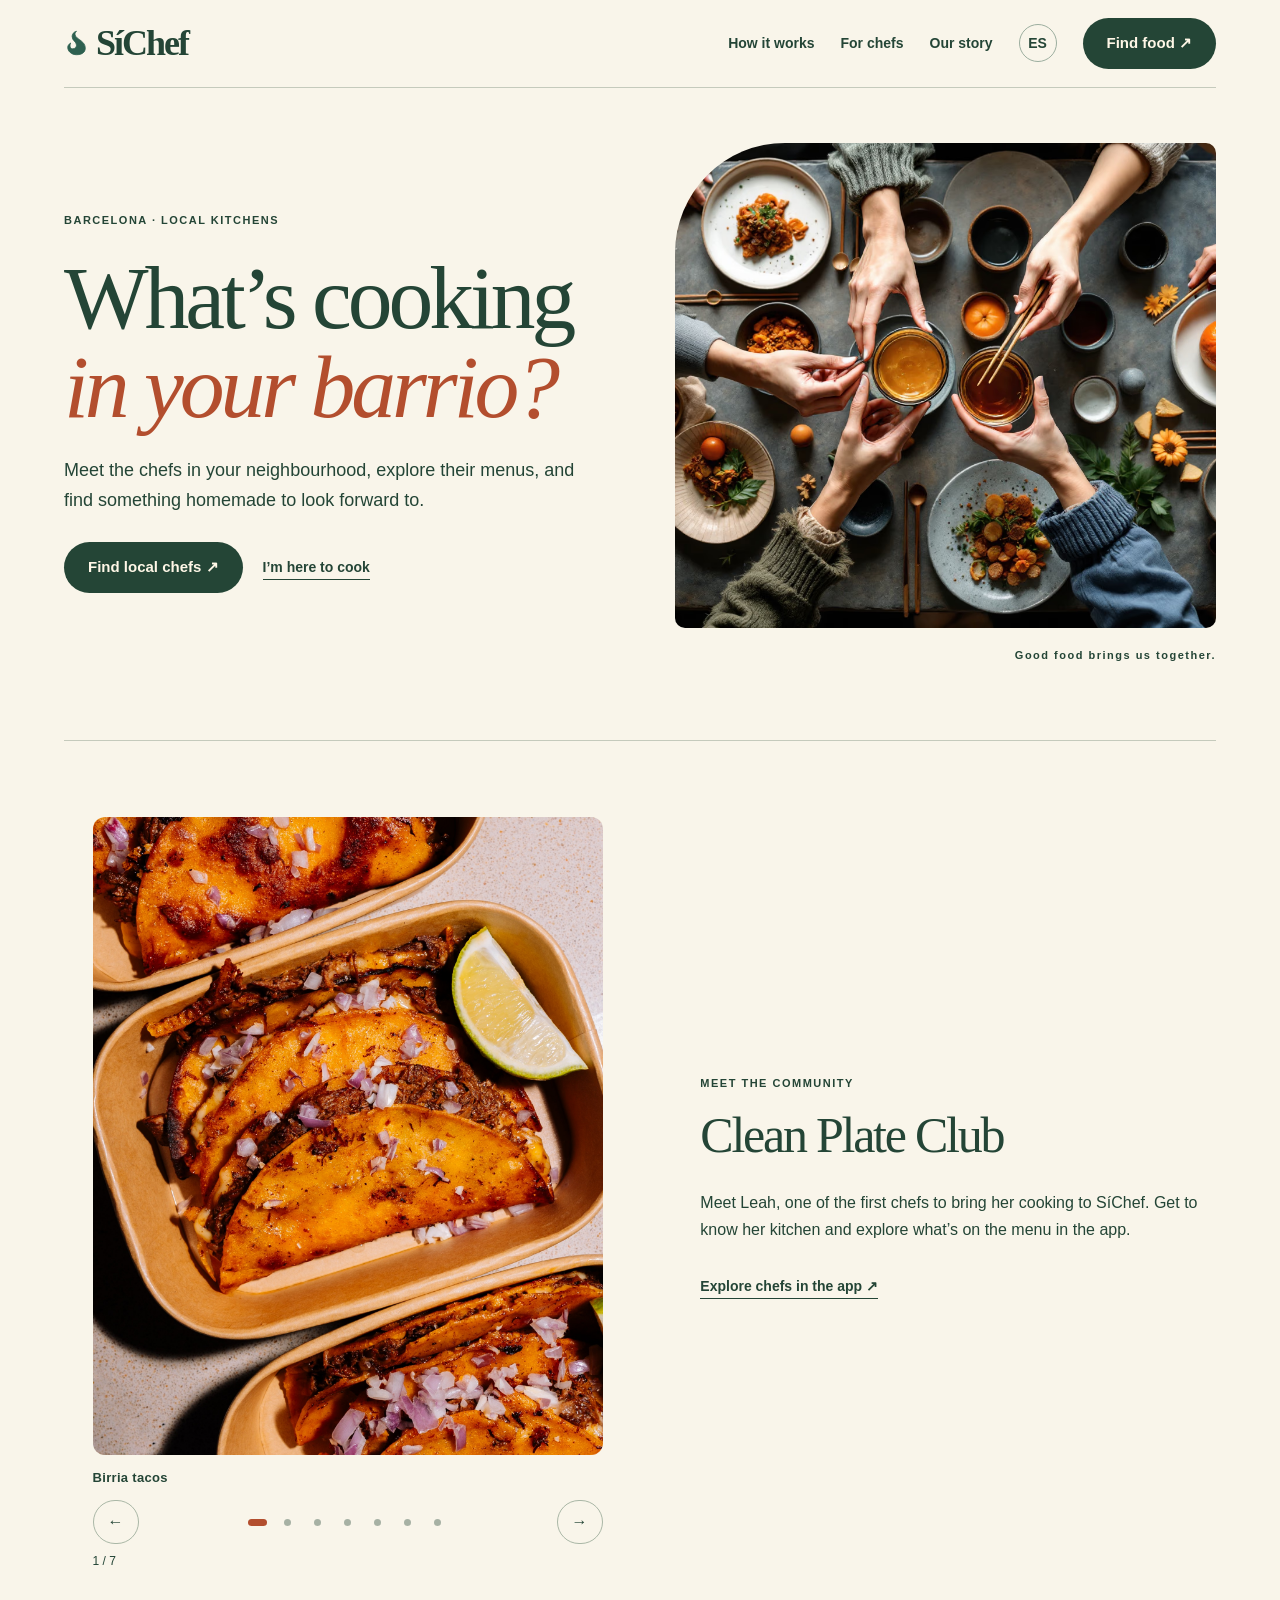
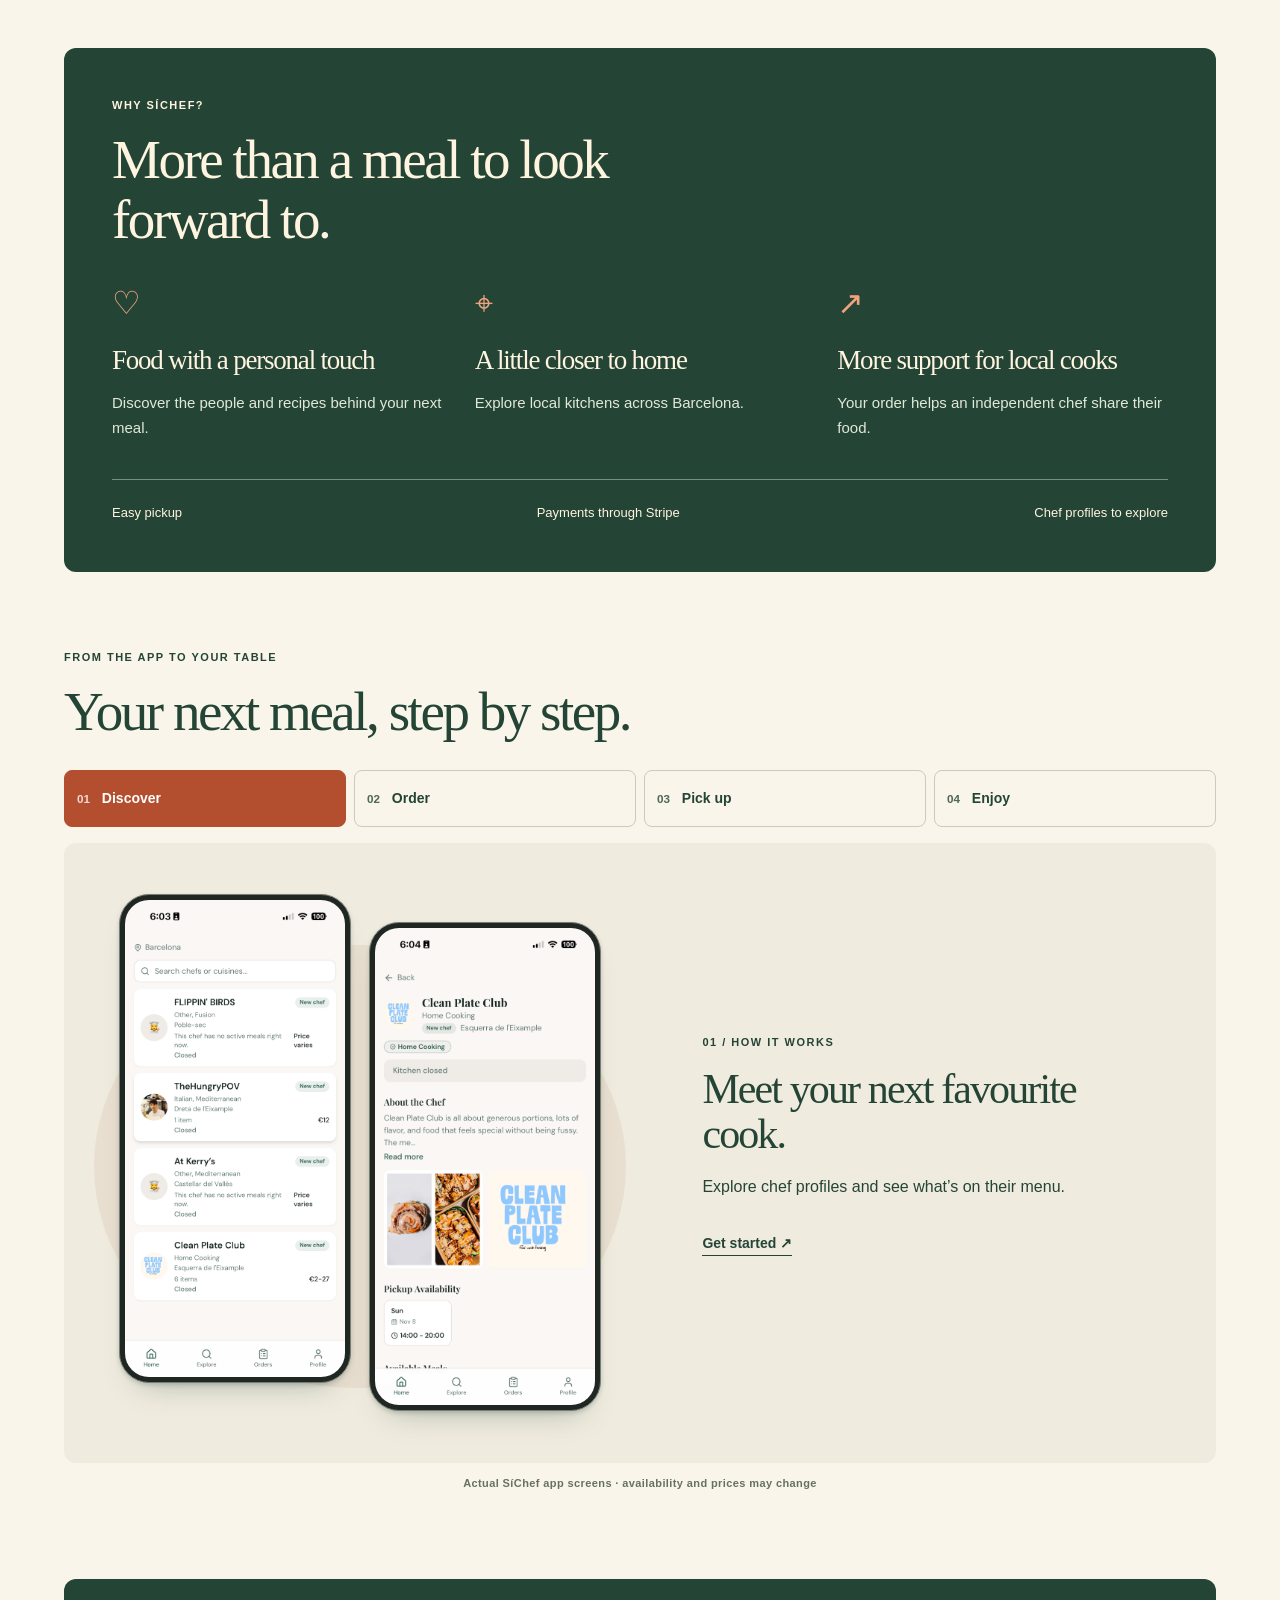
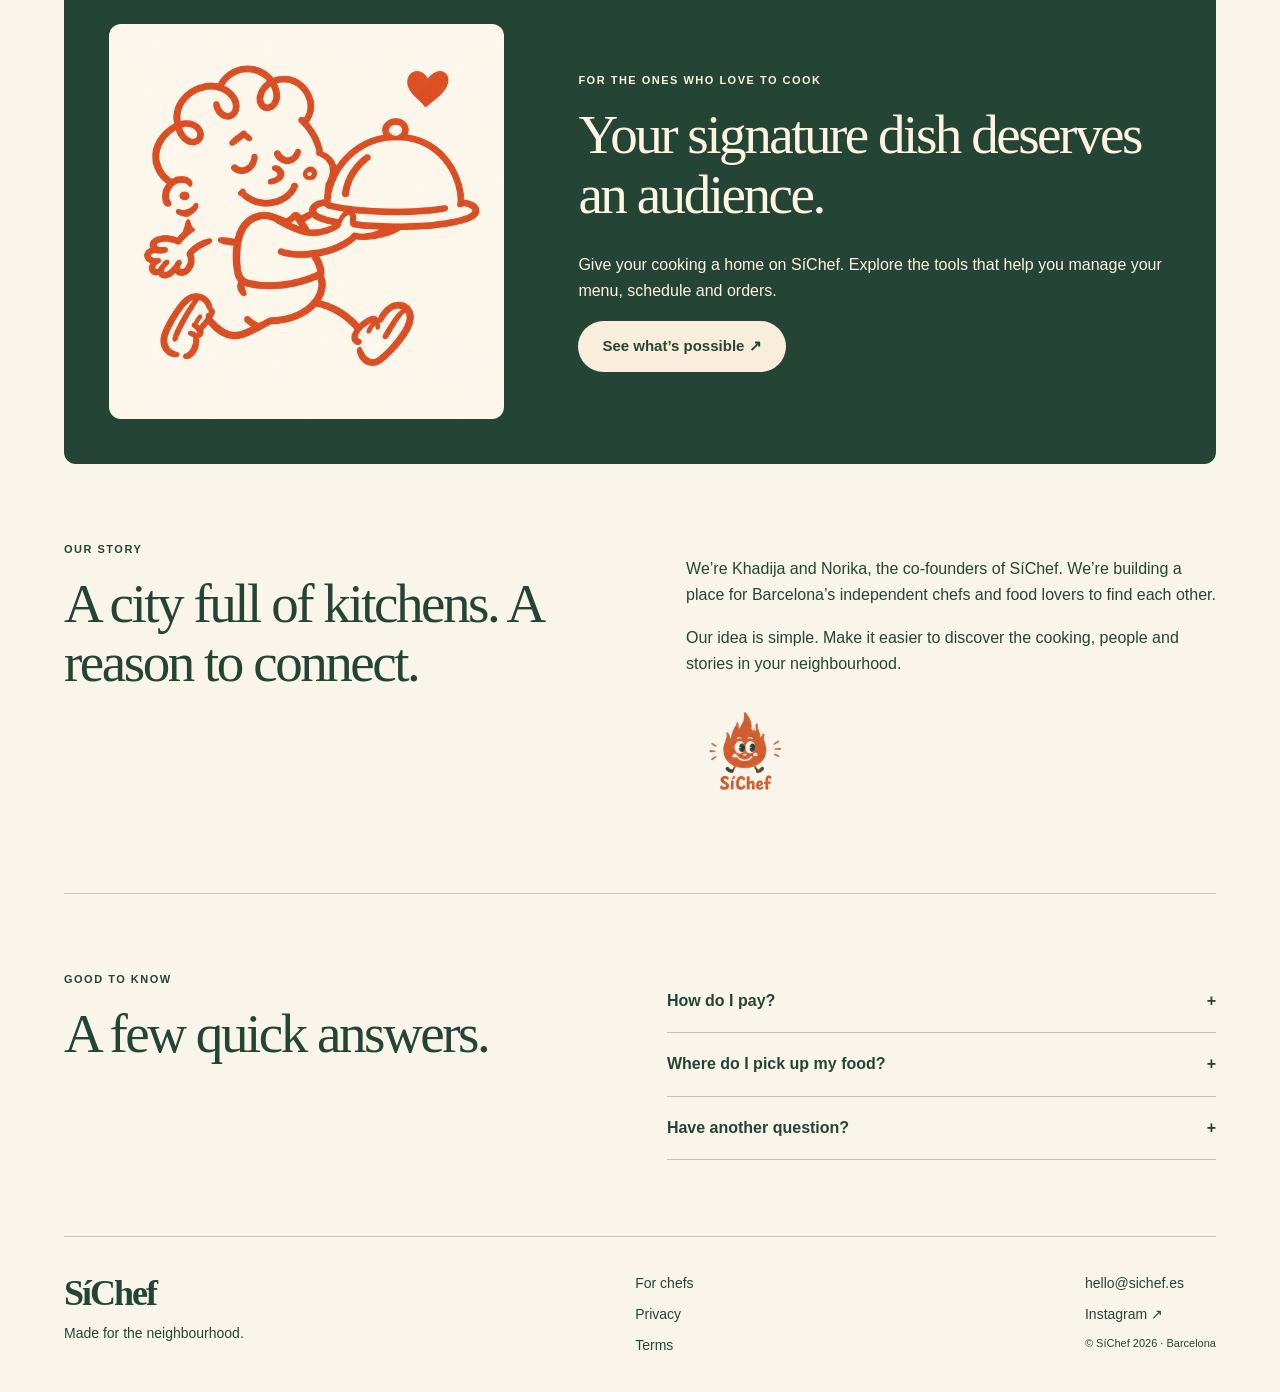
==== index.html @ e096e5c9 "Put meal selection before pickup selection in customer order flow" ====
<!doctype html><html lang="en"><head><meta charset="utf-8"><meta name="viewport" content="width=device-width,initial-scale=1"><meta name="theme-color" content="#f9f5ea"><title>SíChef · Local kitchens in Barcelona</title><meta name="description" content="Meet local chefs and discover homemade food in Barcelona with SíChef."><link rel="icon" href="/flame.svg"><link rel="stylesheet" href="/style.css"><script src="/app.js" defer></script></head><body><a data-es="Ir al contenido" class="skip" href="#main">Skip to content</a><header><a class="brand" href="/"><img src="/flame.svg" alt="">SíChef</a><button class="menu-toggle" aria-expanded="false" aria-controls="nav">☰ <span data-es="Menú">Menu</span></button><nav id="nav"><a data-es="Cómo funciona" href="/#how" class="">How it works</a><a data-es="Para chefs" href="/for-chefs/" class="">For chefs</a><a data-es="Nuestra historia" href="/#about" class="">Our story</a><button id="lang" aria-label="Change language">ES</button><a data-es="Encontrar comida ↗" href="https://s-chef-customer-flow.vercel.app/" class="pill">Find food ↗</a></nav></header><main id="main"><section class="hero"><div><div data-es="BARCELONA · COCINA LOCAL" class="kicker">BARCELONA · LOCAL KITCHENS</div><h1><span data-es="¿Qué se cocina" >What’s cooking</span><em data-es="en tu barrio?" >in your barrio?</em></h1><p data-es="Conoce a los chefs de tu barrio, explora sus menús y descubre tu próxima comida casera." >Meet the chefs in your neighbourhood, explore their menus, and find something homemade to look forward to.</p><a data-es="Descubrir chefs ↗" href="https://s-chef-customer-flow.vercel.app/" class="pill">Find local chefs ↗</a><a data-es="Quiero cocinar" href="/for-chefs/" class="text-link">I’m here to cook</a></div><figure><img src="/dining.avif" alt="Dishes shared around a table"><figcaption><span data-es="La buena comida nos une." >Good food brings us together.</span></figcaption></figure></section><section class="spotlight"><div class="cpc-carousel" role="region" aria-roledescription="carousel" aria-label="Clean Plate Club"><div class="cpc-slides"><figure class="cpc-slide" role="group" aria-roledescription="slide" aria-label="1 / 7" ><img src="/assets/clean-plate-club/birria-1.jpg" loading="lazy" alt="Clean Plate Club — Birria tacos" width="1638" height="2048"><figcaption data-es="Tacos de birria">Birria tacos</figcaption></figure><figure class="cpc-slide" role="group" aria-roledescription="slide" aria-label="2 / 7" hidden><img src="/assets/clean-plate-club/noodles.jpg" loading="lazy" alt="Clean Plate Club — Noodles" width="1638" height="2048"><figcaption data-es="Fideos">Noodles</figcaption></figure><figure class="cpc-slide" role="group" aria-roledescription="slide" aria-label="3 / 7" hidden><img src="/assets/clean-plate-club/ragu-1.jpg" loading="lazy" alt="Clean Plate Club — Ragù pasta" width="1638" height="2048"><figcaption data-es="Pasta al ragú">Ragù pasta</figcaption></figure><figure class="cpc-slide" role="group" aria-roledescription="slide" aria-label="4 / 7" hidden><img src="/assets/clean-plate-club/brownie-1.jpg" loading="lazy" alt="Clean Plate Club — Brownies" width="1638" height="2048"><figcaption data-es="Brownies">Brownies</figcaption></figure><figure class="cpc-slide" role="group" aria-roledescription="slide" aria-label="5 / 7" hidden><img src="/assets/clean-plate-club/cake.jpg" loading="lazy" alt="Clean Plate Club — Berry cake" width="1638" height="2048"><figcaption data-es="Tarta de frutos rojos">Berry cake</figcaption></figure><figure class="cpc-slide" role="group" aria-roledescription="slide" aria-label="6 / 7" hidden><img src="/assets/clean-plate-club/cookie-1.jpg" loading="lazy" alt="Clean Plate Club — Chocolate cookies" width="1638" height="2048"><figcaption data-es="Galletas de chocolate">Chocolate cookies</figcaption></figure><figure class="cpc-slide" role="group" aria-roledescription="slide" aria-label="7 / 7" hidden><img src="/assets/clean-plate-club/lemoncake.jpg" loading="lazy" alt="Clean Plate Club — Lemon cake" width="1638" height="2048"><figcaption data-es="Bizcocho de limón">Lemon cake</figcaption></figure></div><div class="cpc-controls"><button type="button" class="cpc-prev" aria-label="Previous photo / Foto anterior">←</button><div class="cpc-dots"><button type="button" class="cpc-dot" data-slide="0" aria-label="Photo / Foto 1" aria-current="true"><span></span></button><button type="button" class="cpc-dot" data-slide="1" aria-label="Photo / Foto 2" aria-current="false"><span></span></button><button type="button" class="cpc-dot" data-slide="2" aria-label="Photo / Foto 3" aria-current="false"><span></span></button><button type="button" class="cpc-dot" data-slide="3" aria-label="Photo / Foto 4" aria-current="false"><span></span></button><button type="button" class="cpc-dot" data-slide="4" aria-label="Photo / Foto 5" aria-current="false"><span></span></button><button type="button" class="cpc-dot" data-slide="5" aria-label="Photo / Foto 6" aria-current="false"><span></span></button><button type="button" class="cpc-dot" data-slide="6" aria-label="Photo / Foto 7" aria-current="false"><span></span></button></div><button type="button" class="cpc-next" aria-label="Next photo / Foto siguiente">→</button></div><div class="cpc-bottom"><span class="cpc-counter" aria-live="off">1 / 7</span></div></div><div><div data-es="CONOCE LA COMUNIDAD" class="kicker">MEET THE COMMUNITY</div><h2>Clean Plate Club</h2><p data-es="Conoce a Leah, una de las primeras chefs en compartir su cocina en SíChef. Descubre su propuesta y consulta los menús en la app." >Meet Leah, one of the first chefs to bring her cooking to SíChef. Get to know her kitchen and explore what’s on the menu in the app.</p><a data-es="Explorar chefs en la app ↗" href="https://s-chef-customer-flow.vercel.app/" class="text-link">Explore chefs in the app ↗</a></div></section><section class="benefits"><div data-es="¿POR QUÉ SÍCHEF?" class="kicker">WHY SÍCHEF?</div><h2 data-es="Mucho que disfrutar en cada comida." >More than a meal to look forward to.</h2><div class="benefit-grid"><article><span class="icon" aria-hidden="true">♡</span><h3 data-es="Comida con un toque personal" >Food with a personal touch</h3><p data-es="Descubre las personas y las recetas detrás de tu próxima comida." >Discover the people and recipes behind your next meal.</p></article><article><span class="icon" aria-hidden="true">⌖</span><h3 data-es="Más cerca de casa" >A little closer to home</h3><p data-es="Explora las cocinas locales de Barcelona." >Explore local kitchens across Barcelona.</p></article><article><span class="icon" aria-hidden="true">↗</span><h3 data-es="Más apoyo a los chefs locales" >More support for local cooks</h3><p data-es="Tu pedido ayuda a un chef independiente a compartir su cocina." >Your order helps an independent chef share their food.</p></article></div><div class="benefit-strip"><span data-es="Recogida sencilla" >Easy pickup</span><span data-es="Pagos a través de Stripe" >Payments through Stripe</span><span data-es="Perfiles de chefs para explorar" >Chef profiles to explore</span></div></section><section id="how"><div data-es="DE LA APP A TU MESA" class="kicker">FROM THE APP TO YOUR TABLE</div><h2 data-es="Tu próxima comida, paso a paso." >Your next meal, step by step.</h2><div class="showcase"><div class="tabs" role="tablist" aria-label="Product walkthrough"><button data-es="01 Descubre" role="tab" id="tab-0" aria-selected="true" aria-controls="panel-0" tabindex="0"><small>01</small> Discover</button><button data-es="02 Pide" role="tab" id="tab-1" aria-selected="false" aria-controls="panel-1" tabindex="-1"><small>02</small> Order</button><button data-es="03 Recoge" role="tab" id="tab-2" aria-selected="false" aria-controls="panel-2" tabindex="-1"><small>03</small> Pick up</button><button data-es="04 Disfruta" role="tab" id="tab-3" aria-selected="false" aria-controls="panel-3" tabindex="-1"><small>04</small> Enjoy</button></div><div class="demo-panel" role="tabpanel" id="panel-0" aria-labelledby="tab-0" ><div class="screen app-mockup phone-pair"><div class="phone-frame"><img loading="lazy" src="/assets/app/discovery.png" alt="SíChef app showing local chefs in Barcelona"></div><div class="phone-frame"><img loading="lazy" src="/assets/app/chef-profile.png" alt="Clean Plate Club profile and pickup availability"></div></div><div><div data-es="01 / CÓMO FUNCIONA" class="kicker">01 / HOW IT WORKS</div><h3 data-es="Conoce a tu próximo chef favorito." >Meet your next favourite cook.</h3><p data-es="Explora los perfiles de los chefs y descubre sus menús." >Explore chef profiles and see what’s on their menu.</p><a data-es="Empezar ↗" href="https://s-chef-customer-flow.vercel.app/" class="text-link">Get started ↗</a></div></div><div class="demo-panel" role="tabpanel" id="panel-1" aria-labelledby="tab-1" hidden><div class="screen app-mockup phone-pair"><div class="phone-frame"><img loading="lazy" src="/assets/app/customer-meal.jpg" alt="Customer viewing a meal before adding it to the cart"></div><div class="phone-frame"><img loading="lazy" src="/assets/app/customer-pickup.jpg" alt="Customer choosing a pickup date and time while ordering"></div></div><div><div data-es="02 / CÓMO FUNCIONA" class="kicker">02 / HOW IT WORKS</div><h3 data-es="Algo rico te espera." >Something good is on the menu.</h3><p data-es="Elige un plato, selecciona un horario disponible y paga en la app." >Choose a dish, select an available pickup time and pay in the app.</p><a data-es="Empezar ↗" href="https://s-chef-customer-flow.vercel.app/" class="text-link">Get started ↗</a></div></div><div class="demo-panel" role="tabpanel" id="panel-2" aria-labelledby="tab-2" hidden><div class="screen app-mockup phone-pair"><div class="phone-frame"><img loading="lazy" src="/assets/app/active-orders.png" alt="Customer active orders with pickup details and order status"></div><div class="phone-frame"><img loading="lazy" src="/assets/app/order-flow.png" alt="Customer order status timeline and pickup progress"></div></div><div><div data-es="03 / CÓMO FUNCIONA" class="kicker">03 / HOW IT WORKS</div><h3 data-es="Tu barrio, tu punto de recogida." >Your neighbourhood, your pickup.</h3><p data-es="Consulta los detalles del pedido y recoge la comida directamente del chef." >Follow the details in your order and collect directly from your chef.</p><a data-es="Empezar ↗" href="https://s-chef-customer-flow.vercel.app/" class="text-link">Get started ↗</a></div></div><div class="demo-panel" role="tabpanel" id="panel-3" aria-labelledby="tab-3" hidden><div class="screen"><img loading="lazy" src="/assets/clean-plate-club/birria-1.jpg" alt="Freshly prepared birria tacos from Clean Plate Club"></div><div><div data-es="04 / CÓMO FUNCIONA" class="kicker">04 / HOW IT WORKS</div><h3 data-es="Haz sitio en la mesa." >Make room at the table.</h3><p data-es="Lleva tu comida a casa y disfruta de platos preparados con cariño." >Bring your meal home, settle in and enjoy food made with care.</p><a data-es="Empezar ↗" href="https://s-chef-customer-flow.vercel.app/" class="text-link">Get started ↗</a></div></div><p data-es="Capturas reales de la app SíChef · disponibilidad y precios sujetos a cambios" class="caption">Actual SíChef app screens · availability and prices may change</p></div></section><section class="chef-invite"><img loading="lazy" src="/assets/chef-art.png" alt="SíChef illustrated chef carrying a dish"><div><div data-es="PARA QUIENES AMAN COCINAR" class="kicker">FOR THE ONES WHO LOVE TO COOK</div><h2 data-es="Tu plato estrella merece su público." >Your signature dish deserves an audience.</h2><p data-es="Dale un lugar a tu cocina en SíChef. Descubre las herramientas para gestionar tu menú, tus horarios y tus pedidos." >Give your cooking a home on SíChef. Explore the tools that help you manage your menu, schedule and orders.</p><a data-es="Descubrir las herramientas ↗" href="/for-chefs/" class="pill light">See what’s possible ↗</a></div></section><section id="about" class="about"><div><div data-es="NUESTRA HISTORIA" class="kicker">OUR STORY</div><h2 data-es="Una ciudad llena de cocinas. Un motivo para conectar." >A city full of kitchens. A reason to connect.</h2></div><div><p data-es="Somos Khadija y Norika, cofundadoras de SíChef. Estamos creando un espacio para conectar a los chefs independientes de Barcelona con quienes disfrutan de la buena comida." >We’re Khadija and Norika, the co-founders of SíChef. We’re building a place for Barcelona’s independent chefs and food lovers to find each other.</p><p data-es="Nuestra idea es sencilla. Facilitar el descubrimiento de las cocinas, las personas y las historias de tu barrio." >Our idea is simple. Make it easier to discover the cooking, people and stories in your neighbourhood.</p><img class="mascot" loading="lazy" src="/assets/mascot.png" alt="SíChef smiling flame mascot"></div></section><section class="faq"><div><div data-es="PARA SABER MÁS" class="kicker">GOOD TO KNOW</div><h2 data-es="Algunas respuestas rápidas." >A few quick answers.</h2></div><div><details><summary data-es="¿Cómo pago?" >How do I pay?</summary><p data-es="Los pagos se procesan a través de Stripe en la app de pedidos." >Payments are handled through Stripe in the ordering app.</p></details><details><summary data-es="¿Dónde recojo mi comida?" >Where do I pick up my food?</summary><p data-es="Consulta el lugar y los horarios de recogida en la app antes de hacer tu pedido." >Check the pickup location and available times in the ordering app before placing your order.</p></details><details><summary data-es="¿Tienes otra pregunta?" >Have another question?</summary><p data-es="Escríbenos a hello@sichef.es. Estaremos encantadas de ayudarte." >Say hello at hello@sichef.es. We’re happy to help.</p></details></div></section></main><footer><div><a class="brand" href="/">SíChef</a><p data-es="Hecho para el barrio." >Made for the neighbourhood.</p></div><div><a data-es="Para chefs" href="/for-chefs/" class="">For chefs</a><a data-es="Privacidad" href="/privacy/" class="">Privacy</a><a data-es="Condiciones" href="/terms/" class="">Terms</a></div><div><a href="mailto:hello@sichef.es">hello@sichef.es</a><a href="https://www.instagram.com/sichef.bcn/">Instagram ↗</a><small>© SíChef 2026 · Barcelona</small></div></footer></body></html>
---- style.css ----
*{box-sizing:border-box}html{scroll-behavior:smooth;scroll-padding-top:110px}body{margin:0;background:#f9f5ea;color:#244536;font:16px/1.65 Arial,sans-serif}a{color:inherit;text-decoration:none}button{font:inherit;color:inherit;cursor:pointer}a:hover{text-decoration:underline;text-underline-offset:5px}header,main,footer{width:min(1280px,90%);margin:auto}header{display:flex;align-items:center;justify-content:space-between;padding:18px 0;border-bottom:1px solid #c5cabc;gap:18px}.brand{font:bold 36px Georgia;letter-spacing:-2px;display:flex;gap:7px;align-items:center}.brand img{width:25px;height:34px}nav{display:flex;gap:26px;align-items:center;font-size:14px;font-weight:600}nav .active{color:#b34e2e}#lang{background:transparent;border:1px solid #9cae9f;border-radius:50%;height:38px;width:38px}.pill{display:inline-flex;justify-content:center;align-items:center;background:#244536;color:#fff7e7;padding:13px 24px;border-radius:40px;font-size:15px;font-weight:600;transition:transform .2s,background .2s}.pill:hover{background:#396047;transform:translateY(-2px);text-decoration:none}.text-link{display:inline-block;border-bottom:1px solid currentColor;font-weight:600;font-size:14px;margin:16px 0;transition:color .18s ease,border-color .18s ease}.text-link:hover{color:#a84d2b;text-decoration:none}.text-link:focus-visible{text-decoration:none;outline:2px solid #a84d2b;outline-offset:5px;border-radius:2px}.hero .text-link{margin-left:20px}section{padding:76px 0}h1,h2,h3{font-family:Georgia,serif;font-weight:400;line-height:1.08;letter-spacing:-.045em}h1{font-size:clamp(62px,7vw,102px);line-height:1;margin:24px 0}h1 em{display:block;color:#b34e2e}h2{font-size:clamp(36px,4.3vw,58px);margin:16px 0 28px;max-width:850px}h3{font-size:30px;margin:16px 0}p{max-width:600px}.kicker,figcaption,.caption,.photo-label{font-size:11px;letter-spacing:1.5px;font-weight:600}.kicker{text-transform:uppercase}.hero{display:grid;grid-template-columns:1fr 1fr;gap:6%;align-items:center;padding:55px 0 76px}.hero p{font-size:18px;margin-bottom:25px}.hero figure{margin:0}.hero figure img{width:100%;height:485px;object-fit:cover;border-radius:110px 10px 10px 10px}figcaption{text-align:right;margin-top:10px}.spotlight{display:grid;grid-template-columns:1.1fr 1fr;gap:6%;align-items:center;border-top:1px solid #c5cabc}.spotlight-image{position:relative}.spotlight-image img{width:100%;height:330px;object-fit:cover;border-radius:8px}.photo-label{position:absolute;bottom:20px;left:14px;background:#f9f5ea;padding:4px 10px;letter-spacing:.3px;border-radius:4px}.spotlight h2{font-size:50px}.benefits{background:#244536;color:#fff4df;padding:48px;border-radius:12px}.benefits h2{max-width:650px}.benefit-grid{display:grid;grid-template-columns:repeat(3,1fr);gap:32px}.benefit-grid h3{font-size:27px}.benefit-grid p{font-size:15px;color:#e2e8d8}.icon{font-size:32px;color:#f1a37f}.benefit-strip{border-top:1px solid #78907d;display:flex;justify-content:space-between;gap:20px;padding-top:22px;margin-top:24px;font-size:13px}.tabs{display:grid;grid-template-columns:repeat(4,1fr);gap:8px}.tabs button{padding:16px 12px;border:1px solid #c9cbbc;background:transparent;border-radius:8px;text-align:left;font-size:14px;font-weight:600;transition:background .2s}.tabs button[aria-selected=true]{background:#b34e2e;color:white;border-color:#b34e2e}.tabs small{opacity:.8;margin-right:8px}.demo-panel{display:grid;grid-template-columns:1.1fr 1fr;gap:7%;align-items:center;background:#f0ebdf;padding:30px;margin-top:16px;border-radius:12px;animation:appear .25s ease}.demo-panel[hidden]{display:none}.demo-panel h3{font-size:42px;max-width:420px}.screen{height:430px;display:flex;justify-content:center;align-items:center}.screen img{width:100%;height:100%;object-fit:contain;border-radius:8px}.caption{color:#667261;font-size:11px;letter-spacing:.4px;text-align:center;max-width:none}.chef-invite{display:grid;grid-template-columns:.8fr 1.2fr;align-items:center;gap:7%;padding:45px;background:#244536;color:#fff4df;border-radius:12px}.chef-invite img{width:100%;border-radius:12px}.light{background:#f9eedc;color:#244536}.light:hover{background:#eadbc4}.about{display:grid;grid-template-columns:1fr 1fr;gap:8%;border-bottom:1px solid #c5cabc}.mascot{width:120px;height:115px;object-fit:contain;border-radius:20px}.faq{display:grid;grid-template-columns:1fr 1.1fr;gap:9%}details{border-bottom:1px solid #bcc5b7;padding:18px 0}summary{cursor:pointer;font-weight:600;list-style:none;padding-right:24px;position:relative}summary::after{content:'+';position:absolute;right:0}details[open] summary::after{content:'−'}details p{font-size:15px;margin-bottom:8px}footer{border-top:1px solid #c5cabc;padding:35px 0;display:flex;justify-content:space-between;gap:25px}footer>div{display:flex;flex-direction:column;gap:8px;font-size:14px}footer p{margin:0}footer small{font-size:11px}.hero-art{width:100%;max-height:480px;object-fit:contain;border-radius:18px}.onboarding{border-top:1px solid #c5cabc}.onboarding ol{display:grid;grid-template-columns:repeat(3,1fr);gap:40px;padding-left:24px}.onboarding li{padding-left:8px}.onboarding h3{font-size:27px}.final-cta{text-align:center;padding:40px 0 70px}.final-cta h2{margin:0 auto 30px}.menu-toggle{display:none}.skip{position:absolute;top:-100px;left:20px;background:white;padding:12px;z-index:10}.skip:focus{top:0}:focus-visible{outline:3px solid #dc783f;outline-offset:4px}@keyframes appear{from{opacity:0;transform:translateY(5px)}to{opacity:1;transform:none}}@media(max-width:800px){header{flex-wrap:wrap}.menu-toggle{display:block;background:transparent;border:1px solid #aab7a6;border-radius:8px;padding:7px 12px}nav{display:none;width:100%;flex-wrap:wrap;padding:15px 0}nav.open{display:flex}.hero,.spotlight,.chef-invite,.about,.faq{grid-template-columns:1fr;gap:28px}section{padding:46px 0}.hero{padding:35px 0 45px}h1{font-size:clamp(57px,11vw,80px)}.hero figure img{height:330px;border-top-left-radius:70px}.benefits{padding:28px}.benefit-grid{grid-template-columns:1fr;gap:12px}.benefit-grid article{border-top:1px solid #78907d;padding-top:18px}.benefit-grid .icon{float:left;margin-right:16px}.benefit-grid p{margin-bottom:10px}.benefit-strip{flex-wrap:wrap;justify-content:flex-start}.demo-panel{grid-template-columns:1fr;gap:18px;padding:20px}.screen{height:330px}.demo-panel h3{font-size:34px}.tabs{grid-template-columns:repeat(2,1fr)}.tabs button{min-height:62px}.chef-invite{padding:25px}.chef-invite img{max-width:240px;justify-self:center}.hero-art{max-height:330px}.onboarding ol{grid-template-columns:1fr;gap:8px}footer{flex-wrap:wrap}.spotlight h2{font-size:42px}.about{gap:8px}}@media(prefers-reduced-motion:reduce){html{scroll-behavior:auto}*,*::before,*::after{animation:none!important;transition:none!important}}

.cpc-carousel{min-width:0;max-width:510px;width:100%;margin:auto}
.cpc-slide{margin:0}
.cpc-slide[hidden]{display:none}
.cpc-slide img{display:block;width:100%;height:auto;aspect-ratio:4/5;object-fit:contain;background:#ede8df;border-radius:12px}
.cpc-slide figcaption{text-align:left;margin:12px 0 0;font-size:13px;letter-spacing:.3px}
.cpc-controls{display:flex;align-items:center;justify-content:space-between;gap:8px;margin-top:12px}
.cpc-controls>button{background:transparent;border:1px solid #aab7a6;border-radius:30px;min-height:44px;padding:6px 14px}
.cpc-controls>button:hover{background:#e9e5d8}
.cpc-dots{display:flex;justify-content:center}
.cpc-dot{width:30px;height:44px;border:0;background:transparent;padding:0;display:grid;place-items:center}
.cpc-dot span{width:7px;height:7px;border-radius:50%;background:#a7b1a4}
.cpc-dot[aria-current=true] span{background:#b34e2e;width:19px;border-radius:8px}
.cpc-bottom{display:flex;align-items:center;justify-content:space-between;margin-top:8px;font-size:12px}
@media(max-width:400px){.cpc-dot{width:25px}.cpc-controls>button{padding:6px 12px}}

/* Original app screenshots in lightweight device frames. */
.screen.app-mockup{height:auto;min-height:560px;gap:18px;padding:24px 12px;isolation:isolate;position:relative}
.app-mockup::before{content:"";position:absolute;inset:13% 0 8%;border-radius:50%;background:#e9dfd0;z-index:-1}
.phone-frame{width:248px;max-width:78%;flex:0 1 248px;padding:6px;background:#202622;border:1px solid #777e76;border-radius:34px;box-shadow:0 18px 32px -20px #24453666,0 2px 4px #24453633;overflow:hidden;line-height:0}
.screen .phone-frame img{display:block;width:100%;height:auto;object-fit:contain;border-radius:28px}
.phone-pair .phone-frame{width:46%;max-width:232px;flex:0 1 232px;border-radius:30px;padding:5px}
.phone-pair .phone-frame img{border-radius:24px}
.phone-pair .phone-frame:first-child{transform:translateY(-14px)}
.phone-pair .phone-frame:last-child{transform:translateY(14px)}
@media(max-width:800px){.screen.app-mockup{min-height:470px;padding:24px 0}.phone-frame{width:224px;flex-basis:224px}.phone-pair{gap:12px}.phone-pair .phone-frame{max-width:210px}}
@media(max-width:430px){.screen.app-mockup{min-height:390px}.phone-pair{gap:8px}.phone-pair .phone-frame{border-radius:23px;padding:4px}.phone-pair .phone-frame img{border-radius:18px}}

/* Illustrative chef-to-customer conversation and clearly labeled sample performance */
.chef-connect-demo{flex-wrap:wrap;align-items:center;justify-content:center}
.message-demo{position:relative}
.message-demo .demo-chat{position:absolute;top:43%;left:9%;right:9%;display:flex;flex-direction:column;gap:9px;line-height:1.35;font-family:system-ui,sans-serif;font-size:10px}
.demo-chat>div{max-width:85%;padding:9px 10px;border-radius:12px;box-shadow:0 1px 3px #00000018}
.chat-in{align-self:flex-start;background:#eeece8;color:#1b3029}
.chat-out{align-self:flex-end;background:#2c604d;color:#fff}
.demo-revenue{width:190px;max-width:90%;background:#fffdf8;color:#18372c;padding:22px 16px;border:1px solid #ddd7cc;border-radius:19px;box-shadow:0 15px 28px #24453618;display:flex;flex-direction:column;gap:8px;text-align:center}
.demo-revenue span{font-size:9px;letter-spacing:1.3px;font-weight:800;color:#6b8175}
.demo-revenue strong{font-size:37px;letter-spacing:-1px;font-family:Georgia,serif}
.demo-revenue small{font-size:11px;color:#617669;line-height:1.4}
@media(max-width:540px){.chef-connect-demo .demo-revenue{width:85%;padding:12px}.demo-revenue strong{font-size:28px}}
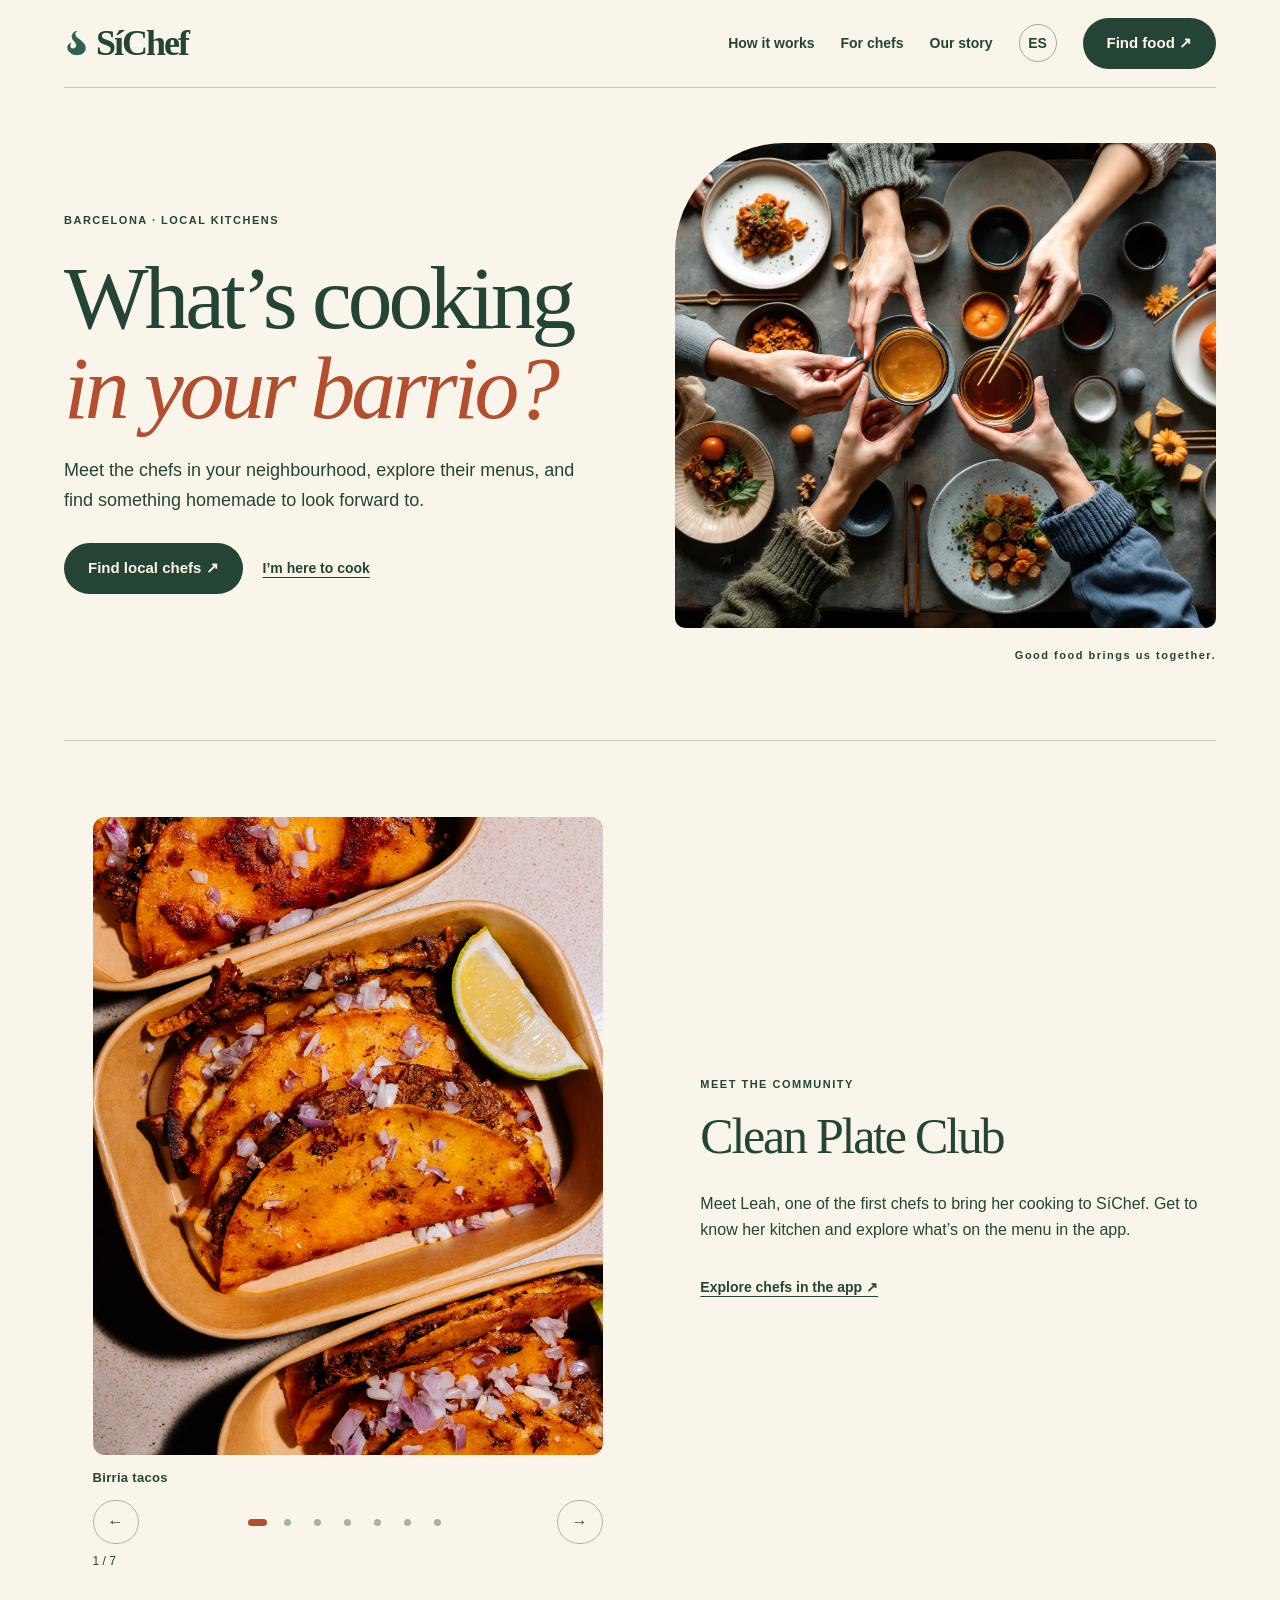
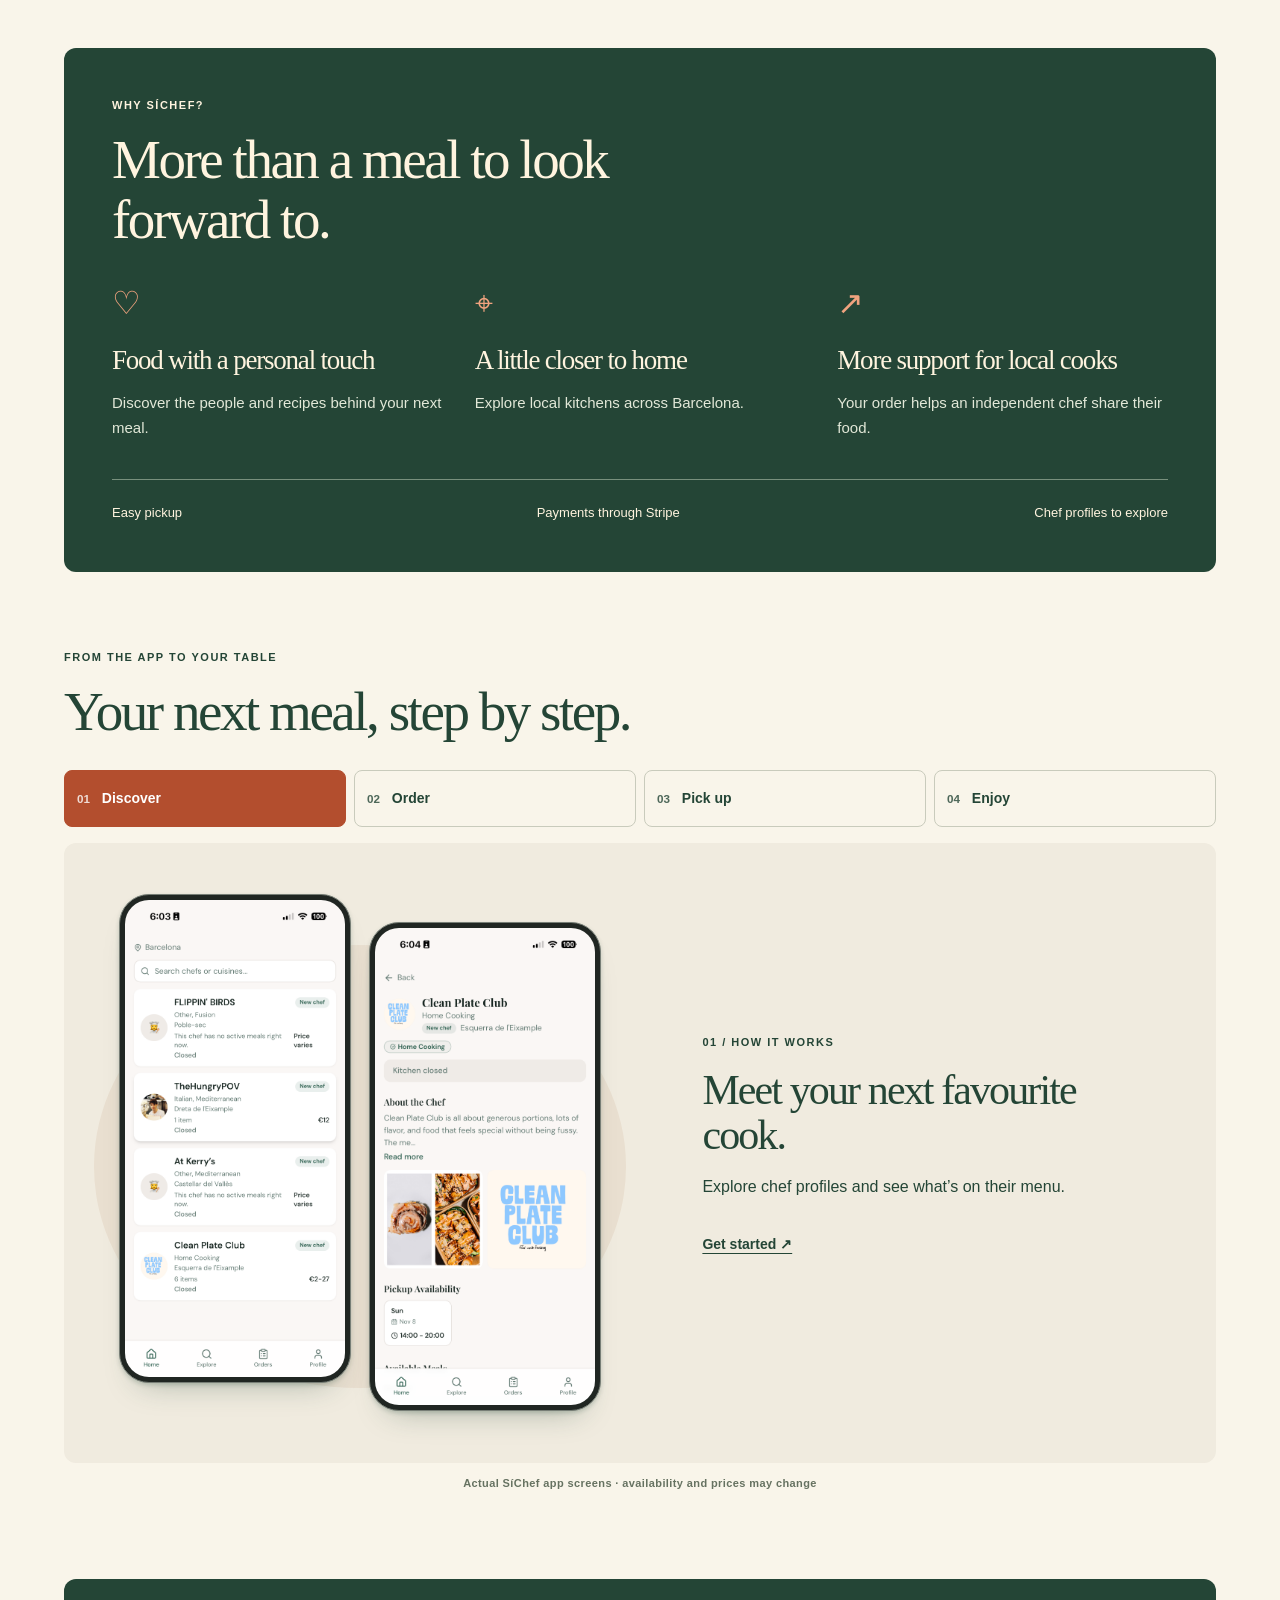
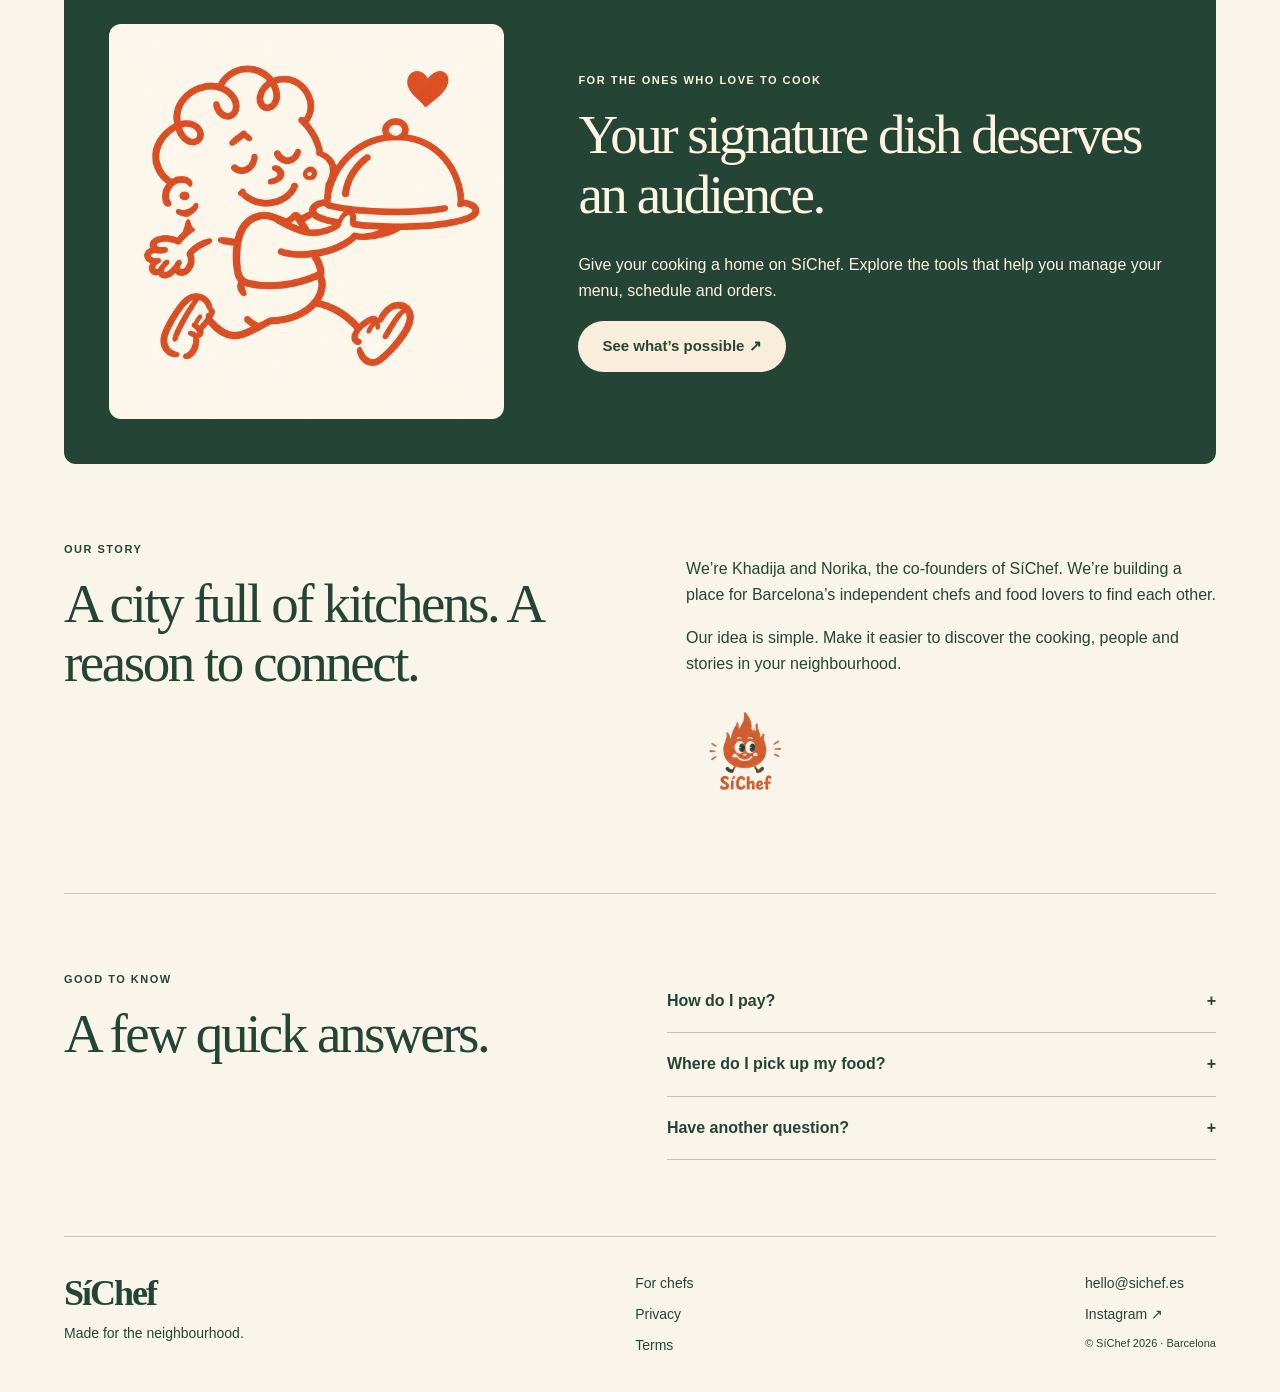
==== commit 9a333b43: "Bust stylesheet cache for corrected single-underline link styling" ====
--- a/index.html
+++ b/index.html
@@ -1 +1 @@
-<!doctype html><html lang="en"><head><meta charset="utf-8"><meta name="viewport" content="width=device-width,initial-scale=1"><meta name="theme-color" content="#f9f5ea"><title>SíChef · Local kitchens in Barcelona</title><meta name="description" content="Meet local chefs and discover homemade food in Barcelona with SíChef."><link rel="icon" href="/flame.svg"><link rel="stylesheet" href="/style.css"><script src="/app.js" defer></script></head><body><a data-es="Ir al contenido" class="skip" href="#main">Skip to content</a><header><a class="brand" href="/"><img src="/flame.svg" alt="">SíChef</a><button class="menu-toggle" aria-expanded="false" aria-controls="nav">☰ <span data-es="Menú">Menu</span></button><nav id="nav"><a data-es="Cómo funciona" href="/#how" class="">How it works</a><a data-es="Para chefs" href="/for-chefs/" class="">For chefs</a><a data-es="Nuestra historia" href="/#about" class="">Our story</a><button id="lang" aria-label="Change language">ES</button><a data-es="Encontrar comida ↗" href="https://s-chef-customer-flow.vercel.app/" class="pill">Find food ↗</a></nav></header><main id="main"><section class="hero"><div><div data-es="BARCELONA · COCINA LOCAL" class="kicker">BARCELONA · LOCAL KITCHENS</div><h1><span data-es="¿Qué se cocina" >What’s cooking</span><em data-es="en tu barrio?" >in your barrio?</em></h1><p data-es="Conoce a los chefs de tu barrio, explora sus menús y descubre tu próxima comida casera." >Meet the chefs in your neighbourhood, explore their menus, and find something homemade to look forward to.</p><a data-es="Descubrir chefs ↗" href="https://s-chef-customer-flow.vercel.app/" class="pill">Find local chefs ↗</a><a data-es="Quiero cocinar" href="/for-chefs/" class="text-link">I’m here to cook</a></div><figure><img src="/dining.avif" alt="Dishes shared around a table"><figcaption><span data-es="La buena comida nos une." >Good food brings us together.</span></figcaption></figure></section><section class="spotlight"><div class="cpc-carousel" role="region" aria-roledescription="carousel" aria-label="Clean Plate Club"><div class="cpc-slides"><figure class="cpc-slide" role="group" aria-roledescription="slide" aria-label="1 / 7" ><img src="/assets/clean-plate-club/birria-1.jpg" loading="lazy" alt="Clean Plate Club — Birria tacos" width="1638" height="2048"><figcaption data-es="Tacos de birria">Birria tacos</figcaption></figure><figure class="cpc-slide" role="group" aria-roledescription="slide" aria-label="2 / 7" hidden><img src="/assets/clean-plate-club/noodles.jpg" loading="lazy" alt="Clean Plate Club — Noodles" width="1638" height="2048"><figcaption data-es="Fideos">Noodles</figcaption></figure><figure class="cpc-slide" role="group" aria-roledescription="slide" aria-label="3 / 7" hidden><img src="/assets/clean-plate-club/ragu-1.jpg" loading="lazy" alt="Clean Plate Club — Ragù pasta" width="1638" height="2048"><figcaption data-es="Pasta al ragú">Ragù pasta</figcaption></figure><figure class="cpc-slide" role="group" aria-roledescription="slide" aria-label="4 / 7" hidden><img src="/assets/clean-plate-club/brownie-1.jpg" loading="lazy" alt="Clean Plate Club — Brownies" width="1638" height="2048"><figcaption data-es="Brownies">Brownies</figcaption></figure><figure class="cpc-slide" role="group" aria-roledescription="slide" aria-label="5 / 7" hidden><img src="/assets/clean-plate-club/cake.jpg" loading="lazy" alt="Clean Plate Club — Berry cake" width="1638" height="2048"><figcaption data-es="Tarta de frutos rojos">Berry cake</figcaption></figure><figure class="cpc-slide" role="group" aria-roledescription="slide" aria-label="6 / 7" hidden><img src="/assets/clean-plate-club/cookie-1.jpg" loading="lazy" alt="Clean Plate Club — Chocolate cookies" width="1638" height="2048"><figcaption data-es="Galletas de chocolate">Chocolate cookies</figcaption></figure><figure class="cpc-slide" role="group" aria-roledescription="slide" aria-label="7 / 7" hidden><img src="/assets/clean-plate-club/lemoncake.jpg" loading="lazy" alt="Clean Plate Club — Lemon cake" width="1638" height="2048"><figcaption data-es="Bizcocho de limón">Lemon cake</figcaption></figure></div><div class="cpc-controls"><button type="button" class="cpc-prev" aria-label="Previous photo / Foto anterior">←</button><div class="cpc-dots"><button type="button" class="cpc-dot" data-slide="0" aria-label="Photo / Foto 1" aria-current="true"><span></span></button><button type="button" class="cpc-dot" data-slide="1" aria-label="Photo / Foto 2" aria-current="false"><span></span></button><button type="button" class="cpc-dot" data-slide="2" aria-label="Photo / Foto 3" aria-current="false"><span></span></button><button type="button" class="cpc-dot" data-slide="3" aria-label="Photo / Foto 4" aria-current="false"><span></span></button><button type="button" class="cpc-dot" data-slide="4" aria-label="Photo / Foto 5" aria-current="false"><span></span></button><button type="button" class="cpc-dot" data-slide="5" aria-label="Photo / Foto 6" aria-current="false"><span></span></button><button type="button" class="cpc-dot" data-slide="6" aria-label="Photo / Foto 7" aria-current="false"><span></span></button></div><button type="button" class="cpc-next" aria-label="Next photo / Foto siguiente">→</button></div><div class="cpc-bottom"><span class="cpc-counter" aria-live="off">1 / 7</span></div></div><div><div data-es="CONOCE LA COMUNIDAD" class="kicker">MEET THE COMMUNITY</div><h2>Clean Plate Club</h2><p data-es="Conoce a Leah, una de las primeras chefs en compartir su cocina en SíChef. Descubre su propuesta y consulta los menús en la app." >Meet Leah, one of the first chefs to bring her cooking to SíChef. Get to know her kitchen and explore what’s on the menu in the app.</p><a data-es="Explorar chefs en la app ↗" href="https://s-chef-customer-flow.vercel.app/" class="text-link">Explore chefs in the app ↗</a></div></section><section class="benefits"><div data-es="¿POR QUÉ SÍCHEF?" class="kicker">WHY SÍCHEF?</div><h2 data-es="Mucho que disfrutar en cada comida." >More than a meal to look forward to.</h2><div class="benefit-grid"><article><span class="icon" aria-hidden="true">♡</span><h3 data-es="Comida con un toque personal" >Food with a personal touch</h3><p data-es="Descubre las personas y las recetas detrás de tu próxima comida." >Discover the people and recipes behind your next meal.</p></article><article><span class="icon" aria-hidden="true">⌖</span><h3 data-es="Más cerca de casa" >A little closer to home</h3><p data-es="Explora las cocinas locales de Barcelona." >Explore local kitchens across Barcelona.</p></article><article><span class="icon" aria-hidden="true">↗</span><h3 data-es="Más apoyo a los chefs locales" >More support for local cooks</h3><p data-es="Tu pedido ayuda a un chef independiente a compartir su cocina." >Your order helps an independent chef share their food.</p></article></div><div class="benefit-strip"><span data-es="Recogida sencilla" >Easy pickup</span><span data-es="Pagos a través de Stripe" >Payments through Stripe</span><span data-es="Perfiles de chefs para explorar" >Chef profiles to explore</span></div></section><section id="how"><div data-es="DE LA APP A TU MESA" class="kicker">FROM THE APP TO YOUR TABLE</div><h2 data-es="Tu próxima comida, paso a paso." >Your next meal, step by step.</h2><div class="showcase"><div class="tabs" role="tablist" aria-label="Product walkthrough"><button data-es="01 Descubre" role="tab" id="tab-0" aria-selected="true" aria-controls="panel-0" tabindex="0"><small>01</small> Discover</button><button data-es="02 Pide" role="tab" id="tab-1" aria-selected="false" aria-controls="panel-1" tabindex="-1"><small>02</small> Order</button><button data-es="03 Recoge" role="tab" id="tab-2" aria-selected="false" aria-controls="panel-2" tabindex="-1"><small>03</small> Pick up</button><button data-es="04 Disfruta" role="tab" id="tab-3" aria-selected="false" aria-controls="panel-3" tabindex="-1"><small>04</small> Enjoy</button></div><div class="demo-panel" role="tabpanel" id="panel-0" aria-labelledby="tab-0" ><div class="screen app-mockup phone-pair"><div class="phone-frame"><img loading="lazy" src="/assets/app/discovery.png" alt="SíChef app showing local chefs in Barcelona"></div><div class="phone-frame"><img loading="lazy" src="/assets/app/chef-profile.png" alt="Clean Plate Club profile and pickup availability"></div></div><div><div data-es="01 / CÓMO FUNCIONA" class="kicker">01 / HOW IT WORKS</div><h3 data-es="Conoce a tu próximo chef favorito." >Meet your next favourite cook.</h3><p data-es="Explora los perfiles de los chefs y descubre sus menús." >Explore chef profiles and see what’s on their menu.</p><a data-es="Empezar ↗" href="https://s-chef-customer-flow.vercel.app/" class="text-link">Get started ↗</a></div></div><div class="demo-panel" role="tabpanel" id="panel-1" aria-labelledby="tab-1" hidden><div class="screen app-mockup phone-pair"><div class="phone-frame"><img loading="lazy" src="/assets/app/customer-meal.jpg" alt="Customer viewing a meal before adding it to the cart"></div><div class="phone-frame"><img loading="lazy" src="/assets/app/customer-pickup.jpg" alt="Customer choosing a pickup date and time while ordering"></div></div><div><div data-es="02 / CÓMO FUNCIONA" class="kicker">02 / HOW IT WORKS</div><h3 data-es="Algo rico te espera." >Something good is on the menu.</h3><p data-es="Elige un plato, selecciona un horario disponible y paga en la app." >Choose a dish, select an available pickup time and pay in the app.</p><a data-es="Empezar ↗" href="https://s-chef-customer-flow.vercel.app/" class="text-link">Get started ↗</a></div></div><div class="demo-panel" role="tabpanel" id="panel-2" aria-labelledby="tab-2" hidden><div class="screen app-mockup phone-pair"><div class="phone-frame"><img loading="lazy" src="/assets/app/active-orders.png" alt="Customer active orders with pickup details and order status"></div><div class="phone-frame"><img loading="lazy" src="/assets/app/order-flow.png" alt="Customer order status timeline and pickup progress"></div></div><div><div data-es="03 / CÓMO FUNCIONA" class="kicker">03 / HOW IT WORKS</div><h3 data-es="Tu barrio, tu punto de recogida." >Your neighbourhood, your pickup.</h3><p data-es="Consulta los detalles del pedido y recoge la comida directamente del chef." >Follow the details in your order and collect directly from your chef.</p><a data-es="Empezar ↗" href="https://s-chef-customer-flow.vercel.app/" class="text-link">Get started ↗</a></div></div><div class="demo-panel" role="tabpanel" id="panel-3" aria-labelledby="tab-3" hidden><div class="screen"><img loading="lazy" src="/assets/clean-plate-club/birria-1.jpg" alt="Freshly prepared birria tacos from Clean Plate Club"></div><div><div data-es="04 / CÓMO FUNCIONA" class="kicker">04 / HOW IT WORKS</div><h3 data-es="Haz sitio en la mesa." >Make room at the table.</h3><p data-es="Lleva tu comida a casa y disfruta de platos preparados con cariño." >Bring your meal home, settle in and enjoy food made with care.</p><a data-es="Empezar ↗" href="https://s-chef-customer-flow.vercel.app/" class="text-link">Get started ↗</a></div></div><p data-es="Capturas reales de la app SíChef · disponibilidad y precios sujetos a cambios" class="caption">Actual SíChef app screens · availability and prices may change</p></div></section><section class="chef-invite"><img loading="lazy" src="/assets/chef-art.png" alt="SíChef illustrated chef carrying a dish"><div><div data-es="PARA QUIENES AMAN COCINAR" class="kicker">FOR THE ONES WHO LOVE TO COOK</div><h2 data-es="Tu plato estrella merece su público." >Your signature dish deserves an audience.</h2><p data-es="Dale un lugar a tu cocina en SíChef. Descubre las herramientas para gestionar tu menú, tus horarios y tus pedidos." >Give your cooking a home on SíChef. Explore the tools that help you manage your menu, schedule and orders.</p><a data-es="Descubrir las herramientas ↗" href="/for-chefs/" class="pill light">See what’s possible ↗</a></div></section><section id="about" class="about"><div><div data-es="NUESTRA HISTORIA" class="kicker">OUR STORY</div><h2 data-es="Una ciudad llena de cocinas. Un motivo para conectar." >A city full of kitchens. A reason to connect.</h2></div><div><p data-es="Somos Khadija y Norika, cofundadoras de SíChef. Estamos creando un espacio para conectar a los chefs independientes de Barcelona con quienes disfrutan de la buena comida." >We’re Khadija and Norika, the co-founders of SíChef. We’re building a place for Barcelona’s independent chefs and food lovers to find each other.</p><p data-es="Nuestra idea es sencilla. Facilitar el descubrimiento de las cocinas, las personas y las historias de tu barrio." >Our idea is simple. Make it easier to discover the cooking, people and stories in your neighbourhood.</p><img class="mascot" loading="lazy" src="/assets/mascot.png" alt="SíChef smiling flame mascot"></div></section><section class="faq"><div><div data-es="PARA SABER MÁS" class="kicker">GOOD TO KNOW</div><h2 data-es="Algunas respuestas rápidas." >A few quick answers.</h2></div><div><details><summary data-es="¿Cómo pago?" >How do I pay?</summary><p data-es="Los pagos se procesan a través de Stripe en la app de pedidos." >Payments are handled through Stripe in the ordering app.</p></details><details><summary data-es="¿Dónde recojo mi comida?" >Where do I pick up my food?</summary><p data-es="Consulta el lugar y los horarios de recogida en la app antes de hacer tu pedido." >Check the pickup location and available times in the ordering app before placing your order.</p></details><details><summary data-es="¿Tienes otra pregunta?" >Have another question?</summary><p data-es="Escríbenos a hello@sichef.es. Estaremos encantadas de ayudarte." >Say hello at hello@sichef.es. We’re happy to help.</p></details></div></section></main><footer><div><a class="brand" href="/">SíChef</a><p data-es="Hecho para el barrio." >Made for the neighbourhood.</p></div><div><a data-es="Para chefs" href="/for-chefs/" class="">For chefs</a><a data-es="Privacidad" href="/privacy/" class="">Privacy</a><a data-es="Condiciones" href="/terms/" class="">Terms</a></div><div><a href="mailto:hello@sichef.es">hello@sichef.es</a><a href="https://www.instagram.com/sichef.bcn/">Instagram ↗</a><small>© SíChef 2026 · Barcelona</small></div></footer></body></html>+<!doctype html><html lang="en"><head><meta charset="utf-8"><meta name="viewport" content="width=device-width,initial-scale=1"><meta name="theme-color" content="#f9f5ea"><title>SíChef · Local kitchens in Barcelona</title><meta name="description" content="Meet local chefs and discover homemade food in Barcelona with SíChef."><link rel="icon" href="/flame.svg"><link rel="stylesheet" href="/style.css?v=20261104-underline-fix"><script src="/app.js" defer></script></head><body><a data-es="Ir al contenido" class="skip" href="#main">Skip to content</a><header><a class="brand" href="/"><img src="/flame.svg" alt="">SíChef</a><button class="menu-toggle" aria-expanded="false" aria-controls="nav">☰ <span data-es="Menú">Menu</span></button><nav id="nav"><a data-es="Cómo funciona" href="/#how" class="">How it works</a><a data-es="Para chefs" href="/for-chefs/" class="">For chefs</a><a data-es="Nuestra historia" href="/#about" class="">Our story</a><button id="lang" aria-label="Change language">ES</button><a data-es="Encontrar comida ↗" href="https://s-chef-customer-flow.vercel.app/" class="pill">Find food ↗</a></nav></header><main id="main"><section class="hero"><div><div data-es="BARCELONA · COCINA LOCAL" class="kicker">BARCELONA · LOCAL KITCHENS</div><h1><span data-es="¿Qué se cocina" >What’s cooking</span><em data-es="en tu barrio?" >in your barrio?</em></h1><p data-es="Conoce a los chefs de tu barrio, explora sus menús y descubre tu próxima comida casera." >Meet the chefs in your neighbourhood, explore their menus, and find something homemade to look forward to.</p><a data-es="Descubrir chefs ↗" href="https://s-chef-customer-flow.vercel.app/" class="pill">Find local chefs ↗</a><a data-es="Quiero cocinar" href="/for-chefs/" class="text-link">I’m here to cook</a></div><figure><img src="/dining.avif" alt="Dishes shared around a table"><figcaption><span data-es="La buena comida nos une." >Good food brings us together.</span></figcaption></figure></section><section class="spotlight"><div class="cpc-carousel" role="region" aria-roledescription="carousel" aria-label="Clean Plate Club"><div class="cpc-slides"><figure class="cpc-slide" role="group" aria-roledescription="slide" aria-label="1 / 7" ><img src="/assets/clean-plate-club/birria-1.jpg" loading="lazy" alt="Clean Plate Club — Birria tacos" width="1638" height="2048"><figcaption data-es="Tacos de birria">Birria tacos</figcaption></figure><figure class="cpc-slide" role="group" aria-roledescription="slide" aria-label="2 / 7" hidden><img src="/assets/clean-plate-club/noodles.jpg" loading="lazy" alt="Clean Plate Club — Noodles" width="1638" height="2048"><figcaption data-es="Fideos">Noodles</figcaption></figure><figure class="cpc-slide" role="group" aria-roledescription="slide" aria-label="3 / 7" hidden><img src="/assets/clean-plate-club/ragu-1.jpg" loading="lazy" alt="Clean Plate Club — Ragù pasta" width="1638" height="2048"><figcaption data-es="Pasta al ragú">Ragù pasta</figcaption></figure><figure class="cpc-slide" role="group" aria-roledescription="slide" aria-label="4 / 7" hidden><img src="/assets/clean-plate-club/brownie-1.jpg" loading="lazy" alt="Clean Plate Club — Brownies" width="1638" height="2048"><figcaption data-es="Brownies">Brownies</figcaption></figure><figure class="cpc-slide" role="group" aria-roledescription="slide" aria-label="5 / 7" hidden><img src="/assets/clean-plate-club/cake.jpg" loading="lazy" alt="Clean Plate Club — Berry cake" width="1638" height="2048"><figcaption data-es="Tarta de frutos rojos">Berry cake</figcaption></figure><figure class="cpc-slide" role="group" aria-roledescription="slide" aria-label="6 / 7" hidden><img src="/assets/clean-plate-club/cookie-1.jpg" loading="lazy" alt="Clean Plate Club — Chocolate cookies" width="1638" height="2048"><figcaption data-es="Galletas de chocolate">Chocolate cookies</figcaption></figure><figure class="cpc-slide" role="group" aria-roledescription="slide" aria-label="7 / 7" hidden><img src="/assets/clean-plate-club/lemoncake.jpg" loading="lazy" alt="Clean Plate Club — Lemon cake" width="1638" height="2048"><figcaption data-es="Bizcocho de limón">Lemon cake</figcaption></figure></div><div class="cpc-controls"><button type="button" class="cpc-prev" aria-label="Previous photo / Foto anterior">←</button><div class="cpc-dots"><button type="button" class="cpc-dot" data-slide="0" aria-label="Photo / Foto 1" aria-current="true"><span></span></button><button type="button" class="cpc-dot" data-slide="1" aria-label="Photo / Foto 2" aria-current="false"><span></span></button><button type="button" class="cpc-dot" data-slide="2" aria-label="Photo / Foto 3" aria-current="false"><span></span></button><button type="button" class="cpc-dot" data-slide="3" aria-label="Photo / Foto 4" aria-current="false"><span></span></button><button type="button" class="cpc-dot" data-slide="4" aria-label="Photo / Foto 5" aria-current="false"><span></span></button><button type="button" class="cpc-dot" data-slide="5" aria-label="Photo / Foto 6" aria-current="false"><span></span></button><button type="button" class="cpc-dot" data-slide="6" aria-label="Photo / Foto 7" aria-current="false"><span></span></button></div><button type="button" class="cpc-next" aria-label="Next photo / Foto siguiente">→</button></div><div class="cpc-bottom"><span class="cpc-counter" aria-live="off">1 / 7</span></div></div><div><div data-es="CONOCE LA COMUNIDAD" class="kicker">MEET THE COMMUNITY</div><h2>Clean Plate Club</h2><p data-es="Conoce a Leah, una de las primeras chefs en compartir su cocina en SíChef. Descubre su propuesta y consulta los menús en la app." >Meet Leah, one of the first chefs to bring her cooking to SíChef. Get to know her kitchen and explore what’s on the menu in the app.</p><a data-es="Explorar chefs en la app ↗" href="https://s-chef-customer-flow.vercel.app/" class="text-link">Explore chefs in the app ↗</a></div></section><section class="benefits"><div data-es="¿POR QUÉ SÍCHEF?" class="kicker">WHY SÍCHEF?</div><h2 data-es="Mucho que disfrutar en cada comida." >More than a meal to look forward to.</h2><div class="benefit-grid"><article><span class="icon" aria-hidden="true">♡</span><h3 data-es="Comida con un toque personal" >Food with a personal touch</h3><p data-es="Descubre las personas y las recetas detrás de tu próxima comida." >Discover the people and recipes behind your next meal.</p></article><article><span class="icon" aria-hidden="true">⌖</span><h3 data-es="Más cerca de casa" >A little closer to home</h3><p data-es="Explora las cocinas locales de Barcelona." >Explore local kitchens across Barcelona.</p></article><article><span class="icon" aria-hidden="true">↗</span><h3 data-es="Más apoyo a los chefs locales" >More support for local cooks</h3><p data-es="Tu pedido ayuda a un chef independiente a compartir su cocina." >Your order helps an independent chef share their food.</p></article></div><div class="benefit-strip"><span data-es="Recogida sencilla" >Easy pickup</span><span data-es="Pagos a través de Stripe" >Payments through Stripe</span><span data-es="Perfiles de chefs para explorar" >Chef profiles to explore</span></div></section><section id="how"><div data-es="DE LA APP A TU MESA" class="kicker">FROM THE APP TO YOUR TABLE</div><h2 data-es="Tu próxima comida, paso a paso." >Your next meal, step by step.</h2><div class="showcase"><div class="tabs" role="tablist" aria-label="Product walkthrough"><button data-es="01 Descubre" role="tab" id="tab-0" aria-selected="true" aria-controls="panel-0" tabindex="0"><small>01</small> Discover</button><button data-es="02 Pide" role="tab" id="tab-1" aria-selected="false" aria-controls="panel-1" tabindex="-1"><small>02</small> Order</button><button data-es="03 Recoge" role="tab" id="tab-2" aria-selected="false" aria-controls="panel-2" tabindex="-1"><small>03</small> Pick up</button><button data-es="04 Disfruta" role="tab" id="tab-3" aria-selected="false" aria-controls="panel-3" tabindex="-1"><small>04</small> Enjoy</button></div><div class="demo-panel" role="tabpanel" id="panel-0" aria-labelledby="tab-0" ><div class="screen app-mockup phone-pair"><div class="phone-frame"><img loading="lazy" src="/assets/app/discovery.png" alt="SíChef app showing local chefs in Barcelona"></div><div class="phone-frame"><img loading="lazy" src="/assets/app/chef-profile.png" alt="Clean Plate Club profile and pickup availability"></div></div><div><div data-es="01 / CÓMO FUNCIONA" class="kicker">01 / HOW IT WORKS</div><h3 data-es="Conoce a tu próximo chef favorito." >Meet your next favourite cook.</h3><p data-es="Explora los perfiles de los chefs y descubre sus menús." >Explore chef profiles and see what’s on their menu.</p><a data-es="Empezar ↗" href="https://s-chef-customer-flow.vercel.app/" class="text-link">Get started ↗</a></div></div><div class="demo-panel" role="tabpanel" id="panel-1" aria-labelledby="tab-1" hidden><div class="screen app-mockup phone-pair"><div class="phone-frame"><img loading="lazy" src="/assets/app/customer-meal.jpg" alt="Customer viewing a meal before adding it to the cart"></div><div class="phone-frame"><img loading="lazy" src="/assets/app/customer-pickup.jpg" alt="Customer choosing a pickup date and time while ordering"></div></div><div><div data-es="02 / CÓMO FUNCIONA" class="kicker">02 / HOW IT WORKS</div><h3 data-es="Algo rico te espera." >Something good is on the menu.</h3><p data-es="Elige un plato, selecciona un horario disponible y paga en la app." >Choose a dish, select an available pickup time and pay in the app.</p><a data-es="Empezar ↗" href="https://s-chef-customer-flow.vercel.app/" class="text-link">Get started ↗</a></div></div><div class="demo-panel" role="tabpanel" id="panel-2" aria-labelledby="tab-2" hidden><div class="screen app-mockup phone-pair"><div class="phone-frame"><img loading="lazy" src="/assets/app/active-orders.png" alt="Customer active orders with pickup details and order status"></div><div class="phone-frame"><img loading="lazy" src="/assets/app/order-flow.png" alt="Customer order status timeline and pickup progress"></div></div><div><div data-es="03 / CÓMO FUNCIONA" class="kicker">03 / HOW IT WORKS</div><h3 data-es="Tu barrio, tu punto de recogida." >Your neighbourhood, your pickup.</h3><p data-es="Consulta los detalles del pedido y recoge la comida directamente del chef." >Follow the details in your order and collect directly from your chef.</p><a data-es="Empezar ↗" href="https://s-chef-customer-flow.vercel.app/" class="text-link">Get started ↗</a></div></div><div class="demo-panel" role="tabpanel" id="panel-3" aria-labelledby="tab-3" hidden><div class="screen"><img loading="lazy" src="/assets/clean-plate-club/birria-1.jpg" alt="Freshly prepared birria tacos from Clean Plate Club"></div><div><div data-es="04 / CÓMO FUNCIONA" class="kicker">04 / HOW IT WORKS</div><h3 data-es="Haz sitio en la mesa." >Make room at the table.</h3><p data-es="Lleva tu comida a casa y disfruta de platos preparados con cariño." >Bring your meal home, settle in and enjoy food made with care.</p><a data-es="Empezar ↗" href="https://s-chef-customer-flow.vercel.app/" class="text-link">Get started ↗</a></div></div><p data-es="Capturas reales de la app SíChef · disponibilidad y precios sujetos a cambios" class="caption">Actual SíChef app screens · availability and prices may change</p></div></section><section class="chef-invite"><img loading="lazy" src="/assets/chef-art.png" alt="SíChef illustrated chef carrying a dish"><div><div data-es="PARA QUIENES AMAN COCINAR" class="kicker">FOR THE ONES WHO LOVE TO COOK</div><h2 data-es="Tu plato estrella merece su público." >Your signature dish deserves an audience.</h2><p data-es="Dale un lugar a tu cocina en SíChef. Descubre las herramientas para gestionar tu menú, tus horarios y tus pedidos." >Give your cooking a home on SíChef. Explore the tools that help you manage your menu, schedule and orders.</p><a data-es="Descubrir las herramientas ↗" href="/for-chefs/" class="pill light">See what’s possible ↗</a></div></section><section id="about" class="about"><div><div data-es="NUESTRA HISTORIA" class="kicker">OUR STORY</div><h2 data-es="Una ciudad llena de cocinas. Un motivo para conectar." >A city full of kitchens. A reason to connect.</h2></div><div><p data-es="Somos Khadija y Norika, cofundadoras de SíChef. Estamos creando un espacio para conectar a los chefs independientes de Barcelona con quienes disfrutan de la buena comida." >We’re Khadija and Norika, the co-founders of SíChef. We’re building a place for Barcelona’s independent chefs and food lovers to find each other.</p><p data-es="Nuestra idea es sencilla. Facilitar el descubrimiento de las cocinas, las personas y las historias de tu barrio." >Our idea is simple. Make it easier to discover the cooking, people and stories in your neighbourhood.</p><img class="mascot" loading="lazy" src="/assets/mascot.png" alt="SíChef smiling flame mascot"></div></section><section class="faq"><div><div data-es="PARA SABER MÁS" class="kicker">GOOD TO KNOW</div><h2 data-es="Algunas respuestas rápidas." >A few quick answers.</h2></div><div><details><summary data-es="¿Cómo pago?" >How do I pay?</summary><p data-es="Los pagos se procesan a través de Stripe en la app de pedidos." >Payments are handled through Stripe in the ordering app.</p></details><details><summary data-es="¿Dónde recojo mi comida?" >Where do I pick up my food?</summary><p data-es="Consulta el lugar y los horarios de recogida en la app antes de hacer tu pedido." >Check the pickup location and available times in the ordering app before placing your order.</p></details><details><summary data-es="¿Tienes otra pregunta?" >Have another question?</summary><p data-es="Escríbenos a hello@sichef.es. Estaremos encantadas de ayudarte." >Say hello at hello@sichef.es. We’re happy to help.</p></details></div></section></main><footer><div><a class="brand" href="/">SíChef</a><p data-es="Hecho para el barrio." >Made for the neighbourhood.</p></div><div><a data-es="Para chefs" href="/for-chefs/" class="">For chefs</a><a data-es="Privacidad" href="/privacy/" class="">Privacy</a><a data-es="Condiciones" href="/terms/" class="">Terms</a></div><div><a href="mailto:hello@sichef.es">hello@sichef.es</a><a href="https://www.instagram.com/sichef.bcn/">Instagram ↗</a><small>© SíChef 2026 · Barcelona</small></div></footer></body></html>
--- a/style.css
+++ b/style.css
@@ -1,4 +1,4 @@
-*{box-sizing:border-box}html{scroll-behavior:smooth;scroll-padding-top:110px}body{margin:0;background:#f9f5ea;color:#244536;font:16px/1.65 Arial,sans-serif}a{color:inherit;text-decoration:none}button{font:inherit;color:inherit;cursor:pointer}a:hover{text-decoration:underline;text-underline-offset:5px}header,main,footer{width:min(1280px,90%);margin:auto}header{display:flex;align-items:center;justify-content:space-between;padding:18px 0;border-bottom:1px solid #c5cabc;gap:18px}.brand{font:bold 36px Georgia;letter-spacing:-2px;display:flex;gap:7px;align-items:center}.brand img{width:25px;height:34px}nav{display:flex;gap:26px;align-items:center;font-size:14px;font-weight:600}nav .active{color:#b34e2e}#lang{background:transparent;border:1px solid #9cae9f;border-radius:50%;height:38px;width:38px}.pill{display:inline-flex;justify-content:center;align-items:center;background:#244536;color:#fff7e7;padding:13px 24px;border-radius:40px;font-size:15px;font-weight:600;transition:transform .2s,background .2s}.pill:hover{background:#396047;transform:translateY(-2px);text-decoration:none}.text-link{display:inline-block;border-bottom:1px solid currentColor;font-weight:600;font-size:14px;margin:16px 0;transition:color .18s ease,border-color .18s ease}.text-link:hover{color:#a84d2b;text-decoration:none}.text-link:focus-visible{text-decoration:none;outline:2px solid #a84d2b;outline-offset:5px;border-radius:2px}.hero .text-link{margin-left:20px}section{padding:76px 0}h1,h2,h3{font-family:Georgia,serif;font-weight:400;line-height:1.08;letter-spacing:-.045em}h1{font-size:clamp(62px,7vw,102px);line-height:1;margin:24px 0}h1 em{display:block;color:#b34e2e}h2{font-size:clamp(36px,4.3vw,58px);margin:16px 0 28px;max-width:850px}h3{font-size:30px;margin:16px 0}p{max-width:600px}.kicker,figcaption,.caption,.photo-label{font-size:11px;letter-spacing:1.5px;font-weight:600}.kicker{text-transform:uppercase}.hero{display:grid;grid-template-columns:1fr 1fr;gap:6%;align-items:center;padding:55px 0 76px}.hero p{font-size:18px;margin-bottom:25px}.hero figure{margin:0}.hero figure img{width:100%;height:485px;object-fit:cover;border-radius:110px 10px 10px 10px}figcaption{text-align:right;margin-top:10px}.spotlight{display:grid;grid-template-columns:1.1fr 1fr;gap:6%;align-items:center;border-top:1px solid #c5cabc}.spotlight-image{position:relative}.spotlight-image img{width:100%;height:330px;object-fit:cover;border-radius:8px}.photo-label{position:absolute;bottom:20px;left:14px;background:#f9f5ea;padding:4px 10px;letter-spacing:.3px;border-radius:4px}.spotlight h2{font-size:50px}.benefits{background:#244536;color:#fff4df;padding:48px;border-radius:12px}.benefits h2{max-width:650px}.benefit-grid{display:grid;grid-template-columns:repeat(3,1fr);gap:32px}.benefit-grid h3{font-size:27px}.benefit-grid p{font-size:15px;color:#e2e8d8}.icon{font-size:32px;color:#f1a37f}.benefit-strip{border-top:1px solid #78907d;display:flex;justify-content:space-between;gap:20px;padding-top:22px;margin-top:24px;font-size:13px}.tabs{display:grid;grid-template-columns:repeat(4,1fr);gap:8px}.tabs button{padding:16px 12px;border:1px solid #c9cbbc;background:transparent;border-radius:8px;text-align:left;font-size:14px;font-weight:600;transition:background .2s}.tabs button[aria-selected=true]{background:#b34e2e;color:white;border-color:#b34e2e}.tabs small{opacity:.8;margin-right:8px}.demo-panel{display:grid;grid-template-columns:1.1fr 1fr;gap:7%;align-items:center;background:#f0ebdf;padding:30px;margin-top:16px;border-radius:12px;animation:appear .25s ease}.demo-panel[hidden]{display:none}.demo-panel h3{font-size:42px;max-width:420px}.screen{height:430px;display:flex;justify-content:center;align-items:center}.screen img{width:100%;height:100%;object-fit:contain;border-radius:8px}.caption{color:#667261;font-size:11px;letter-spacing:.4px;text-align:center;max-width:none}.chef-invite{display:grid;grid-template-columns:.8fr 1.2fr;align-items:center;gap:7%;padding:45px;background:#244536;color:#fff4df;border-radius:12px}.chef-invite img{width:100%;border-radius:12px}.light{background:#f9eedc;color:#244536}.light:hover{background:#eadbc4}.about{display:grid;grid-template-columns:1fr 1fr;gap:8%;border-bottom:1px solid #c5cabc}.mascot{width:120px;height:115px;object-fit:contain;border-radius:20px}.faq{display:grid;grid-template-columns:1fr 1.1fr;gap:9%}details{border-bottom:1px solid #bcc5b7;padding:18px 0}summary{cursor:pointer;font-weight:600;list-style:none;padding-right:24px;position:relative}summary::after{content:'+';position:absolute;right:0}details[open] summary::after{content:'−'}details p{font-size:15px;margin-bottom:8px}footer{border-top:1px solid #c5cabc;padding:35px 0;display:flex;justify-content:space-between;gap:25px}footer>div{display:flex;flex-direction:column;gap:8px;font-size:14px}footer p{margin:0}footer small{font-size:11px}.hero-art{width:100%;max-height:480px;object-fit:contain;border-radius:18px}.onboarding{border-top:1px solid #c5cabc}.onboarding ol{display:grid;grid-template-columns:repeat(3,1fr);gap:40px;padding-left:24px}.onboarding li{padding-left:8px}.onboarding h3{font-size:27px}.final-cta{text-align:center;padding:40px 0 70px}.final-cta h2{margin:0 auto 30px}.menu-toggle{display:none}.skip{position:absolute;top:-100px;left:20px;background:white;padding:12px;z-index:10}.skip:focus{top:0}:focus-visible{outline:3px solid #dc783f;outline-offset:4px}@keyframes appear{from{opacity:0;transform:translateY(5px)}to{opacity:1;transform:none}}@media(max-width:800px){header{flex-wrap:wrap}.menu-toggle{display:block;background:transparent;border:1px solid #aab7a6;border-radius:8px;padding:7px 12px}nav{display:none;width:100%;flex-wrap:wrap;padding:15px 0}nav.open{display:flex}.hero,.spotlight,.chef-invite,.about,.faq{grid-template-columns:1fr;gap:28px}section{padding:46px 0}.hero{padding:35px 0 45px}h1{font-size:clamp(57px,11vw,80px)}.hero figure img{height:330px;border-top-left-radius:70px}.benefits{padding:28px}.benefit-grid{grid-template-columns:1fr;gap:12px}.benefit-grid article{border-top:1px solid #78907d;padding-top:18px}.benefit-grid .icon{float:left;margin-right:16px}.benefit-grid p{margin-bottom:10px}.benefit-strip{flex-wrap:wrap;justify-content:flex-start}.demo-panel{grid-template-columns:1fr;gap:18px;padding:20px}.screen{height:330px}.demo-panel h3{font-size:34px}.tabs{grid-template-columns:repeat(2,1fr)}.tabs button{min-height:62px}.chef-invite{padding:25px}.chef-invite img{max-width:240px;justify-self:center}.hero-art{max-height:330px}.onboarding ol{grid-template-columns:1fr;gap:8px}footer{flex-wrap:wrap}.spotlight h2{font-size:42px}.about{gap:8px}}@media(prefers-reduced-motion:reduce){html{scroll-behavior:auto}*,*::before,*::after{animation:none!important;transition:none!important}}
+*{box-sizing:border-box}html{scroll-behavior:smooth;scroll-padding-top:110px}body{margin:0;background:#f9f5ea;color:#244536;font:16px/1.65 Arial,sans-serif}a{color:inherit;text-decoration:none}button{font:inherit;color:inherit;cursor:pointer}a:hover{text-decoration:underline;text-underline-offset:5px}header,main,footer{width:min(1280px,90%);margin:auto}header{display:flex;align-items:center;justify-content:space-between;padding:18px 0;border-bottom:1px solid #c5cabc;gap:18px}.brand{font:bold 36px Georgia;letter-spacing:-2px;display:flex;gap:7px;align-items:center}.brand img{width:25px;height:34px}nav{display:flex;gap:26px;align-items:center;font-size:14px;font-weight:600}nav .active{color:#b34e2e}#lang{background:transparent;border:1px solid #9cae9f;border-radius:50%;height:38px;width:38px}.pill{display:inline-flex;justify-content:center;align-items:center;background:#244536;color:#fff7e7;padding:13px 24px;border-radius:40px;font-size:15px;font-weight:600;transition:transform .2s,background .2s}.pill:hover{background:#396047;transform:translateY(-2px);text-decoration:none}.text-link{display:inline-block;border:0;font-weight:600;font-size:14px;margin:16px 0;text-decoration-line:underline;text-decoration-thickness:1px;text-underline-offset:4px;transition:color .18s ease}.text-link:hover{color:#a84d2b;text-decoration-line:underline;text-decoration-thickness:1px;text-underline-offset:4px}.text-link:focus-visible{outline:2px solid #a84d2b;outline-offset:5px;border-radius:2px}.hero .text-link{margin-left:20px}section{padding:76px 0}h1,h2,h3{font-family:Georgia,serif;font-weight:400;line-height:1.08;letter-spacing:-.045em}h1{font-size:clamp(62px,7vw,102px);line-height:1;margin:24px 0}h1 em{display:block;color:#b34e2e}h2{font-size:clamp(36px,4.3vw,58px);margin:16px 0 28px;max-width:850px}h3{font-size:30px;margin:16px 0}p{max-width:600px}.kicker,figcaption,.caption,.photo-label{font-size:11px;letter-spacing:1.5px;font-weight:600}.kicker{text-transform:uppercase}.hero{display:grid;grid-template-columns:1fr 1fr;gap:6%;align-items:center;padding:55px 0 76px}.hero p{font-size:18px;margin-bottom:25px}.hero figure{margin:0}.hero figure img{width:100%;height:485px;object-fit:cover;border-radius:110px 10px 10px 10px}figcaption{text-align:right;margin-top:10px}.spotlight{display:grid;grid-template-columns:1.1fr 1fr;gap:6%;align-items:center;border-top:1px solid #c5cabc}.spotlight-image{position:relative}.spotlight-image img{width:100%;height:330px;object-fit:cover;border-radius:8px}.photo-label{position:absolute;bottom:20px;left:14px;background:#f9f5ea;padding:4px 10px;letter-spacing:.3px;border-radius:4px}.spotlight h2{font-size:50px}.benefits{background:#244536;color:#fff4df;padding:48px;border-radius:12px}.benefits h2{max-width:650px}.benefit-grid{display:grid;grid-template-columns:repeat(3,1fr);gap:32px}.benefit-grid h3{font-size:27px}.benefit-grid p{font-size:15px;color:#e2e8d8}.icon{font-size:32px;color:#f1a37f}.benefit-strip{border-top:1px solid #78907d;display:flex;justify-content:space-between;gap:20px;padding-top:22px;margin-top:24px;font-size:13px}.tabs{display:grid;grid-template-columns:repeat(4,1fr);gap:8px}.tabs button{padding:16px 12px;border:1px solid #c9cbbc;background:transparent;border-radius:8px;text-align:left;font-size:14px;font-weight:600;transition:background .2s}.tabs button[aria-selected=true]{background:#b34e2e;color:white;border-color:#b34e2e}.tabs small{opacity:.8;margin-right:8px}.demo-panel{display:grid;grid-template-columns:1.1fr 1fr;gap:7%;align-items:center;background:#f0ebdf;padding:30px;margin-top:16px;border-radius:12px;animation:appear .25s ease}.demo-panel[hidden]{display:none}.demo-panel h3{font-size:42px;max-width:420px}.screen{height:430px;display:flex;justify-content:center;align-items:center}.screen img{width:100%;height:100%;object-fit:contain;border-radius:8px}.caption{color:#667261;font-size:11px;letter-spacing:.4px;text-align:center;max-width:none}.chef-invite{display:grid;grid-template-columns:.8fr 1.2fr;align-items:center;gap:7%;padding:45px;background:#244536;color:#fff4df;border-radius:12px}.chef-invite img{width:100%;border-radius:12px}.light{background:#f9eedc;color:#244536}.light:hover{background:#eadbc4}.about{display:grid;grid-template-columns:1fr 1fr;gap:8%;border-bottom:1px solid #c5cabc}.mascot{width:120px;height:115px;object-fit:contain;border-radius:20px}.faq{display:grid;grid-template-columns:1fr 1.1fr;gap:9%}details{border-bottom:1px solid #bcc5b7;padding:18px 0}summary{cursor:pointer;font-weight:600;list-style:none;padding-right:24px;position:relative}summary::after{content:'+';position:absolute;right:0}details[open] summary::after{content:'−'}details p{font-size:15px;margin-bottom:8px}footer{border-top:1px solid #c5cabc;padding:35px 0;display:flex;justify-content:space-between;gap:25px}footer>div{display:flex;flex-direction:column;gap:8px;font-size:14px}footer p{margin:0}footer small{font-size:11px}.hero-art{width:100%;max-height:480px;object-fit:contain;border-radius:18px}.onboarding{border-top:1px solid #c5cabc}.onboarding ol{display:grid;grid-template-columns:repeat(3,1fr);gap:40px;padding-left:24px}.onboarding li{padding-left:8px}.onboarding h3{font-size:27px}.final-cta{text-align:center;padding:40px 0 70px}.final-cta h2{margin:0 auto 30px}.menu-toggle{display:none}.skip{position:absolute;top:-100px;left:20px;background:white;padding:12px;z-index:10}.skip:focus{top:0}:focus-visible{outline:3px solid #dc783f;outline-offset:4px}@keyframes appear{from{opacity:0;transform:translateY(5px)}to{opacity:1;transform:none}}@media(max-width:800px){header{flex-wrap:wrap}.menu-toggle{display:block;background:transparent;border:1px solid #aab7a6;border-radius:8px;padding:7px 12px}nav{display:none;width:100%;flex-wrap:wrap;padding:15px 0}nav.open{display:flex}.hero,.spotlight,.chef-invite,.about,.faq{grid-template-columns:1fr;gap:28px}section{padding:46px 0}.hero{padding:35px 0 45px}h1{font-size:clamp(57px,11vw,80px)}.hero figure img{height:330px;border-top-left-radius:70px}.benefits{padding:28px}.benefit-grid{grid-template-columns:1fr;gap:12px}.benefit-grid article{border-top:1px solid #78907d;padding-top:18px}.benefit-grid .icon{float:left;margin-right:16px}.benefit-grid p{margin-bottom:10px}.benefit-strip{flex-wrap:wrap;justify-content:flex-start}.demo-panel{grid-template-columns:1fr;gap:18px;padding:20px}.screen{height:330px}.demo-panel h3{font-size:34px}.tabs{grid-template-columns:repeat(2,1fr)}.tabs button{min-height:62px}.chef-invite{padding:25px}.chef-invite img{max-width:240px;justify-self:center}.hero-art{max-height:330px}.onboarding ol{grid-template-columns:1fr;gap:8px}footer{flex-wrap:wrap}.spotlight h2{font-size:42px}.about{gap:8px}}@media(prefers-reduced-motion:reduce){html{scroll-behavior:auto}*,*::before,*::after{animation:none!important;transition:none!important}}
 
 .cpc-carousel{min-width:0;max-width:510px;width:100%;margin:auto}
 .cpc-slide{margin:0}
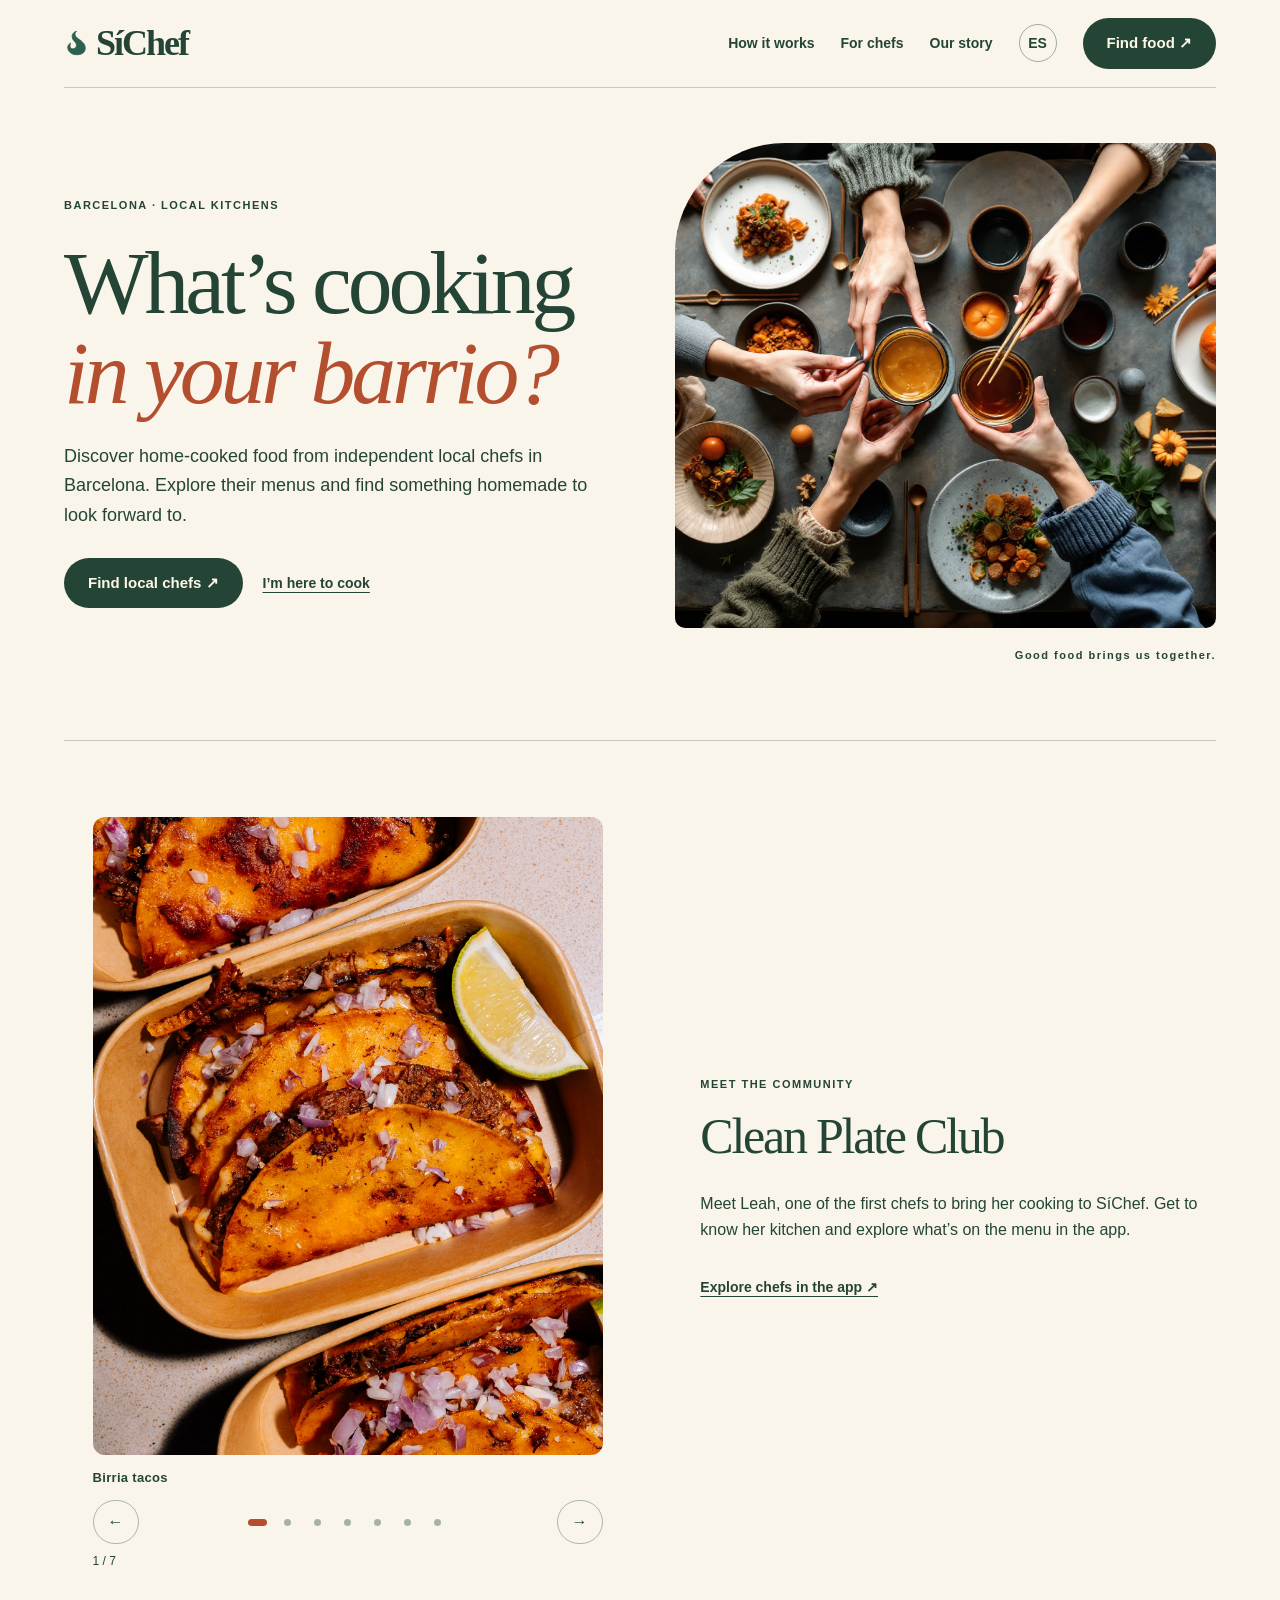
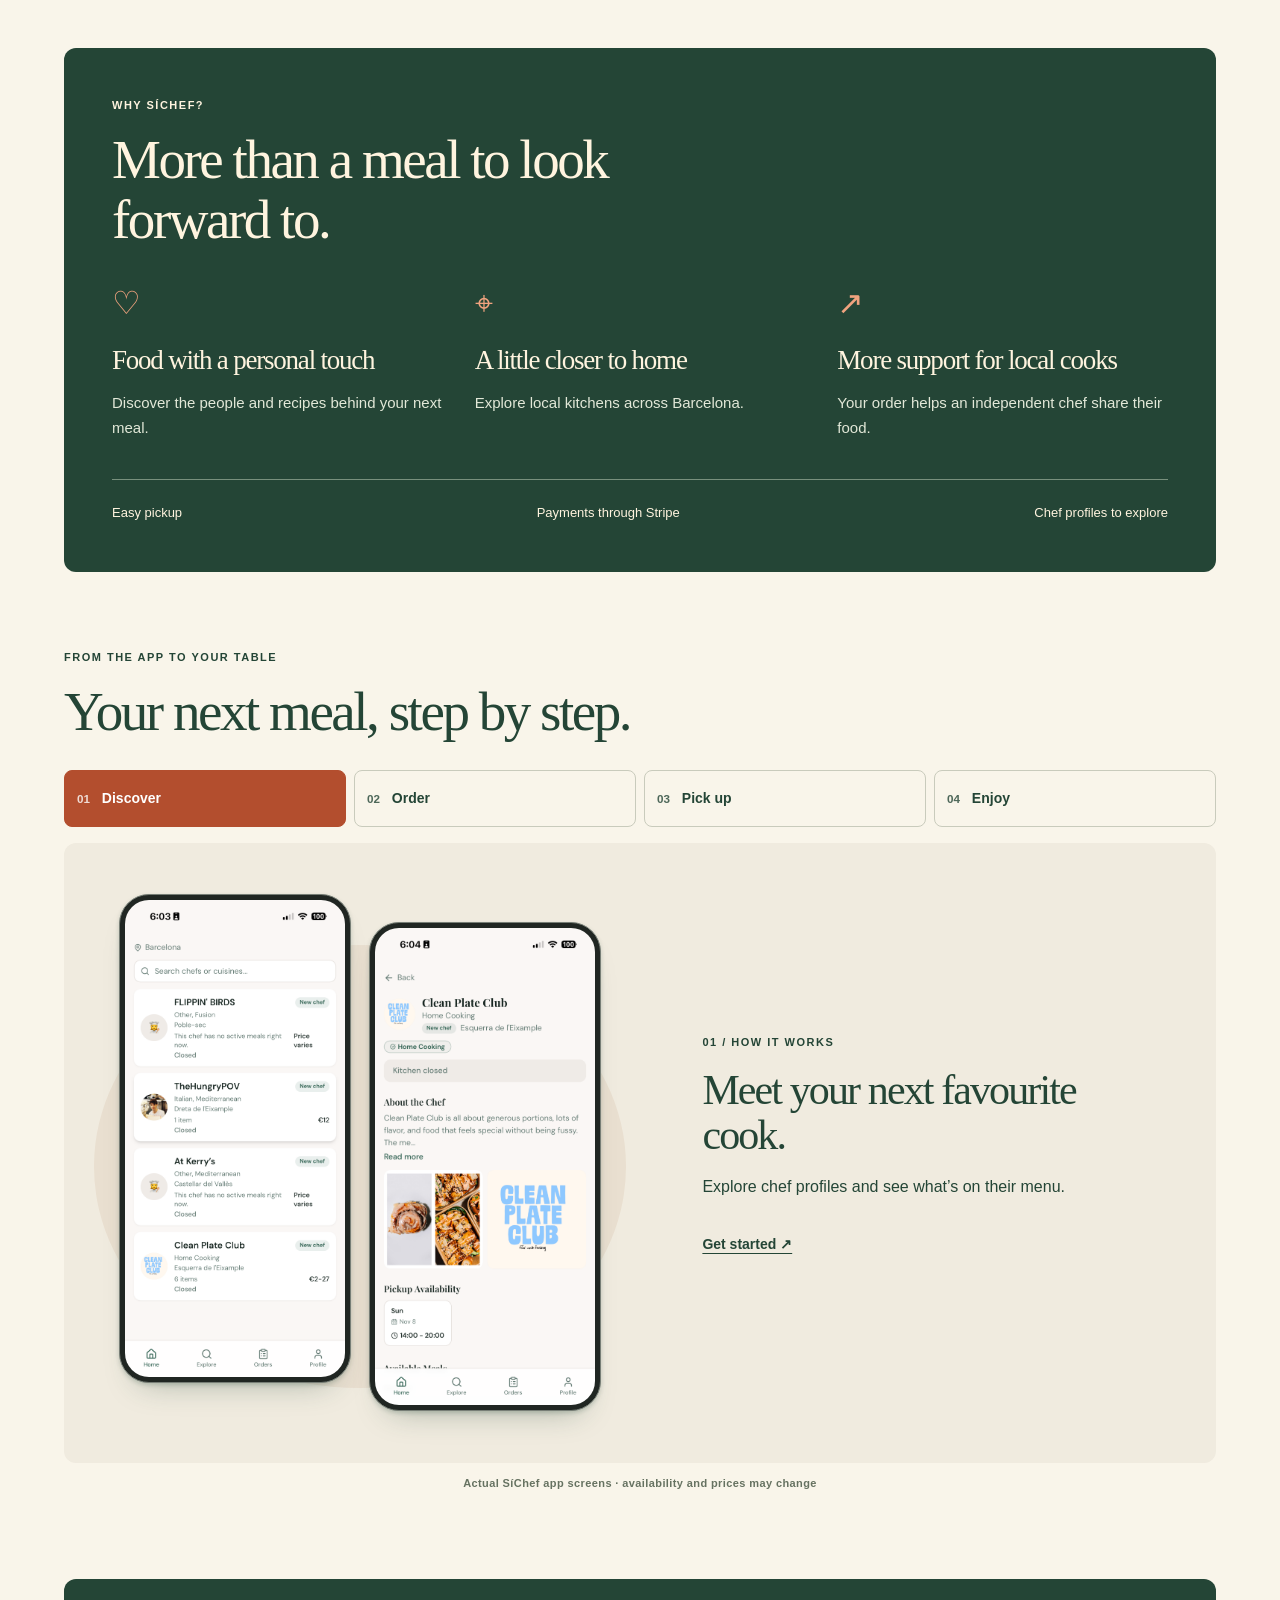
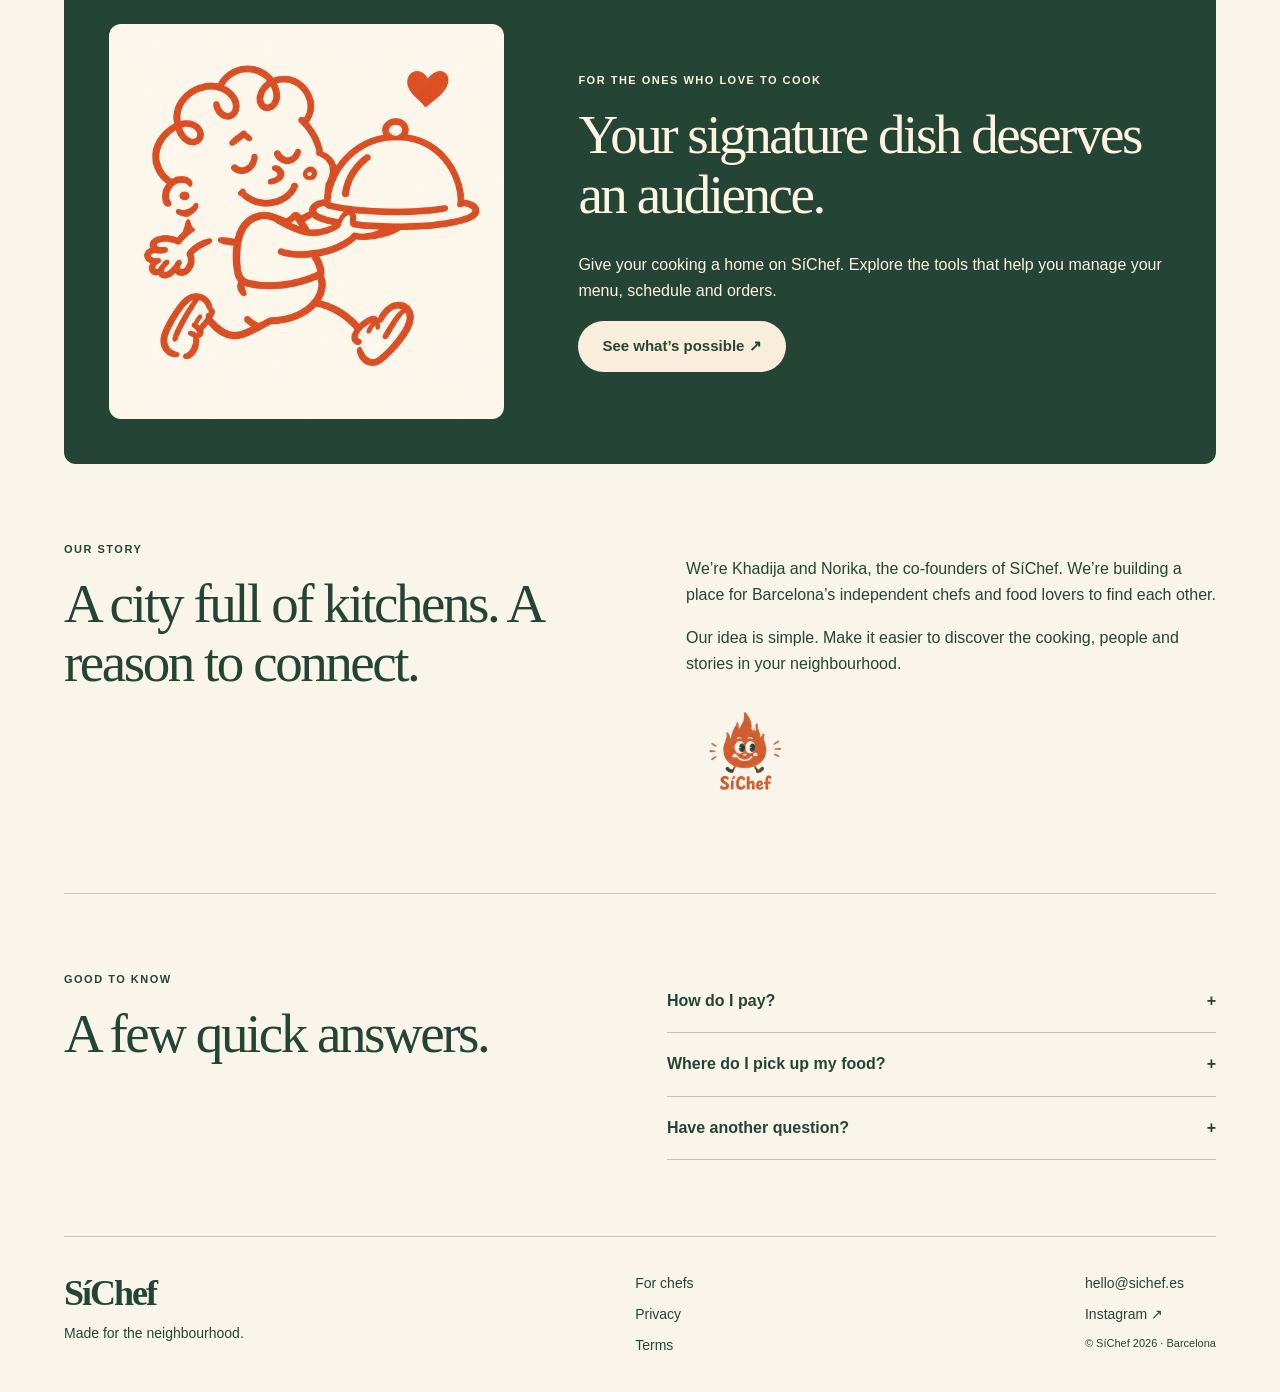
==== commit 4e1a3e58: "SEO: canonical, social metadata and structured data for homepage" ====
--- a/index.html
+++ b/index.html
@@ -1 +1 @@
-<!doctype html><html lang="en"><head><meta charset="utf-8"><meta name="viewport" content="width=device-width,initial-scale=1"><meta name="theme-color" content="#f9f5ea"><title>SíChef · Local kitchens in Barcelona</title><meta name="description" content="Meet local chefs and discover homemade food in Barcelona with SíChef."><link rel="icon" href="/flame.svg"><link rel="stylesheet" href="/style.css?v=20261104-underline-fix"><script src="/app.js" defer></script></head><body><a data-es="Ir al contenido" class="skip" href="#main">Skip to content</a><header><a class="brand" href="/"><img src="/flame.svg" alt="">SíChef</a><button class="menu-toggle" aria-expanded="false" aria-controls="nav">☰ <span data-es="Menú">Menu</span></button><nav id="nav"><a data-es="Cómo funciona" href="/#how" class="">How it works</a><a data-es="Para chefs" href="/for-chefs/" class="">For chefs</a><a data-es="Nuestra historia" href="/#about" class="">Our story</a><button id="lang" aria-label="Change language">ES</button><a data-es="Encontrar comida ↗" href="https://s-chef-customer-flow.vercel.app/" class="pill">Find food ↗</a></nav></header><main id="main"><section class="hero"><div><div data-es="BARCELONA · COCINA LOCAL" class="kicker">BARCELONA · LOCAL KITCHENS</div><h1><span data-es="¿Qué se cocina" >What’s cooking</span><em data-es="en tu barrio?" >in your barrio?</em></h1><p data-es="Conoce a los chefs de tu barrio, explora sus menús y descubre tu próxima comida casera." >Meet the chefs in your neighbourhood, explore their menus, and find something homemade to look forward to.</p><a data-es="Descubrir chefs ↗" href="https://s-chef-customer-flow.vercel.app/" class="pill">Find local chefs ↗</a><a data-es="Quiero cocinar" href="/for-chefs/" class="text-link">I’m here to cook</a></div><figure><img src="/dining.avif" alt="Dishes shared around a table"><figcaption><span data-es="La buena comida nos une." >Good food brings us together.</span></figcaption></figure></section><section class="spotlight"><div class="cpc-carousel" role="region" aria-roledescription="carousel" aria-label="Clean Plate Club"><div class="cpc-slides"><figure class="cpc-slide" role="group" aria-roledescription="slide" aria-label="1 / 7" ><img src="/assets/clean-plate-club/birria-1.jpg" loading="lazy" alt="Clean Plate Club — Birria tacos" width="1638" height="2048"><figcaption data-es="Tacos de birria">Birria tacos</figcaption></figure><figure class="cpc-slide" role="group" aria-roledescription="slide" aria-label="2 / 7" hidden><img src="/assets/clean-plate-club/noodles.jpg" loading="lazy" alt="Clean Plate Club — Noodles" width="1638" height="2048"><figcaption data-es="Fideos">Noodles</figcaption></figure><figure class="cpc-slide" role="group" aria-roledescription="slide" aria-label="3 / 7" hidden><img src="/assets/clean-plate-club/ragu-1.jpg" loading="lazy" alt="Clean Plate Club — Ragù pasta" width="1638" height="2048"><figcaption data-es="Pasta al ragú">Ragù pasta</figcaption></figure><figure class="cpc-slide" role="group" aria-roledescription="slide" aria-label="4 / 7" hidden><img src="/assets/clean-plate-club/brownie-1.jpg" loading="lazy" alt="Clean Plate Club — Brownies" width="1638" height="2048"><figcaption data-es="Brownies">Brownies</figcaption></figure><figure class="cpc-slide" role="group" aria-roledescription="slide" aria-label="5 / 7" hidden><img src="/assets/clean-plate-club/cake.jpg" loading="lazy" alt="Clean Plate Club — Berry cake" width="1638" height="2048"><figcaption data-es="Tarta de frutos rojos">Berry cake</figcaption></figure><figure class="cpc-slide" role="group" aria-roledescription="slide" aria-label="6 / 7" hidden><img src="/assets/clean-plate-club/cookie-1.jpg" loading="lazy" alt="Clean Plate Club — Chocolate cookies" width="1638" height="2048"><figcaption data-es="Galletas de chocolate">Chocolate cookies</figcaption></figure><figure class="cpc-slide" role="group" aria-roledescription="slide" aria-label="7 / 7" hidden><img src="/assets/clean-plate-club/lemoncake.jpg" loading="lazy" alt="Clean Plate Club — Lemon cake" width="1638" height="2048"><figcaption data-es="Bizcocho de limón">Lemon cake</figcaption></figure></div><div class="cpc-controls"><button type="button" class="cpc-prev" aria-label="Previous photo / Foto anterior">←</button><div class="cpc-dots"><button type="button" class="cpc-dot" data-slide="0" aria-label="Photo / Foto 1" aria-current="true"><span></span></button><button type="button" class="cpc-dot" data-slide="1" aria-label="Photo / Foto 2" aria-current="false"><span></span></button><button type="button" class="cpc-dot" data-slide="2" aria-label="Photo / Foto 3" aria-current="false"><span></span></button><button type="button" class="cpc-dot" data-slide="3" aria-label="Photo / Foto 4" aria-current="false"><span></span></button><button type="button" class="cpc-dot" data-slide="4" aria-label="Photo / Foto 5" aria-current="false"><span></span></button><button type="button" class="cpc-dot" data-slide="5" aria-label="Photo / Foto 6" aria-current="false"><span></span></button><button type="button" class="cpc-dot" data-slide="6" aria-label="Photo / Foto 7" aria-current="false"><span></span></button></div><button type="button" class="cpc-next" aria-label="Next photo / Foto siguiente">→</button></div><div class="cpc-bottom"><span class="cpc-counter" aria-live="off">1 / 7</span></div></div><div><div data-es="CONOCE LA COMUNIDAD" class="kicker">MEET THE COMMUNITY</div><h2>Clean Plate Club</h2><p data-es="Conoce a Leah, una de las primeras chefs en compartir su cocina en SíChef. Descubre su propuesta y consulta los menús en la app." >Meet Leah, one of the first chefs to bring her cooking to SíChef. Get to know her kitchen and explore what’s on the menu in the app.</p><a data-es="Explorar chefs en la app ↗" href="https://s-chef-customer-flow.vercel.app/" class="text-link">Explore chefs in the app ↗</a></div></section><section class="benefits"><div data-es="¿POR QUÉ SÍCHEF?" class="kicker">WHY SÍCHEF?</div><h2 data-es="Mucho que disfrutar en cada comida." >More than a meal to look forward to.</h2><div class="benefit-grid"><article><span class="icon" aria-hidden="true">♡</span><h3 data-es="Comida con un toque personal" >Food with a personal touch</h3><p data-es="Descubre las personas y las recetas detrás de tu próxima comida." >Discover the people and recipes behind your next meal.</p></article><article><span class="icon" aria-hidden="true">⌖</span><h3 data-es="Más cerca de casa" >A little closer to home</h3><p data-es="Explora las cocinas locales de Barcelona." >Explore local kitchens across Barcelona.</p></article><article><span class="icon" aria-hidden="true">↗</span><h3 data-es="Más apoyo a los chefs locales" >More support for local cooks</h3><p data-es="Tu pedido ayuda a un chef independiente a compartir su cocina." >Your order helps an independent chef share their food.</p></article></div><div class="benefit-strip"><span data-es="Recogida sencilla" >Easy pickup</span><span data-es="Pagos a través de Stripe" >Payments through Stripe</span><span data-es="Perfiles de chefs para explorar" >Chef profiles to explore</span></div></section><section id="how"><div data-es="DE LA APP A TU MESA" class="kicker">FROM THE APP TO YOUR TABLE</div><h2 data-es="Tu próxima comida, paso a paso." >Your next meal, step by step.</h2><div class="showcase"><div class="tabs" role="tablist" aria-label="Product walkthrough"><button data-es="01 Descubre" role="tab" id="tab-0" aria-selected="true" aria-controls="panel-0" tabindex="0"><small>01</small> Discover</button><button data-es="02 Pide" role="tab" id="tab-1" aria-selected="false" aria-controls="panel-1" tabindex="-1"><small>02</small> Order</button><button data-es="03 Recoge" role="tab" id="tab-2" aria-selected="false" aria-controls="panel-2" tabindex="-1"><small>03</small> Pick up</button><button data-es="04 Disfruta" role="tab" id="tab-3" aria-selected="false" aria-controls="panel-3" tabindex="-1"><small>04</small> Enjoy</button></div><div class="demo-panel" role="tabpanel" id="panel-0" aria-labelledby="tab-0" ><div class="screen app-mockup phone-pair"><div class="phone-frame"><img loading="lazy" src="/assets/app/discovery.png" alt="SíChef app showing local chefs in Barcelona"></div><div class="phone-frame"><img loading="lazy" src="/assets/app/chef-profile.png" alt="Clean Plate Club profile and pickup availability"></div></div><div><div data-es="01 / CÓMO FUNCIONA" class="kicker">01 / HOW IT WORKS</div><h3 data-es="Conoce a tu próximo chef favorito." >Meet your next favourite cook.</h3><p data-es="Explora los perfiles de los chefs y descubre sus menús." >Explore chef profiles and see what’s on their menu.</p><a data-es="Empezar ↗" href="https://s-chef-customer-flow.vercel.app/" class="text-link">Get started ↗</a></div></div><div class="demo-panel" role="tabpanel" id="panel-1" aria-labelledby="tab-1" hidden><div class="screen app-mockup phone-pair"><div class="phone-frame"><img loading="lazy" src="/assets/app/customer-meal.jpg" alt="Customer viewing a meal before adding it to the cart"></div><div class="phone-frame"><img loading="lazy" src="/assets/app/customer-pickup.jpg" alt="Customer choosing a pickup date and time while ordering"></div></div><div><div data-es="02 / CÓMO FUNCIONA" class="kicker">02 / HOW IT WORKS</div><h3 data-es="Algo rico te espera." >Something good is on the menu.</h3><p data-es="Elige un plato, selecciona un horario disponible y paga en la app." >Choose a dish, select an available pickup time and pay in the app.</p><a data-es="Empezar ↗" href="https://s-chef-customer-flow.vercel.app/" class="text-link">Get started ↗</a></div></div><div class="demo-panel" role="tabpanel" id="panel-2" aria-labelledby="tab-2" hidden><div class="screen app-mockup phone-pair"><div class="phone-frame"><img loading="lazy" src="/assets/app/active-orders.png" alt="Customer active orders with pickup details and order status"></div><div class="phone-frame"><img loading="lazy" src="/assets/app/order-flow.png" alt="Customer order status timeline and pickup progress"></div></div><div><div data-es="03 / CÓMO FUNCIONA" class="kicker">03 / HOW IT WORKS</div><h3 data-es="Tu barrio, tu punto de recogida." >Your neighbourhood, your pickup.</h3><p data-es="Consulta los detalles del pedido y recoge la comida directamente del chef." >Follow the details in your order and collect directly from your chef.</p><a data-es="Empezar ↗" href="https://s-chef-customer-flow.vercel.app/" class="text-link">Get started ↗</a></div></div><div class="demo-panel" role="tabpanel" id="panel-3" aria-labelledby="tab-3" hidden><div class="screen"><img loading="lazy" src="/assets/clean-plate-club/birria-1.jpg" alt="Freshly prepared birria tacos from Clean Plate Club"></div><div><div data-es="04 / CÓMO FUNCIONA" class="kicker">04 / HOW IT WORKS</div><h3 data-es="Haz sitio en la mesa." >Make room at the table.</h3><p data-es="Lleva tu comida a casa y disfruta de platos preparados con cariño." >Bring your meal home, settle in and enjoy food made with care.</p><a data-es="Empezar ↗" href="https://s-chef-customer-flow.vercel.app/" class="text-link">Get started ↗</a></div></div><p data-es="Capturas reales de la app SíChef · disponibilidad y precios sujetos a cambios" class="caption">Actual SíChef app screens · availability and prices may change</p></div></section><section class="chef-invite"><img loading="lazy" src="/assets/chef-art.png" alt="SíChef illustrated chef carrying a dish"><div><div data-es="PARA QUIENES AMAN COCINAR" class="kicker">FOR THE ONES WHO LOVE TO COOK</div><h2 data-es="Tu plato estrella merece su público." >Your signature dish deserves an audience.</h2><p data-es="Dale un lugar a tu cocina en SíChef. Descubre las herramientas para gestionar tu menú, tus horarios y tus pedidos." >Give your cooking a home on SíChef. Explore the tools that help you manage your menu, schedule and orders.</p><a data-es="Descubrir las herramientas ↗" href="/for-chefs/" class="pill light">See what’s possible ↗</a></div></section><section id="about" class="about"><div><div data-es="NUESTRA HISTORIA" class="kicker">OUR STORY</div><h2 data-es="Una ciudad llena de cocinas. Un motivo para conectar." >A city full of kitchens. A reason to connect.</h2></div><div><p data-es="Somos Khadija y Norika, cofundadoras de SíChef. Estamos creando un espacio para conectar a los chefs independientes de Barcelona con quienes disfrutan de la buena comida." >We’re Khadija and Norika, the co-founders of SíChef. We’re building a place for Barcelona’s independent chefs and food lovers to find each other.</p><p data-es="Nuestra idea es sencilla. Facilitar el descubrimiento de las cocinas, las personas y las historias de tu barrio." >Our idea is simple. Make it easier to discover the cooking, people and stories in your neighbourhood.</p><img class="mascot" loading="lazy" src="/assets/mascot.png" alt="SíChef smiling flame mascot"></div></section><section class="faq"><div><div data-es="PARA SABER MÁS" class="kicker">GOOD TO KNOW</div><h2 data-es="Algunas respuestas rápidas." >A few quick answers.</h2></div><div><details><summary data-es="¿Cómo pago?" >How do I pay?</summary><p data-es="Los pagos se procesan a través de Stripe en la app de pedidos." >Payments are handled through Stripe in the ordering app.</p></details><details><summary data-es="¿Dónde recojo mi comida?" >Where do I pick up my food?</summary><p data-es="Consulta el lugar y los horarios de recogida en la app antes de hacer tu pedido." >Check the pickup location and available times in the ordering app before placing your order.</p></details><details><summary data-es="¿Tienes otra pregunta?" >Have another question?</summary><p data-es="Escríbenos a hello@sichef.es. Estaremos encantadas de ayudarte." >Say hello at hello@sichef.es. We’re happy to help.</p></details></div></section></main><footer><div><a class="brand" href="/">SíChef</a><p data-es="Hecho para el barrio." >Made for the neighbourhood.</p></div><div><a data-es="Para chefs" href="/for-chefs/" class="">For chefs</a><a data-es="Privacidad" href="/privacy/" class="">Privacy</a><a data-es="Condiciones" href="/terms/" class="">Terms</a></div><div><a href="mailto:hello@sichef.es">hello@sichef.es</a><a href="https://www.instagram.com/sichef.bcn/">Instagram ↗</a><small>© SíChef 2026 · Barcelona</small></div></footer></body></html>+<!doctype html><html lang="en"><head><meta charset="utf-8"><meta name="viewport" content="width=device-width,initial-scale=1"><meta name="theme-color" content="#f9f5ea"><title>Home-Cooked Food & Local Chefs in Barcelona | SíChef</title><meta name="description" content="Discover independent local chefs in Barcelona, explore homemade meals and arrange convenient pickup through SíChef."><meta name="robots" content="index,follow,max-image-preview:large"><link rel="canonical" href="https://sichef.es/"><meta property="og:type" content="website"><meta property="og:site_name" content="SíChef"><meta property="og:locale" content="en_GB"><meta property="og:title" content="Home-Cooked Food & Local Chefs in Barcelona | SíChef"><meta property="og:description" content="Discover independent local chefs in Barcelona, explore homemade meals and arrange convenient pickup through SíChef."><meta property="og:url" content="https://sichef.es/"><meta property="og:image" content="https://sichef.es/dining.avif"><meta property="og:image:alt" content="Shared homemade food at a table"><meta name="twitter:card" content="summary_large_image"><meta name="twitter:title" content="Home-Cooked Food & Local Chefs in Barcelona | SíChef"><meta name="twitter:description" content="Discover independent local chefs in Barcelona, explore homemade meals and arrange convenient pickup through SíChef."><meta name="twitter:image" content="https://sichef.es/dining.avif"><script type="application/ld+json">{"@context":"https://schema.org","@graph":[{"@type":"Organization","@id":"https://sichef.es/#organization","name":"SíChef","url":"https://sichef.es/","logo":"https://sichef.es/flame.svg","sameAs":["https://www.instagram.com/sichef.bcn/"],"areaServed":{"@type":"City","name":"Barcelona"}},{"@type":"WebSite","@id":"https://sichef.es/#website","name":"SíChef","url":"https://sichef.es/","publisher":{"@id":"https://sichef.es/#organization"},"inLanguage":"en"},{"@type":"WebPage","@id":"https://sichef.es/#webpage","url":"https://sichef.es/","name":"Home-Cooked Food & Local Chefs in Barcelona | SíChef","description":"Discover independent local chefs in Barcelona, explore homemade meals and arrange convenient pickup through SíChef.","isPartOf":{"@id":"https://sichef.es/#website"},"about":{"@id":"https://sichef.es/#organization"},"inLanguage":"en"}]}</script><link rel="icon" href="/flame.svg"><link rel="stylesheet" href="/style.css?v=20261104-underline-fix"><script src="/app.js" defer></script></head><body><a data-es="Ir al contenido" class="skip" href="#main">Skip to content</a><header><a class="brand" href="/"><img src="/flame.svg" alt="">SíChef</a><button class="menu-toggle" aria-expanded="false" aria-controls="nav">☰ <span data-es="Menú">Menu</span></button><nav id="nav"><a data-es="Cómo funciona" href="/#how" class="">How it works</a><a data-es="Para chefs" href="/for-chefs/" class="">For chefs</a><a data-es="Nuestra historia" href="/#about" class="">Our story</a><button id="lang" aria-label="Change language">ES</button><a data-es="Encontrar comida ↗" href="https://s-chef-customer-flow.vercel.app/" class="pill">Find food ↗</a></nav></header><main id="main"><section class="hero"><div><div data-es="BARCELONA · COCINA LOCAL" class="kicker">BARCELONA · LOCAL KITCHENS</div><h1><span data-es="¿Qué se cocina" >What’s cooking</span><em data-es="en tu barrio?" >in your barrio?</em></h1><p data-es="Conoce a los chefs de tu barrio, explora sus menús y descubre tu próxima comida casera." >Discover home-cooked food from independent local chefs in Barcelona. Explore their menus and find something homemade to look forward to.</p><a data-es="Descubrir chefs ↗" href="https://s-chef-customer-flow.vercel.app/" class="pill">Find local chefs ↗</a><a data-es="Quiero cocinar" href="/for-chefs/" class="text-link">I’m here to cook</a></div><figure><img src="/dining.avif" alt="Dishes shared around a table"><figcaption><span data-es="La buena comida nos une." >Good food brings us together.</span></figcaption></figure></section><section class="spotlight"><div class="cpc-carousel" role="region" aria-roledescription="carousel" aria-label="Clean Plate Club"><div class="cpc-slides"><figure class="cpc-slide" role="group" aria-roledescription="slide" aria-label="1 / 7" ><img src="/assets/clean-plate-club/birria-1.jpg" loading="lazy" alt="Clean Plate Club — Birria tacos" width="1638" height="2048"><figcaption data-es="Tacos de birria">Birria tacos</figcaption></figure><figure class="cpc-slide" role="group" aria-roledescription="slide" aria-label="2 / 7" hidden><img src="/assets/clean-plate-club/noodles.jpg" loading="lazy" alt="Clean Plate Club — Noodles" width="1638" height="2048"><figcaption data-es="Fideos">Noodles</figcaption></figure><figure class="cpc-slide" role="group" aria-roledescription="slide" aria-label="3 / 7" hidden><img src="/assets/clean-plate-club/ragu-1.jpg" loading="lazy" alt="Clean Plate Club — Ragù pasta" width="1638" height="2048"><figcaption data-es="Pasta al ragú">Ragù pasta</figcaption></figure><figure class="cpc-slide" role="group" aria-roledescription="slide" aria-label="4 / 7" hidden><img src="/assets/clean-plate-club/brownie-1.jpg" loading="lazy" alt="Clean Plate Club — Brownies" width="1638" height="2048"><figcaption data-es="Brownies">Brownies</figcaption></figure><figure class="cpc-slide" role="group" aria-roledescription="slide" aria-label="5 / 7" hidden><img src="/assets/clean-plate-club/cake.jpg" loading="lazy" alt="Clean Plate Club — Berry cake" width="1638" height="2048"><figcaption data-es="Tarta de frutos rojos">Berry cake</figcaption></figure><figure class="cpc-slide" role="group" aria-roledescription="slide" aria-label="6 / 7" hidden><img src="/assets/clean-plate-club/cookie-1.jpg" loading="lazy" alt="Clean Plate Club — Chocolate cookies" width="1638" height="2048"><figcaption data-es="Galletas de chocolate">Chocolate cookies</figcaption></figure><figure class="cpc-slide" role="group" aria-roledescription="slide" aria-label="7 / 7" hidden><img src="/assets/clean-plate-club/lemoncake.jpg" loading="lazy" alt="Clean Plate Club — Lemon cake" width="1638" height="2048"><figcaption data-es="Bizcocho de limón">Lemon cake</figcaption></figure></div><div class="cpc-controls"><button type="button" class="cpc-prev" aria-label="Previous photo / Foto anterior">←</button><div class="cpc-dots"><button type="button" class="cpc-dot" data-slide="0" aria-label="Photo / Foto 1" aria-current="true"><span></span></button><button type="button" class="cpc-dot" data-slide="1" aria-label="Photo / Foto 2" aria-current="false"><span></span></button><button type="button" class="cpc-dot" data-slide="2" aria-label="Photo / Foto 3" aria-current="false"><span></span></button><button type="button" class="cpc-dot" data-slide="3" aria-label="Photo / Foto 4" aria-current="false"><span></span></button><button type="button" class="cpc-dot" data-slide="4" aria-label="Photo / Foto 5" aria-current="false"><span></span></button><button type="button" class="cpc-dot" data-slide="5" aria-label="Photo / Foto 6" aria-current="false"><span></span></button><button type="button" class="cpc-dot" data-slide="6" aria-label="Photo / Foto 7" aria-current="false"><span></span></button></div><button type="button" class="cpc-next" aria-label="Next photo / Foto siguiente">→</button></div><div class="cpc-bottom"><span class="cpc-counter" aria-live="off">1 / 7</span></div></div><div><div data-es="CONOCE LA COMUNIDAD" class="kicker">MEET THE COMMUNITY</div><h2>Clean Plate Club</h2><p data-es="Conoce a Leah, una de las primeras chefs en compartir su cocina en SíChef. Descubre su propuesta y consulta los menús en la app." >Meet Leah, one of the first chefs to bring her cooking to SíChef. Get to know her kitchen and explore what’s on the menu in the app.</p><a data-es="Explorar chefs en la app ↗" href="https://s-chef-customer-flow.vercel.app/" class="text-link">Explore chefs in the app ↗</a></div></section><section class="benefits"><div data-es="¿POR QUÉ SÍCHEF?" class="kicker">WHY SÍCHEF?</div><h2 data-es="Mucho que disfrutar en cada comida." >More than a meal to look forward to.</h2><div class="benefit-grid"><article><span class="icon" aria-hidden="true">♡</span><h3 data-es="Comida con un toque personal" >Food with a personal touch</h3><p data-es="Descubre las personas y las recetas detrás de tu próxima comida." >Discover the people and recipes behind your next meal.</p></article><article><span class="icon" aria-hidden="true">⌖</span><h3 data-es="Más cerca de casa" >A little closer to home</h3><p data-es="Explora las cocinas locales de Barcelona." >Explore local kitchens across Barcelona.</p></article><article><span class="icon" aria-hidden="true">↗</span><h3 data-es="Más apoyo a los chefs locales" >More support for local cooks</h3><p data-es="Tu pedido ayuda a un chef independiente a compartir su cocina." >Your order helps an independent chef share their food.</p></article></div><div class="benefit-strip"><span data-es="Recogida sencilla" >Easy pickup</span><span data-es="Pagos a través de Stripe" >Payments through Stripe</span><span data-es="Perfiles de chefs para explorar" >Chef profiles to explore</span></div></section><section id="how"><div data-es="DE LA APP A TU MESA" class="kicker">FROM THE APP TO YOUR TABLE</div><h2 data-es="Tu próxima comida, paso a paso." >Your next meal, step by step.</h2><div class="showcase"><div class="tabs" role="tablist" aria-label="Product walkthrough"><button data-es="01 Descubre" role="tab" id="tab-0" aria-selected="true" aria-controls="panel-0" tabindex="0"><small>01</small> Discover</button><button data-es="02 Pide" role="tab" id="tab-1" aria-selected="false" aria-controls="panel-1" tabindex="-1"><small>02</small> Order</button><button data-es="03 Recoge" role="tab" id="tab-2" aria-selected="false" aria-controls="panel-2" tabindex="-1"><small>03</small> Pick up</button><button data-es="04 Disfruta" role="tab" id="tab-3" aria-selected="false" aria-controls="panel-3" tabindex="-1"><small>04</small> Enjoy</button></div><div class="demo-panel" role="tabpanel" id="panel-0" aria-labelledby="tab-0" ><div class="screen app-mockup phone-pair"><div class="phone-frame"><img loading="lazy" src="/assets/app/discovery.png" alt="SíChef app showing local chefs in Barcelona"></div><div class="phone-frame"><img loading="lazy" src="/assets/app/chef-profile.png" alt="Clean Plate Club profile and pickup availability"></div></div><div><div data-es="01 / CÓMO FUNCIONA" class="kicker">01 / HOW IT WORKS</div><h3 data-es="Conoce a tu próximo chef favorito." >Meet your next favourite cook.</h3><p data-es="Explora los perfiles de los chefs y descubre sus menús." >Explore chef profiles and see what’s on their menu.</p><a data-es="Empezar ↗" href="https://s-chef-customer-flow.vercel.app/" class="text-link">Get started ↗</a></div></div><div class="demo-panel" role="tabpanel" id="panel-1" aria-labelledby="tab-1" hidden><div class="screen app-mockup phone-pair"><div class="phone-frame"><img loading="lazy" src="/assets/app/customer-meal.jpg" alt="Customer viewing a meal before adding it to the cart"></div><div class="phone-frame"><img loading="lazy" src="/assets/app/customer-pickup.jpg" alt="Customer choosing a pickup date and time while ordering"></div></div><div><div data-es="02 / CÓMO FUNCIONA" class="kicker">02 / HOW IT WORKS</div><h3 data-es="Algo rico te espera." >Something good is on the menu.</h3><p data-es="Elige un plato, selecciona un horario disponible y paga en la app." >Choose a dish, select an available pickup time and pay in the app.</p><a data-es="Empezar ↗" href="https://s-chef-customer-flow.vercel.app/" class="text-link">Get started ↗</a></div></div><div class="demo-panel" role="tabpanel" id="panel-2" aria-labelledby="tab-2" hidden><div class="screen app-mockup phone-pair"><div class="phone-frame"><img loading="lazy" src="/assets/app/active-orders.png" alt="Customer active orders with pickup details and order status"></div><div class="phone-frame"><img loading="lazy" src="/assets/app/order-flow.png" alt="Customer order status timeline and pickup progress"></div></div><div><div data-es="03 / CÓMO FUNCIONA" class="kicker">03 / HOW IT WORKS</div><h3 data-es="Tu barrio, tu punto de recogida." >Your neighbourhood, your pickup.</h3><p data-es="Consulta los detalles del pedido y recoge la comida directamente del chef." >Follow the details in your order and collect directly from your chef.</p><a data-es="Empezar ↗" href="https://s-chef-customer-flow.vercel.app/" class="text-link">Get started ↗</a></div></div><div class="demo-panel" role="tabpanel" id="panel-3" aria-labelledby="tab-3" hidden><div class="screen"><img loading="lazy" src="/assets/clean-plate-club/birria-1.jpg" alt="Freshly prepared birria tacos from Clean Plate Club"></div><div><div data-es="04 / CÓMO FUNCIONA" class="kicker">04 / HOW IT WORKS</div><h3 data-es="Haz sitio en la mesa." >Make room at the table.</h3><p data-es="Lleva tu comida a casa y disfruta de platos preparados con cariño." >Bring your meal home, settle in and enjoy food made with care.</p><a data-es="Empezar ↗" href="https://s-chef-customer-flow.vercel.app/" class="text-link">Get started ↗</a></div></div><p data-es="Capturas reales de la app SíChef · disponibilidad y precios sujetos a cambios" class="caption">Actual SíChef app screens · availability and prices may change</p></div></section><section class="chef-invite"><img loading="lazy" src="/assets/chef-art.png" alt="SíChef illustrated chef carrying a dish"><div><div data-es="PARA QUIENES AMAN COCINAR" class="kicker">FOR THE ONES WHO LOVE TO COOK</div><h2 data-es="Tu plato estrella merece su público." >Your signature dish deserves an audience.</h2><p data-es="Dale un lugar a tu cocina en SíChef. Descubre las herramientas para gestionar tu menú, tus horarios y tus pedidos." >Give your cooking a home on SíChef. Explore the tools that help you manage your menu, schedule and orders.</p><a data-es="Descubrir las herramientas ↗" href="/for-chefs/" class="pill light">See what’s possible ↗</a></div></section><section id="about" class="about"><div><div data-es="NUESTRA HISTORIA" class="kicker">OUR STORY</div><h2 data-es="Una ciudad llena de cocinas. Un motivo para conectar." >A city full of kitchens. A reason to connect.</h2></div><div><p data-es="Somos Khadija y Norika, cofundadoras de SíChef. Estamos creando un espacio para conectar a los chefs independientes de Barcelona con quienes disfrutan de la buena comida." >We’re Khadija and Norika, the co-founders of SíChef. We’re building a place for Barcelona’s independent chefs and food lovers to find each other.</p><p data-es="Nuestra idea es sencilla. Facilitar el descubrimiento de las cocinas, las personas y las historias de tu barrio." >Our idea is simple. Make it easier to discover the cooking, people and stories in your neighbourhood.</p><img class="mascot" loading="lazy" src="/assets/mascot.png" alt="SíChef smiling flame mascot"></div></section><section class="faq"><div><div data-es="PARA SABER MÁS" class="kicker">GOOD TO KNOW</div><h2 data-es="Algunas respuestas rápidas." >A few quick answers.</h2></div><div><details><summary data-es="¿Cómo pago?" >How do I pay?</summary><p data-es="Los pagos se procesan a través de Stripe en la app de pedidos." >Payments are handled through Stripe in the ordering app.</p></details><details><summary data-es="¿Dónde recojo mi comida?" >Where do I pick up my food?</summary><p data-es="Consulta el lugar y los horarios de recogida en la app antes de hacer tu pedido." >Check the pickup location and available times in the ordering app before placing your order.</p></details><details><summary data-es="¿Tienes otra pregunta?" >Have another question?</summary><p data-es="Escríbenos a hello@sichef.es. Estaremos encantadas de ayudarte." >Say hello at hello@sichef.es. We’re happy to help.</p></details></div></section></main><footer><div><a class="brand" href="/">SíChef</a><p data-es="Hecho para el barrio." >Made for the neighbourhood.</p></div><div><a data-es="Para chefs" href="/for-chefs/" class="">For chefs</a><a data-es="Privacidad" href="/privacy/" class="">Privacy</a><a data-es="Condiciones" href="/terms/" class="">Terms</a></div><div><a href="mailto:hello@sichef.es">hello@sichef.es</a><a href="https://www.instagram.com/sichef.bcn/">Instagram ↗</a><small>© SíChef 2026 · Barcelona</small></div></footer></body></html>
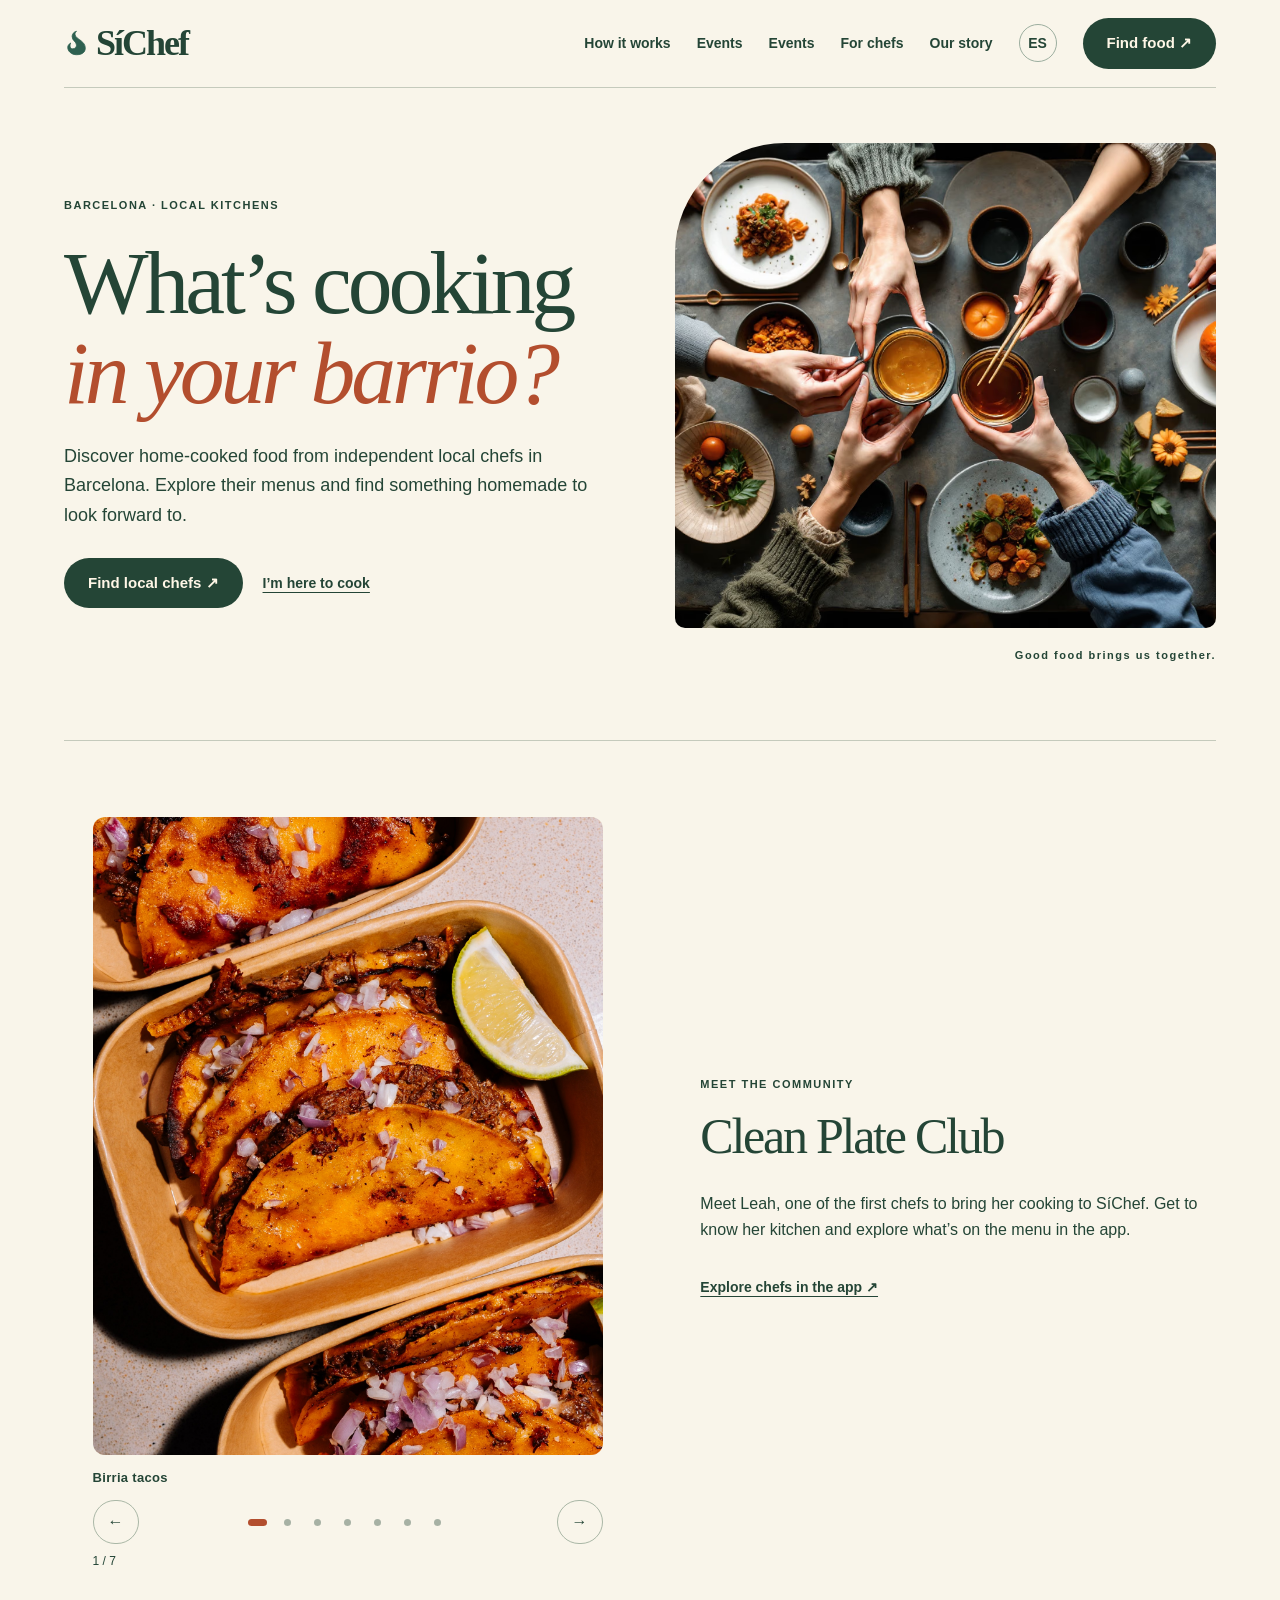
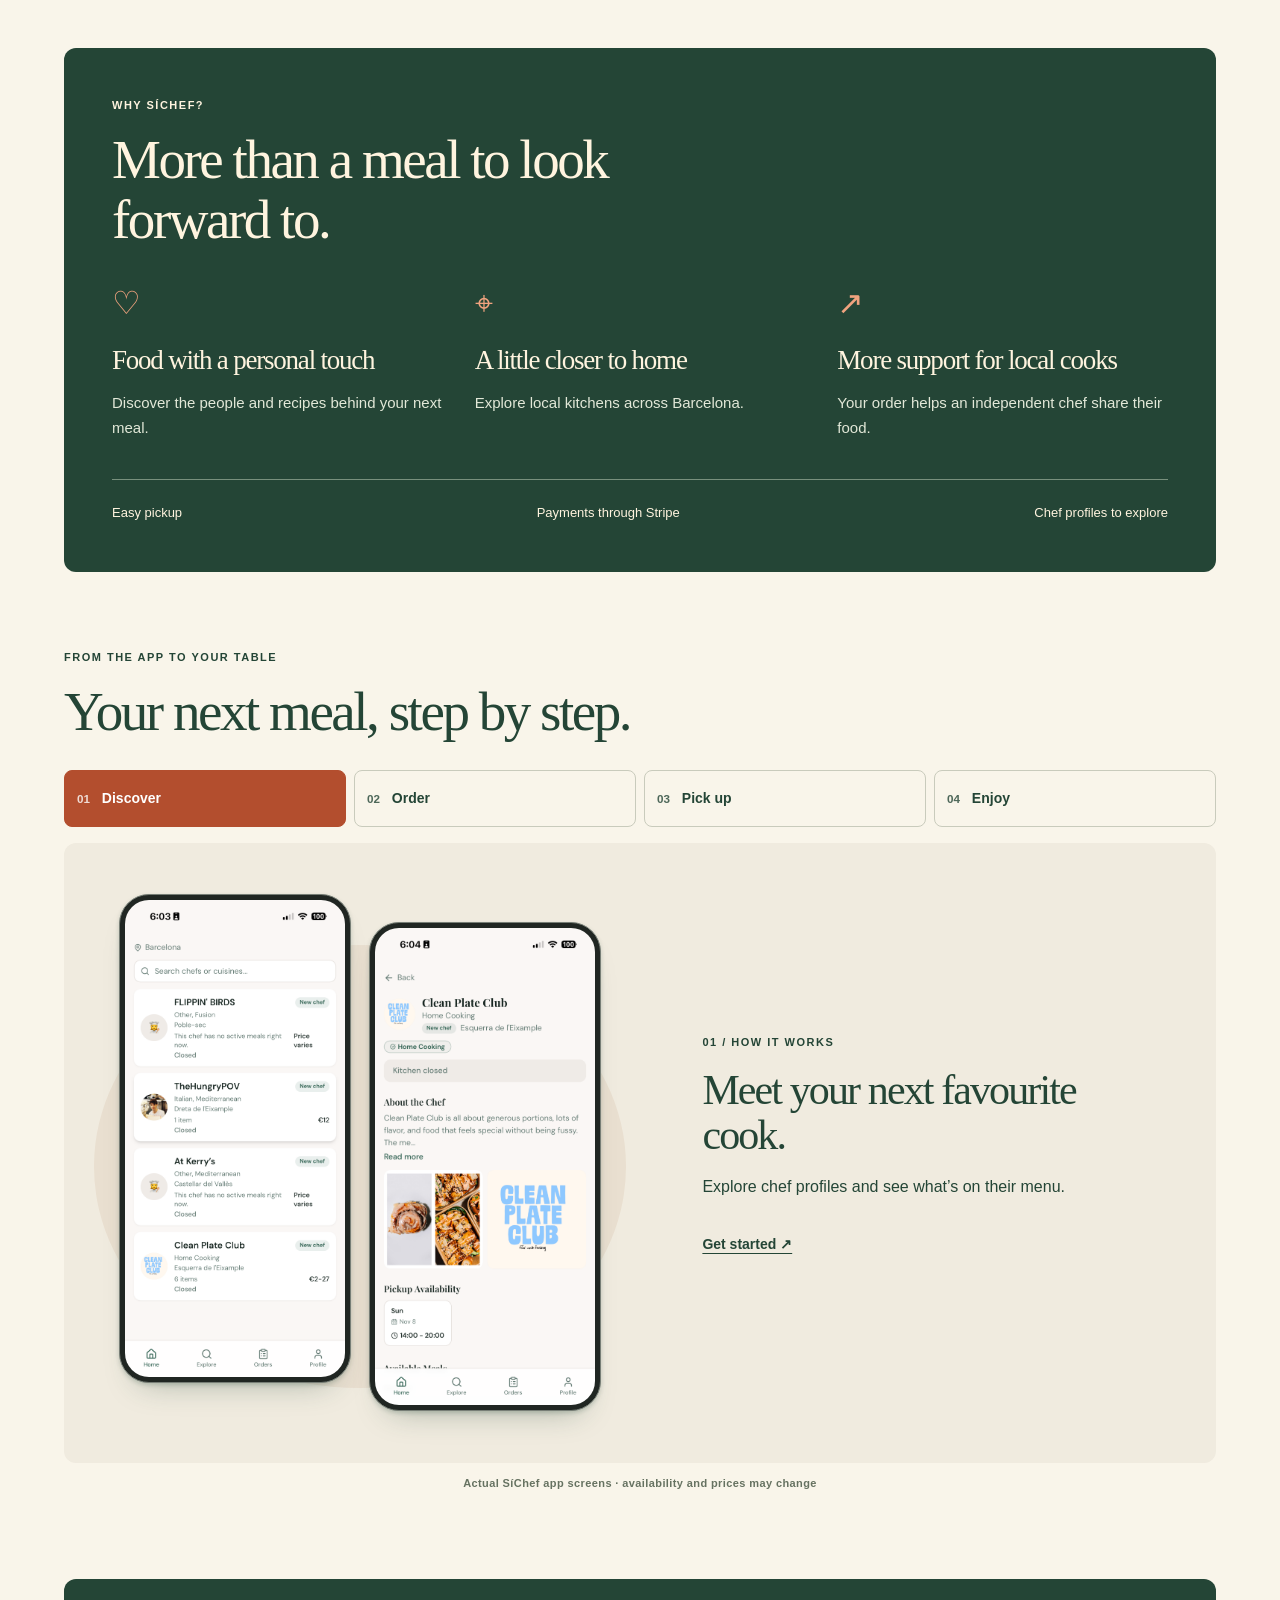
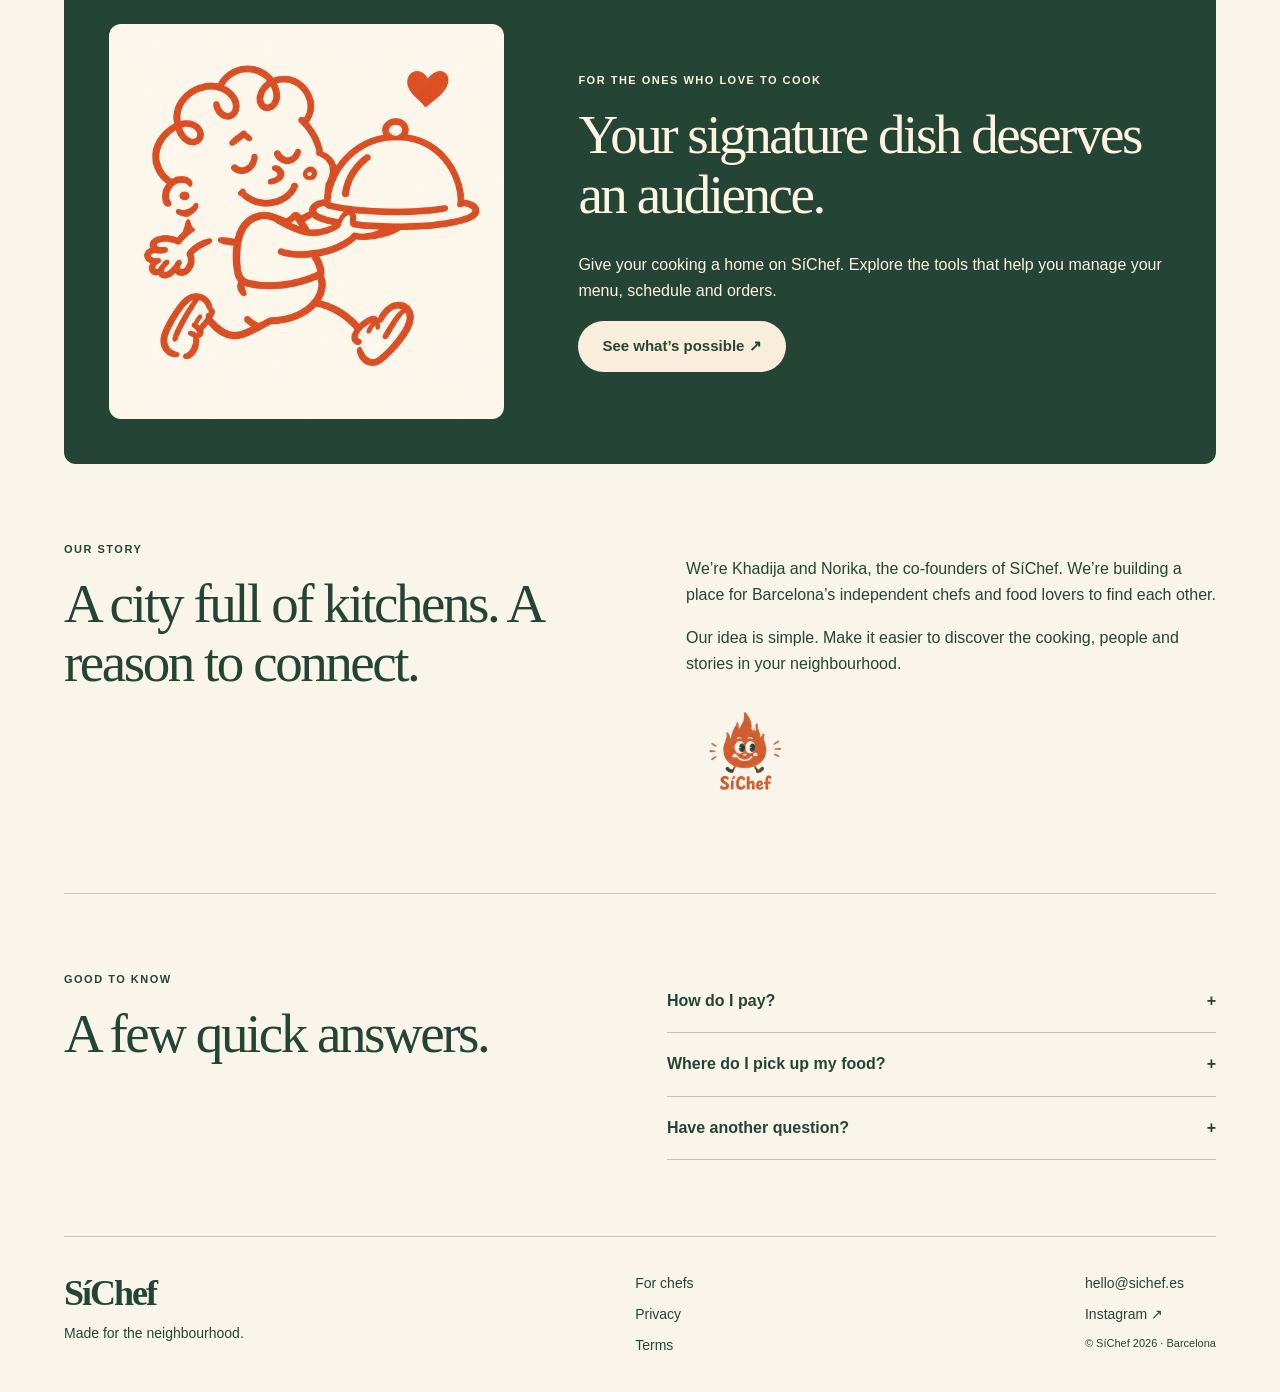
==== commit afe12ad4: "Link Events from website navigation" ====
--- a/index.html
+++ b/index.html
@@ -1 +1 @@
-<!doctype html><html lang="en"><head><meta charset="utf-8"><meta name="viewport" content="width=device-width,initial-scale=1"><meta name="theme-color" content="#f9f5ea"><title>Home-Cooked Food & Local Chefs in Barcelona | SíChef</title><meta name="description" content="Discover independent local chefs in Barcelona, explore homemade meals and arrange convenient pickup through SíChef."><meta name="robots" content="index,follow,max-image-preview:large"><link rel="canonical" href="https://sichef.es/"><meta property="og:type" content="website"><meta property="og:site_name" content="SíChef"><meta property="og:locale" content="en_GB"><meta property="og:title" content="Home-Cooked Food & Local Chefs in Barcelona | SíChef"><meta property="og:description" content="Discover independent local chefs in Barcelona, explore homemade meals and arrange convenient pickup through SíChef."><meta property="og:url" content="https://sichef.es/"><meta property="og:image" content="https://sichef.es/dining.avif"><meta property="og:image:alt" content="Shared homemade food at a table"><meta name="twitter:card" content="summary_large_image"><meta name="twitter:title" content="Home-Cooked Food & Local Chefs in Barcelona | SíChef"><meta name="twitter:description" content="Discover independent local chefs in Barcelona, explore homemade meals and arrange convenient pickup through SíChef."><meta name="twitter:image" content="https://sichef.es/dining.avif"><script type="application/ld+json">{"@context":"https://schema.org","@graph":[{"@type":"Organization","@id":"https://sichef.es/#organization","name":"SíChef","url":"https://sichef.es/","logo":"https://sichef.es/flame.svg","sameAs":["https://www.instagram.com/sichef.bcn/"],"areaServed":{"@type":"City","name":"Barcelona"}},{"@type":"WebSite","@id":"https://sichef.es/#website","name":"SíChef","url":"https://sichef.es/","publisher":{"@id":"https://sichef.es/#organization"},"inLanguage":"en"},{"@type":"WebPage","@id":"https://sichef.es/#webpage","url":"https://sichef.es/","name":"Home-Cooked Food & Local Chefs in Barcelona | SíChef","description":"Discover independent local chefs in Barcelona, explore homemade meals and arrange convenient pickup through SíChef.","isPartOf":{"@id":"https://sichef.es/#website"},"about":{"@id":"https://sichef.es/#organization"},"inLanguage":"en"}]}</script><link rel="icon" href="/flame.svg"><link rel="stylesheet" href="/style.css?v=20261104-underline-fix"><script src="/app.js" defer></script></head><body><a data-es="Ir al contenido" class="skip" href="#main">Skip to content</a><header><a class="brand" href="/"><img src="/flame.svg" alt="">SíChef</a><button class="menu-toggle" aria-expanded="false" aria-controls="nav">☰ <span data-es="Menú">Menu</span></button><nav id="nav"><a data-es="Cómo funciona" href="/#how" class="">How it works</a><a data-es="Para chefs" href="/for-chefs/" class="">For chefs</a><a data-es="Nuestra historia" href="/#about" class="">Our story</a><button id="lang" aria-label="Change language">ES</button><a data-es="Encontrar comida ↗" href="https://s-chef-customer-flow.vercel.app/" class="pill">Find food ↗</a></nav></header><main id="main"><section class="hero"><div><div data-es="BARCELONA · COCINA LOCAL" class="kicker">BARCELONA · LOCAL KITCHENS</div><h1><span data-es="¿Qué se cocina" >What’s cooking</span><em data-es="en tu barrio?" >in your barrio?</em></h1><p data-es="Conoce a los chefs de tu barrio, explora sus menús y descubre tu próxima comida casera." >Discover home-cooked food from independent local chefs in Barcelona. Explore their menus and find something homemade to look forward to.</p><a data-es="Descubrir chefs ↗" href="https://s-chef-customer-flow.vercel.app/" class="pill">Find local chefs ↗</a><a data-es="Quiero cocinar" href="/for-chefs/" class="text-link">I’m here to cook</a></div><figure><img src="/dining.avif" alt="Dishes shared around a table"><figcaption><span data-es="La buena comida nos une." >Good food brings us together.</span></figcaption></figure></section><section class="spotlight"><div class="cpc-carousel" role="region" aria-roledescription="carousel" aria-label="Clean Plate Club"><div class="cpc-slides"><figure class="cpc-slide" role="group" aria-roledescription="slide" aria-label="1 / 7" ><img src="/assets/clean-plate-club/birria-1.jpg" loading="lazy" alt="Clean Plate Club — Birria tacos" width="1638" height="2048"><figcaption data-es="Tacos de birria">Birria tacos</figcaption></figure><figure class="cpc-slide" role="group" aria-roledescription="slide" aria-label="2 / 7" hidden><img src="/assets/clean-plate-club/noodles.jpg" loading="lazy" alt="Clean Plate Club — Noodles" width="1638" height="2048"><figcaption data-es="Fideos">Noodles</figcaption></figure><figure class="cpc-slide" role="group" aria-roledescription="slide" aria-label="3 / 7" hidden><img src="/assets/clean-plate-club/ragu-1.jpg" loading="lazy" alt="Clean Plate Club — Ragù pasta" width="1638" height="2048"><figcaption data-es="Pasta al ragú">Ragù pasta</figcaption></figure><figure class="cpc-slide" role="group" aria-roledescription="slide" aria-label="4 / 7" hidden><img src="/assets/clean-plate-club/brownie-1.jpg" loading="lazy" alt="Clean Plate Club — Brownies" width="1638" height="2048"><figcaption data-es="Brownies">Brownies</figcaption></figure><figure class="cpc-slide" role="group" aria-roledescription="slide" aria-label="5 / 7" hidden><img src="/assets/clean-plate-club/cake.jpg" loading="lazy" alt="Clean Plate Club — Berry cake" width="1638" height="2048"><figcaption data-es="Tarta de frutos rojos">Berry cake</figcaption></figure><figure class="cpc-slide" role="group" aria-roledescription="slide" aria-label="6 / 7" hidden><img src="/assets/clean-plate-club/cookie-1.jpg" loading="lazy" alt="Clean Plate Club — Chocolate cookies" width="1638" height="2048"><figcaption data-es="Galletas de chocolate">Chocolate cookies</figcaption></figure><figure class="cpc-slide" role="group" aria-roledescription="slide" aria-label="7 / 7" hidden><img src="/assets/clean-plate-club/lemoncake.jpg" loading="lazy" alt="Clean Plate Club — Lemon cake" width="1638" height="2048"><figcaption data-es="Bizcocho de limón">Lemon cake</figcaption></figure></div><div class="cpc-controls"><button type="button" class="cpc-prev" aria-label="Previous photo / Foto anterior">←</button><div class="cpc-dots"><button type="button" class="cpc-dot" data-slide="0" aria-label="Photo / Foto 1" aria-current="true"><span></span></button><button type="button" class="cpc-dot" data-slide="1" aria-label="Photo / Foto 2" aria-current="false"><span></span></button><button type="button" class="cpc-dot" data-slide="2" aria-label="Photo / Foto 3" aria-current="false"><span></span></button><button type="button" class="cpc-dot" data-slide="3" aria-label="Photo / Foto 4" aria-current="false"><span></span></button><button type="button" class="cpc-dot" data-slide="4" aria-label="Photo / Foto 5" aria-current="false"><span></span></button><button type="button" class="cpc-dot" data-slide="5" aria-label="Photo / Foto 6" aria-current="false"><span></span></button><button type="button" class="cpc-dot" data-slide="6" aria-label="Photo / Foto 7" aria-current="false"><span></span></button></div><button type="button" class="cpc-next" aria-label="Next photo / Foto siguiente">→</button></div><div class="cpc-bottom"><span class="cpc-counter" aria-live="off">1 / 7</span></div></div><div><div data-es="CONOCE LA COMUNIDAD" class="kicker">MEET THE COMMUNITY</div><h2>Clean Plate Club</h2><p data-es="Conoce a Leah, una de las primeras chefs en compartir su cocina en SíChef. Descubre su propuesta y consulta los menús en la app." >Meet Leah, one of the first chefs to bring her cooking to SíChef. Get to know her kitchen and explore what’s on the menu in the app.</p><a data-es="Explorar chefs en la app ↗" href="https://s-chef-customer-flow.vercel.app/" class="text-link">Explore chefs in the app ↗</a></div></section><section class="benefits"><div data-es="¿POR QUÉ SÍCHEF?" class="kicker">WHY SÍCHEF?</div><h2 data-es="Mucho que disfrutar en cada comida." >More than a meal to look forward to.</h2><div class="benefit-grid"><article><span class="icon" aria-hidden="true">♡</span><h3 data-es="Comida con un toque personal" >Food with a personal touch</h3><p data-es="Descubre las personas y las recetas detrás de tu próxima comida." >Discover the people and recipes behind your next meal.</p></article><article><span class="icon" aria-hidden="true">⌖</span><h3 data-es="Más cerca de casa" >A little closer to home</h3><p data-es="Explora las cocinas locales de Barcelona." >Explore local kitchens across Barcelona.</p></article><article><span class="icon" aria-hidden="true">↗</span><h3 data-es="Más apoyo a los chefs locales" >More support for local cooks</h3><p data-es="Tu pedido ayuda a un chef independiente a compartir su cocina." >Your order helps an independent chef share their food.</p></article></div><div class="benefit-strip"><span data-es="Recogida sencilla" >Easy pickup</span><span data-es="Pagos a través de Stripe" >Payments through Stripe</span><span data-es="Perfiles de chefs para explorar" >Chef profiles to explore</span></div></section><section id="how"><div data-es="DE LA APP A TU MESA" class="kicker">FROM THE APP TO YOUR TABLE</div><h2 data-es="Tu próxima comida, paso a paso." >Your next meal, step by step.</h2><div class="showcase"><div class="tabs" role="tablist" aria-label="Product walkthrough"><button data-es="01 Descubre" role="tab" id="tab-0" aria-selected="true" aria-controls="panel-0" tabindex="0"><small>01</small> Discover</button><button data-es="02 Pide" role="tab" id="tab-1" aria-selected="false" aria-controls="panel-1" tabindex="-1"><small>02</small> Order</button><button data-es="03 Recoge" role="tab" id="tab-2" aria-selected="false" aria-controls="panel-2" tabindex="-1"><small>03</small> Pick up</button><button data-es="04 Disfruta" role="tab" id="tab-3" aria-selected="false" aria-controls="panel-3" tabindex="-1"><small>04</small> Enjoy</button></div><div class="demo-panel" role="tabpanel" id="panel-0" aria-labelledby="tab-0" ><div class="screen app-mockup phone-pair"><div class="phone-frame"><img loading="lazy" src="/assets/app/discovery.png" alt="SíChef app showing local chefs in Barcelona"></div><div class="phone-frame"><img loading="lazy" src="/assets/app/chef-profile.png" alt="Clean Plate Club profile and pickup availability"></div></div><div><div data-es="01 / CÓMO FUNCIONA" class="kicker">01 / HOW IT WORKS</div><h3 data-es="Conoce a tu próximo chef favorito." >Meet your next favourite cook.</h3><p data-es="Explora los perfiles de los chefs y descubre sus menús." >Explore chef profiles and see what’s on their menu.</p><a data-es="Empezar ↗" href="https://s-chef-customer-flow.vercel.app/" class="text-link">Get started ↗</a></div></div><div class="demo-panel" role="tabpanel" id="panel-1" aria-labelledby="tab-1" hidden><div class="screen app-mockup phone-pair"><div class="phone-frame"><img loading="lazy" src="/assets/app/customer-meal.jpg" alt="Customer viewing a meal before adding it to the cart"></div><div class="phone-frame"><img loading="lazy" src="/assets/app/customer-pickup.jpg" alt="Customer choosing a pickup date and time while ordering"></div></div><div><div data-es="02 / CÓMO FUNCIONA" class="kicker">02 / HOW IT WORKS</div><h3 data-es="Algo rico te espera." >Something good is on the menu.</h3><p data-es="Elige un plato, selecciona un horario disponible y paga en la app." >Choose a dish, select an available pickup time and pay in the app.</p><a data-es="Empezar ↗" href="https://s-chef-customer-flow.vercel.app/" class="text-link">Get started ↗</a></div></div><div class="demo-panel" role="tabpanel" id="panel-2" aria-labelledby="tab-2" hidden><div class="screen app-mockup phone-pair"><div class="phone-frame"><img loading="lazy" src="/assets/app/active-orders.png" alt="Customer active orders with pickup details and order status"></div><div class="phone-frame"><img loading="lazy" src="/assets/app/order-flow.png" alt="Customer order status timeline and pickup progress"></div></div><div><div data-es="03 / CÓMO FUNCIONA" class="kicker">03 / HOW IT WORKS</div><h3 data-es="Tu barrio, tu punto de recogida." >Your neighbourhood, your pickup.</h3><p data-es="Consulta los detalles del pedido y recoge la comida directamente del chef." >Follow the details in your order and collect directly from your chef.</p><a data-es="Empezar ↗" href="https://s-chef-customer-flow.vercel.app/" class="text-link">Get started ↗</a></div></div><div class="demo-panel" role="tabpanel" id="panel-3" aria-labelledby="tab-3" hidden><div class="screen"><img loading="lazy" src="/assets/clean-plate-club/birria-1.jpg" alt="Freshly prepared birria tacos from Clean Plate Club"></div><div><div data-es="04 / CÓMO FUNCIONA" class="kicker">04 / HOW IT WORKS</div><h3 data-es="Haz sitio en la mesa." >Make room at the table.</h3><p data-es="Lleva tu comida a casa y disfruta de platos preparados con cariño." >Bring your meal home, settle in and enjoy food made with care.</p><a data-es="Empezar ↗" href="https://s-chef-customer-flow.vercel.app/" class="text-link">Get started ↗</a></div></div><p data-es="Capturas reales de la app SíChef · disponibilidad y precios sujetos a cambios" class="caption">Actual SíChef app screens · availability and prices may change</p></div></section><section class="chef-invite"><img loading="lazy" src="/assets/chef-art.png" alt="SíChef illustrated chef carrying a dish"><div><div data-es="PARA QUIENES AMAN COCINAR" class="kicker">FOR THE ONES WHO LOVE TO COOK</div><h2 data-es="Tu plato estrella merece su público." >Your signature dish deserves an audience.</h2><p data-es="Dale un lugar a tu cocina en SíChef. Descubre las herramientas para gestionar tu menú, tus horarios y tus pedidos." >Give your cooking a home on SíChef. Explore the tools that help you manage your menu, schedule and orders.</p><a data-es="Descubrir las herramientas ↗" href="/for-chefs/" class="pill light">See what’s possible ↗</a></div></section><section id="about" class="about"><div><div data-es="NUESTRA HISTORIA" class="kicker">OUR STORY</div><h2 data-es="Una ciudad llena de cocinas. Un motivo para conectar." >A city full of kitchens. A reason to connect.</h2></div><div><p data-es="Somos Khadija y Norika, cofundadoras de SíChef. Estamos creando un espacio para conectar a los chefs independientes de Barcelona con quienes disfrutan de la buena comida." >We’re Khadija and Norika, the co-founders of SíChef. We’re building a place for Barcelona’s independent chefs and food lovers to find each other.</p><p data-es="Nuestra idea es sencilla. Facilitar el descubrimiento de las cocinas, las personas y las historias de tu barrio." >Our idea is simple. Make it easier to discover the cooking, people and stories in your neighbourhood.</p><img class="mascot" loading="lazy" src="/assets/mascot.png" alt="SíChef smiling flame mascot"></div></section><section class="faq"><div><div data-es="PARA SABER MÁS" class="kicker">GOOD TO KNOW</div><h2 data-es="Algunas respuestas rápidas." >A few quick answers.</h2></div><div><details><summary data-es="¿Cómo pago?" >How do I pay?</summary><p data-es="Los pagos se procesan a través de Stripe en la app de pedidos." >Payments are handled through Stripe in the ordering app.</p></details><details><summary data-es="¿Dónde recojo mi comida?" >Where do I pick up my food?</summary><p data-es="Consulta el lugar y los horarios de recogida en la app antes de hacer tu pedido." >Check the pickup location and available times in the ordering app before placing your order.</p></details><details><summary data-es="¿Tienes otra pregunta?" >Have another question?</summary><p data-es="Escríbenos a hello@sichef.es. Estaremos encantadas de ayudarte." >Say hello at hello@sichef.es. We’re happy to help.</p></details></div></section></main><footer><div><a class="brand" href="/">SíChef</a><p data-es="Hecho para el barrio." >Made for the neighbourhood.</p></div><div><a data-es="Para chefs" href="/for-chefs/" class="">For chefs</a><a data-es="Privacidad" href="/privacy/" class="">Privacy</a><a data-es="Condiciones" href="/terms/" class="">Terms</a></div><div><a href="mailto:hello@sichef.es">hello@sichef.es</a><a href="https://www.instagram.com/sichef.bcn/">Instagram ↗</a><small>© SíChef 2026 · Barcelona</small></div></footer></body></html>+<!doctype html><html lang="en"><head><meta charset="utf-8"><meta name="viewport" content="width=device-width,initial-scale=1"><meta name="theme-color" content="#f9f5ea"><title>Home-Cooked Food & Local Chefs in Barcelona | SíChef</title><meta name="description" content="Discover independent local chefs in Barcelona, explore homemade meals and arrange convenient pickup through SíChef."><meta name="robots" content="index,follow,max-image-preview:large"><link rel="canonical" href="https://sichef.es/"><meta property="og:type" content="website"><meta property="og:site_name" content="SíChef"><meta property="og:locale" content="en_GB"><meta property="og:title" content="Home-Cooked Food & Local Chefs in Barcelona | SíChef"><meta property="og:description" content="Discover independent local chefs in Barcelona, explore homemade meals and arrange convenient pickup through SíChef."><meta property="og:url" content="https://sichef.es/"><meta property="og:image" content="https://sichef.es/dining.avif"><meta property="og:image:alt" content="Shared homemade food at a table"><meta name="twitter:card" content="summary_large_image"><meta name="twitter:title" content="Home-Cooked Food & Local Chefs in Barcelona | SíChef"><meta name="twitter:description" content="Discover independent local chefs in Barcelona, explore homemade meals and arrange convenient pickup through SíChef."><meta name="twitter:image" content="https://sichef.es/dining.avif"><script type="application/ld+json">{"@context":"https://schema.org","@graph":[{"@type":"Organization","@id":"https://sichef.es/#organization","name":"SíChef","url":"https://sichef.es/","logo":"https://sichef.es/flame.svg","sameAs":["https://www.instagram.com/sichef.bcn/"],"areaServed":{"@type":"City","name":"Barcelona"}},{"@type":"WebSite","@id":"https://sichef.es/#website","name":"SíChef","url":"https://sichef.es/","publisher":{"@id":"https://sichef.es/#organization"},"inLanguage":"en"},{"@type":"WebPage","@id":"https://sichef.es/#webpage","url":"https://sichef.es/","name":"Home-Cooked Food & Local Chefs in Barcelona | SíChef","description":"Discover independent local chefs in Barcelona, explore homemade meals and arrange convenient pickup through SíChef.","isPartOf":{"@id":"https://sichef.es/#website"},"about":{"@id":"https://sichef.es/#organization"},"inLanguage":"en"}]}</script><link rel="icon" href="/flame.svg"><link rel="stylesheet" href="/style.css?v=20261104-underline-fix"><script src="/app.js" defer></script></head><body><a data-es="Ir al contenido" class="skip" href="#main">Skip to content</a><header><a class="brand" href="/"><img src="/flame.svg" alt="">SíChef</a><button class="menu-toggle" aria-expanded="false" aria-controls="nav">☰ <span data-es="Menú">Menu</span></button><nav id="nav"><a data-es="Cómo funciona" href="/#how" class="">How it works</a><a data-es="Eventos" href="/events/" class="">Events</a><a data-es="Eventos" href="/events/">Events</a><a data-es="Para chefs" href="/for-chefs/" class="">For chefs</a><a data-es="Nuestra historia" href="/#about" class="">Our story</a><button id="lang" aria-label="Change language">ES</button><a data-es="Encontrar comida ↗" href="https://s-chef-customer-flow.vercel.app/" class="pill">Find food ↗</a></nav></header><main id="main"><section class="hero"><div><div data-es="BARCELONA · COCINA LOCAL" class="kicker">BARCELONA · LOCAL KITCHENS</div><h1><span data-es="¿Qué se cocina" >What’s cooking</span><em data-es="en tu barrio?" >in your barrio?</em></h1><p data-es="Conoce a los chefs de tu barrio, explora sus menús y descubre tu próxima comida casera." >Discover home-cooked food from independent local chefs in Barcelona. Explore their menus and find something homemade to look forward to.</p><a data-es="Descubrir chefs ↗" href="https://s-chef-customer-flow.vercel.app/" class="pill">Find local chefs ↗</a><a data-es="Quiero cocinar" href="/for-chefs/" class="text-link">I’m here to cook</a></div><figure><img src="/dining.avif" alt="Dishes shared around a table"><figcaption><span data-es="La buena comida nos une." >Good food brings us together.</span></figcaption></figure></section><section class="spotlight"><div class="cpc-carousel" role="region" aria-roledescription="carousel" aria-label="Clean Plate Club"><div class="cpc-slides"><figure class="cpc-slide" role="group" aria-roledescription="slide" aria-label="1 / 7" ><img src="/assets/clean-plate-club/birria-1.jpg" loading="lazy" alt="Clean Plate Club — Birria tacos" width="1638" height="2048"><figcaption data-es="Tacos de birria">Birria tacos</figcaption></figure><figure class="cpc-slide" role="group" aria-roledescription="slide" aria-label="2 / 7" hidden><img src="/assets/clean-plate-club/noodles.jpg" loading="lazy" alt="Clean Plate Club — Noodles" width="1638" height="2048"><figcaption data-es="Fideos">Noodles</figcaption></figure><figure class="cpc-slide" role="group" aria-roledescription="slide" aria-label="3 / 7" hidden><img src="/assets/clean-plate-club/ragu-1.jpg" loading="lazy" alt="Clean Plate Club — Ragù pasta" width="1638" height="2048"><figcaption data-es="Pasta al ragú">Ragù pasta</figcaption></figure><figure class="cpc-slide" role="group" aria-roledescription="slide" aria-label="4 / 7" hidden><img src="/assets/clean-plate-club/brownie-1.jpg" loading="lazy" alt="Clean Plate Club — Brownies" width="1638" height="2048"><figcaption data-es="Brownies">Brownies</figcaption></figure><figure class="cpc-slide" role="group" aria-roledescription="slide" aria-label="5 / 7" hidden><img src="/assets/clean-plate-club/cake.jpg" loading="lazy" alt="Clean Plate Club — Berry cake" width="1638" height="2048"><figcaption data-es="Tarta de frutos rojos">Berry cake</figcaption></figure><figure class="cpc-slide" role="group" aria-roledescription="slide" aria-label="6 / 7" hidden><img src="/assets/clean-plate-club/cookie-1.jpg" loading="lazy" alt="Clean Plate Club — Chocolate cookies" width="1638" height="2048"><figcaption data-es="Galletas de chocolate">Chocolate cookies</figcaption></figure><figure class="cpc-slide" role="group" aria-roledescription="slide" aria-label="7 / 7" hidden><img src="/assets/clean-plate-club/lemoncake.jpg" loading="lazy" alt="Clean Plate Club — Lemon cake" width="1638" height="2048"><figcaption data-es="Bizcocho de limón">Lemon cake</figcaption></figure></div><div class="cpc-controls"><button type="button" class="cpc-prev" aria-label="Previous photo / Foto anterior">←</button><div class="cpc-dots"><button type="button" class="cpc-dot" data-slide="0" aria-label="Photo / Foto 1" aria-current="true"><span></span></button><button type="button" class="cpc-dot" data-slide="1" aria-label="Photo / Foto 2" aria-current="false"><span></span></button><button type="button" class="cpc-dot" data-slide="2" aria-label="Photo / Foto 3" aria-current="false"><span></span></button><button type="button" class="cpc-dot" data-slide="3" aria-label="Photo / Foto 4" aria-current="false"><span></span></button><button type="button" class="cpc-dot" data-slide="4" aria-label="Photo / Foto 5" aria-current="false"><span></span></button><button type="button" class="cpc-dot" data-slide="5" aria-label="Photo / Foto 6" aria-current="false"><span></span></button><button type="button" class="cpc-dot" data-slide="6" aria-label="Photo / Foto 7" aria-current="false"><span></span></button></div><button type="button" class="cpc-next" aria-label="Next photo / Foto siguiente">→</button></div><div class="cpc-bottom"><span class="cpc-counter" aria-live="off">1 / 7</span></div></div><div><div data-es="CONOCE LA COMUNIDAD" class="kicker">MEET THE COMMUNITY</div><h2>Clean Plate Club</h2><p data-es="Conoce a Leah, una de las primeras chefs en compartir su cocina en SíChef. Descubre su propuesta y consulta los menús en la app." >Meet Leah, one of the first chefs to bring her cooking to SíChef. Get to know her kitchen and explore what’s on the menu in the app.</p><a data-es="Explorar chefs en la app ↗" href="https://s-chef-customer-flow.vercel.app/" class="text-link">Explore chefs in the app ↗</a></div></section><section class="benefits"><div data-es="¿POR QUÉ SÍCHEF?" class="kicker">WHY SÍCHEF?</div><h2 data-es="Mucho que disfrutar en cada comida." >More than a meal to look forward to.</h2><div class="benefit-grid"><article><span class="icon" aria-hidden="true">♡</span><h3 data-es="Comida con un toque personal" >Food with a personal touch</h3><p data-es="Descubre las personas y las recetas detrás de tu próxima comida." >Discover the people and recipes behind your next meal.</p></article><article><span class="icon" aria-hidden="true">⌖</span><h3 data-es="Más cerca de casa" >A little closer to home</h3><p data-es="Explora las cocinas locales de Barcelona." >Explore local kitchens across Barcelona.</p></article><article><span class="icon" aria-hidden="true">↗</span><h3 data-es="Más apoyo a los chefs locales" >More support for local cooks</h3><p data-es="Tu pedido ayuda a un chef independiente a compartir su cocina." >Your order helps an independent chef share their food.</p></article></div><div class="benefit-strip"><span data-es="Recogida sencilla" >Easy pickup</span><span data-es="Pagos a través de Stripe" >Payments through Stripe</span><span data-es="Perfiles de chefs para explorar" >Chef profiles to explore</span></div></section><section id="how"><div data-es="DE LA APP A TU MESA" class="kicker">FROM THE APP TO YOUR TABLE</div><h2 data-es="Tu próxima comida, paso a paso." >Your next meal, step by step.</h2><div class="showcase"><div class="tabs" role="tablist" aria-label="Product walkthrough"><button data-es="01 Descubre" role="tab" id="tab-0" aria-selected="true" aria-controls="panel-0" tabindex="0"><small>01</small> Discover</button><button data-es="02 Pide" role="tab" id="tab-1" aria-selected="false" aria-controls="panel-1" tabindex="-1"><small>02</small> Order</button><button data-es="03 Recoge" role="tab" id="tab-2" aria-selected="false" aria-controls="panel-2" tabindex="-1"><small>03</small> Pick up</button><button data-es="04 Disfruta" role="tab" id="tab-3" aria-selected="false" aria-controls="panel-3" tabindex="-1"><small>04</small> Enjoy</button></div><div class="demo-panel" role="tabpanel" id="panel-0" aria-labelledby="tab-0" ><div class="screen app-mockup phone-pair"><div class="phone-frame"><img loading="lazy" src="/assets/app/discovery.png" alt="SíChef app showing local chefs in Barcelona"></div><div class="phone-frame"><img loading="lazy" src="/assets/app/chef-profile.png" alt="Clean Plate Club profile and pickup availability"></div></div><div><div data-es="01 / CÓMO FUNCIONA" class="kicker">01 / HOW IT WORKS</div><h3 data-es="Conoce a tu próximo chef favorito." >Meet your next favourite cook.</h3><p data-es="Explora los perfiles de los chefs y descubre sus menús." >Explore chef profiles and see what’s on their menu.</p><a data-es="Empezar ↗" href="https://s-chef-customer-flow.vercel.app/" class="text-link">Get started ↗</a></div></div><div class="demo-panel" role="tabpanel" id="panel-1" aria-labelledby="tab-1" hidden><div class="screen app-mockup phone-pair"><div class="phone-frame"><img loading="lazy" src="/assets/app/customer-meal.jpg" alt="Customer viewing a meal before adding it to the cart"></div><div class="phone-frame"><img loading="lazy" src="/assets/app/customer-pickup.jpg" alt="Customer choosing a pickup date and time while ordering"></div></div><div><div data-es="02 / CÓMO FUNCIONA" class="kicker">02 / HOW IT WORKS</div><h3 data-es="Algo rico te espera." >Something good is on the menu.</h3><p data-es="Elige un plato, selecciona un horario disponible y paga en la app." >Choose a dish, select an available pickup time and pay in the app.</p><a data-es="Empezar ↗" href="https://s-chef-customer-flow.vercel.app/" class="text-link">Get started ↗</a></div></div><div class="demo-panel" role="tabpanel" id="panel-2" aria-labelledby="tab-2" hidden><div class="screen app-mockup phone-pair"><div class="phone-frame"><img loading="lazy" src="/assets/app/active-orders.png" alt="Customer active orders with pickup details and order status"></div><div class="phone-frame"><img loading="lazy" src="/assets/app/order-flow.png" alt="Customer order status timeline and pickup progress"></div></div><div><div data-es="03 / CÓMO FUNCIONA" class="kicker">03 / HOW IT WORKS</div><h3 data-es="Tu barrio, tu punto de recogida." >Your neighbourhood, your pickup.</h3><p data-es="Consulta los detalles del pedido y recoge la comida directamente del chef." >Follow the details in your order and collect directly from your chef.</p><a data-es="Empezar ↗" href="https://s-chef-customer-flow.vercel.app/" class="text-link">Get started ↗</a></div></div><div class="demo-panel" role="tabpanel" id="panel-3" aria-labelledby="tab-3" hidden><div class="screen"><img loading="lazy" src="/assets/clean-plate-club/birria-1.jpg" alt="Freshly prepared birria tacos from Clean Plate Club"></div><div><div data-es="04 / CÓMO FUNCIONA" class="kicker">04 / HOW IT WORKS</div><h3 data-es="Haz sitio en la mesa." >Make room at the table.</h3><p data-es="Lleva tu comida a casa y disfruta de platos preparados con cariño." >Bring your meal home, settle in and enjoy food made with care.</p><a data-es="Empezar ↗" href="https://s-chef-customer-flow.vercel.app/" class="text-link">Get started ↗</a></div></div><p data-es="Capturas reales de la app SíChef · disponibilidad y precios sujetos a cambios" class="caption">Actual SíChef app screens · availability and prices may change</p></div></section><section class="chef-invite"><img loading="lazy" src="/assets/chef-art.png" alt="SíChef illustrated chef carrying a dish"><div><div data-es="PARA QUIENES AMAN COCINAR" class="kicker">FOR THE ONES WHO LOVE TO COOK</div><h2 data-es="Tu plato estrella merece su público." >Your signature dish deserves an audience.</h2><p data-es="Dale un lugar a tu cocina en SíChef. Descubre las herramientas para gestionar tu menú, tus horarios y tus pedidos." >Give your cooking a home on SíChef. Explore the tools that help you manage your menu, schedule and orders.</p><a data-es="Descubrir las herramientas ↗" href="/for-chefs/" class="pill light">See what’s possible ↗</a></div></section><section id="about" class="about"><div><div data-es="NUESTRA HISTORIA" class="kicker">OUR STORY</div><h2 data-es="Una ciudad llena de cocinas. Un motivo para conectar." >A city full of kitchens. A reason to connect.</h2></div><div><p data-es="Somos Khadija y Norika, cofundadoras de SíChef. Estamos creando un espacio para conectar a los chefs independientes de Barcelona con quienes disfrutan de la buena comida." >We’re Khadija and Norika, the co-founders of SíChef. We’re building a place for Barcelona’s independent chefs and food lovers to find each other.</p><p data-es="Nuestra idea es sencilla. Facilitar el descubrimiento de las cocinas, las personas y las historias de tu barrio." >Our idea is simple. Make it easier to discover the cooking, people and stories in your neighbourhood.</p><img class="mascot" loading="lazy" src="/assets/mascot.png" alt="SíChef smiling flame mascot"></div></section><section class="faq"><div><div data-es="PARA SABER MÁS" class="kicker">GOOD TO KNOW</div><h2 data-es="Algunas respuestas rápidas." >A few quick answers.</h2></div><div><details><summary data-es="¿Cómo pago?" >How do I pay?</summary><p data-es="Los pagos se procesan a través de Stripe en la app de pedidos." >Payments are handled through Stripe in the ordering app.</p></details><details><summary data-es="¿Dónde recojo mi comida?" >Where do I pick up my food?</summary><p data-es="Consulta el lugar y los horarios de recogida en la app antes de hacer tu pedido." >Check the pickup location and available times in the ordering app before placing your order.</p></details><details><summary data-es="¿Tienes otra pregunta?" >Have another question?</summary><p data-es="Escríbenos a hello@sichef.es. Estaremos encantadas de ayudarte." >Say hello at hello@sichef.es. We’re happy to help.</p></details></div></section></main><footer><div><a class="brand" href="/">SíChef</a><p data-es="Hecho para el barrio." >Made for the neighbourhood.</p></div><div><a data-es="Para chefs" href="/for-chefs/" class="">For chefs</a><a data-es="Privacidad" href="/privacy/" class="">Privacy</a><a data-es="Condiciones" href="/terms/" class="">Terms</a></div><div><a href="mailto:hello@sichef.es">hello@sichef.es</a><a href="https://www.instagram.com/sichef.bcn/">Instagram ↗</a><small>© SíChef 2026 · Barcelona</small></div></footer></body></html>
--- a/style.css
+++ b/style.css
@@ -39,3 +39,10 @@
 .demo-revenue strong{font-size:37px;letter-spacing:-1px;font-family:Georgia,serif}
 .demo-revenue small{font-size:11px;color:#617669;line-height:1.4}
 @media(max-width:540px){.chef-connect-demo .demo-revenue{width:85%;padding:12px}.demo-revenue strong{font-size:28px}}
+
+
+/* Events landing page — matches SíChef's original typography and palette. */
+.events-page{overflow-x:hidden}.events-page .rust{color:#b95630}.events-hero{display:grid;grid-template-columns:1fr 1fr;align-items:center;gap:5%;padding:64px 0 58px}.events-hero h1{font-size:clamp(47px,5.4vw,78px);letter-spacing:-.055em;line-height:1.06;margin:16px 0 20px}.events-hero p{font-size:18px;line-height:1.55}.events-hero-image{position:relative;min-width:0}.events-hero-image img{width:100%;height:400px;object-fit:cover;border-radius:110px 16px 16px 16px;display:block}.events-hero-image span{position:absolute;bottom:17px;right:17px;background:#fff9edeb;border-radius:20px;padding:7px 14px;font-size:12px;font-weight:700}.events-actions{display:flex;flex-wrap:wrap;align-items:center;gap:12px;margin-top:26px}.pill.terracotta{background:#bd5833}.pill.terracotta:hover{background:#9e4226}.outline-pill{display:inline-flex;align-items:center;justify-content:center;border:1.5px solid #244536;border-radius:40px;padding:11px 22px;font-size:15px;font-weight:700;min-height:49px;transition:background .2s}.outline-pill:hover{background:#e8e6d7;text-decoration:none}.events-section-head{text-align:center}.events-section-head h2,.events-formats>h2,.events-last h2{margin:12px auto 15px}.events-section-head p{margin:0 auto}.events-guests{border-top:1px solid #d9d8c9;padding:74px 0 65px}.events-guests-grid{display:grid;grid-template-columns:1fr 1.1fr;gap:35px;align-items:center;margin-top:42px}.events-steps{display:grid;grid-template-columns:repeat(3,1fr);gap:17px;text-align:center}.events-steps h3{font:700 19px/1.2 Georgia,serif;letter-spacing:-.025em;margin:12px 0}.events-steps p{font-size:13px;line-height:1.5;margin:0}.step-icon{display:grid;place-items:center;width:66px;height:66px;margin:auto;border-radius:50%;background:#f2e6d9;color:#b95630;font-size:31px}.events-phones{display:flex;justify-content:center;align-items:center;gap:9px;position:relative;isolation:isolate;padding:30px 8px}.events-phones:before{content:"";position:absolute;inset:18% 0 9%;background:#dfbdab;border-radius:45% 55% 48% 52%;z-index:-1;transform:rotate(-9deg)}.event-phone{width:33%;height:340px;max-width:190px;border:5px solid #1c2923;border-radius:27px;background:#fbf9f5;box-shadow:0 18px 30px #1e382d29;overflow:hidden;flex-shrink:0;color:#203c2e;font-family:Arial,sans-serif;line-height:1.35}.events-phones.trio .event-phone:first-child{transform:rotate(-6deg) translateY(13px)}.events-phones.trio .event-phone:last-child{transform:rotate(6deg) translateY(13px)}.phone-status{display:flex;justify-content:space-between;font-size:8px;padding:12px 11px 8px;font-weight:700;color:#1c2923}.phone-content{padding:10px 10px 12px}.mock-title{font-family:Georgia,serif;font-size:22px;font-weight:700;line-height:1.08;margin:8px 0}.mock-title.small{font-size:17px}.mock-muted{font-size:9px;color:#6e887e;line-height:1.5;margin:8px 0}.mock-switch{background:#ebece8;font-size:9px;padding:6px;border-radius:12px;display:flex;gap:6px;margin:15px 0}.mock-switch b{background:white;flex:1;text-align:center;padding:4px;border-radius:9px;color:#2d654f}.mock-subheading{font-family:Georgia,serif;font-size:13px;font-weight:700;margin:15px 0 8px}.mock-event-card,.mock-confirm-card{padding:9px;border:1px solid #e2e4df;border-radius:12px;display:flex;gap:8px;font-size:9px}.mock-event-card strong{display:block;font:700 12px Georgia,serif;margin:4px 0}.mock-event-card small,.mock-tag{font-size:9px;color:#28614e}.mock-event-card p{margin:5px 0;color:#789088;font-size:8px}.mock-date{background:#e0ece7;border-radius:8px;color:#2e614e;padding:5px;text-align:center;line-height:1.4}.mock-date strong{font-size:20px}.mock-bottom{margin:110px 0 0;text-align:center;color:#709084;font-size:19px}.mock-back{font-size:9px;color:#789088}.mock-menu-item{display:flex;gap:6px;align-items:center;background:white;border-radius:9px;padding:6px;margin:8px 0;box-shadow:0 2px 4px #00000009}.mock-menu-item img{width:43px;height:43px;object-fit:cover;border-radius:7px}.mock-menu-item strong,.mock-menu-item small{display:block;font-size:9px}.mock-menu-item small{color:#83958c}.mock-order{background:#c7663e;color:#fff;text-align:center;padding:9px;border-radius:9px;font-size:10px;font-weight:700;margin-top:11px}.mock-check{width:52px;height:52px;border-radius:50%;background:#ddf6e3;color:#22864a;display:grid;place-items:center;font-size:25px;margin:25px auto 12px}.phone-content.confirm{text-align:center}.phone-content.confirm small{color:#22864a;font-weight:700}.mock-confirm-card{display:block;text-align:left;margin-top:20px}.mock-confirm-card p{font-size:9px;color:#7c9388;margin:8px 0}.events-image-caption{text-align:center;font-size:11px;color:#6b8175;max-width:none;margin:3px 0}.events-hosts{background:#e8ede4;border-radius:16px;display:grid;grid-template-columns:1fr 1fr;gap:6%;align-items:center;padding:65px 5%}.events-hosts h2{font-size:clamp(32px,3.5vw,48px)}.events-hosts p{font-size:17px}.events-hosts .events-phones:before{background:#cbd8cc}.events-phones.duo{gap:19px}.events-phones.duo .event-phone{width:44%;max-width:220px;height:390px}.events-phones.duo .event-phone:first-child{transform:rotate(-6deg)}.events-phones.duo .event-phone:last-child{transform:rotate(6deg) translateY(15px)}.event-phone label{font-size:8px;color:#779286;display:block;margin-top:10px}.mock-input{font-size:8px;padding:10px 7px;border:1px solid #e6e4dd;border-radius:7px;margin:4px 0}.mock-tag{font-weight:700;margin-top:17px}.mock-metrics{display:grid;grid-template-columns:1fr 1fr;gap:7px;margin-top:15px}.mock-metrics div{background:white;border:1px solid #e2e4df;border-radius:9px;padding:10px 5px;font-size:9px;color:#748c80}.mock-metrics strong{display:block;font-size:19px;color:#203c2e;margin-top:4px}.events-checks{list-style:none;margin:24px 0;padding:0}.events-checks li{font-size:15px;padding:7px 0 7px 30px;position:relative}.events-checks li:before{content:"✓";position:absolute;left:0;color:#2b6b51;font-size:19px;font-weight:700}.events-formats{text-align:center;padding:85px 0 70px}.events-formats-grid{display:grid;grid-template-columns:repeat(2,1fr);gap:24px;text-align:left;margin-top:34px}.events-formats-grid article{display:grid;grid-template-columns:45% 1fr;gap:20px;align-items:center;background:#fffaf2;border-radius:16px;overflow:hidden;padding:14px}.events-formats-grid img{width:100%;height:175px;object-fit:cover;border-radius:10px}.events-formats-grid h3{font-size:25px;margin:0 0 10px}.events-formats-grid p{font-size:14px;margin:0;line-height:1.55}.events-last{text-align:center;padding:38px 0 95px}.events-last p{margin:auto}.events-last .events-actions{justify-content:center}.events-page footer{position:relative}.events-page footer:before{content:"";height:10px;background:#244536;position:absolute;top:-10px;width:100%;border-radius:50% 50% 0 0}
+@media(max-width:980px){.events-guests-grid{grid-template-columns:1fr}.events-steps{max-width:650px;margin:auto}.events-hosts{grid-template-columns:1fr;gap:20px}.events-hosts-visual{order:2}.events-phones.trio .event-phone{height:390px;max-width:200px}.events-formats-grid article{grid-template-columns:1fr}.events-formats-grid img{height:210px}}
+@media(max-width:700px){.events-hero{grid-template-columns:1fr;gap:25px;padding-top:42px}.events-hero h1{font-size:clamp(44px,11vw,65px)}.events-hero-image img{height:295px;border-top-left-radius:70px}.events-guests{padding-top:55px}.events-section-head h2{font-size:35px}.events-steps{gap:10px}.events-steps h3{font-size:16px}.events-steps p{font-size:12px}.step-icon{width:52px;height:52px;font-size:25px}.events-phones{padding:30px 0}.events-phones.trio .event-phone{height:310px}.events-phones.duo .event-phone{height:370px}.events-hosts{padding:45px 18px}.events-formats-grid{grid-template-columns:1fr}.events-formats-grid article{grid-template-columns:44% 1fr;gap:12px}.events-formats-grid img{height:150px}.events-formats-grid h3{font-size:22px}.events-last{padding:35px 0 70px}}
+@media(max-width:420px){.events-hero p{font-size:16px}.events-actions{gap:9px}.events-actions .pill,.events-actions .outline-pill{font-size:13px;padding:11px 15px}.event-phone{border-width:4px;border-radius:20px}.events-phones.trio{gap:5px}.events-phones.trio .event-phone{height:285px}.event-phone .phone-content{padding:8px 6px}.event-phone .mock-title{font-size:18px}.event-phone .mock-title.small{font-size:14px}.mock-bottom{margin-top:70px}.events-phones.duo .event-phone{height:360px}.events-formats-grid article{grid-template-columns:1fr}.events-formats-grid img{height:190px}}
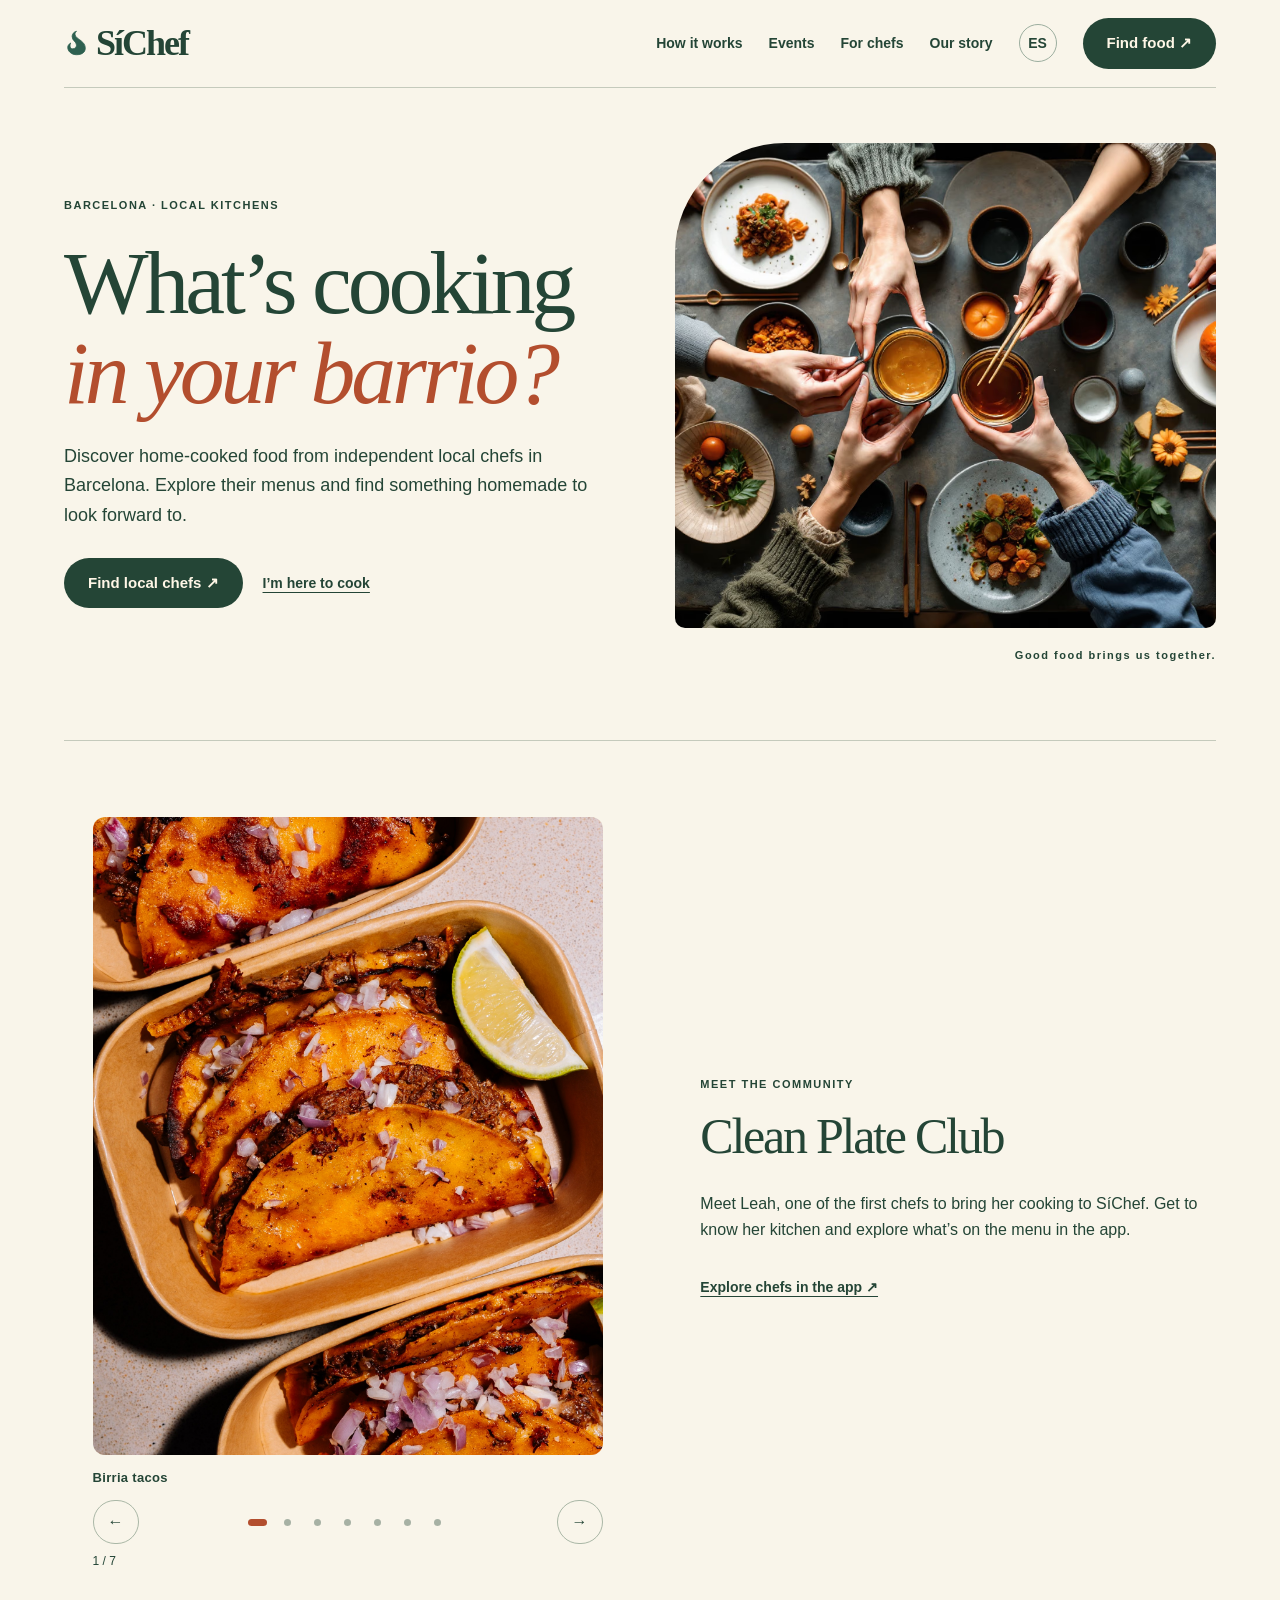
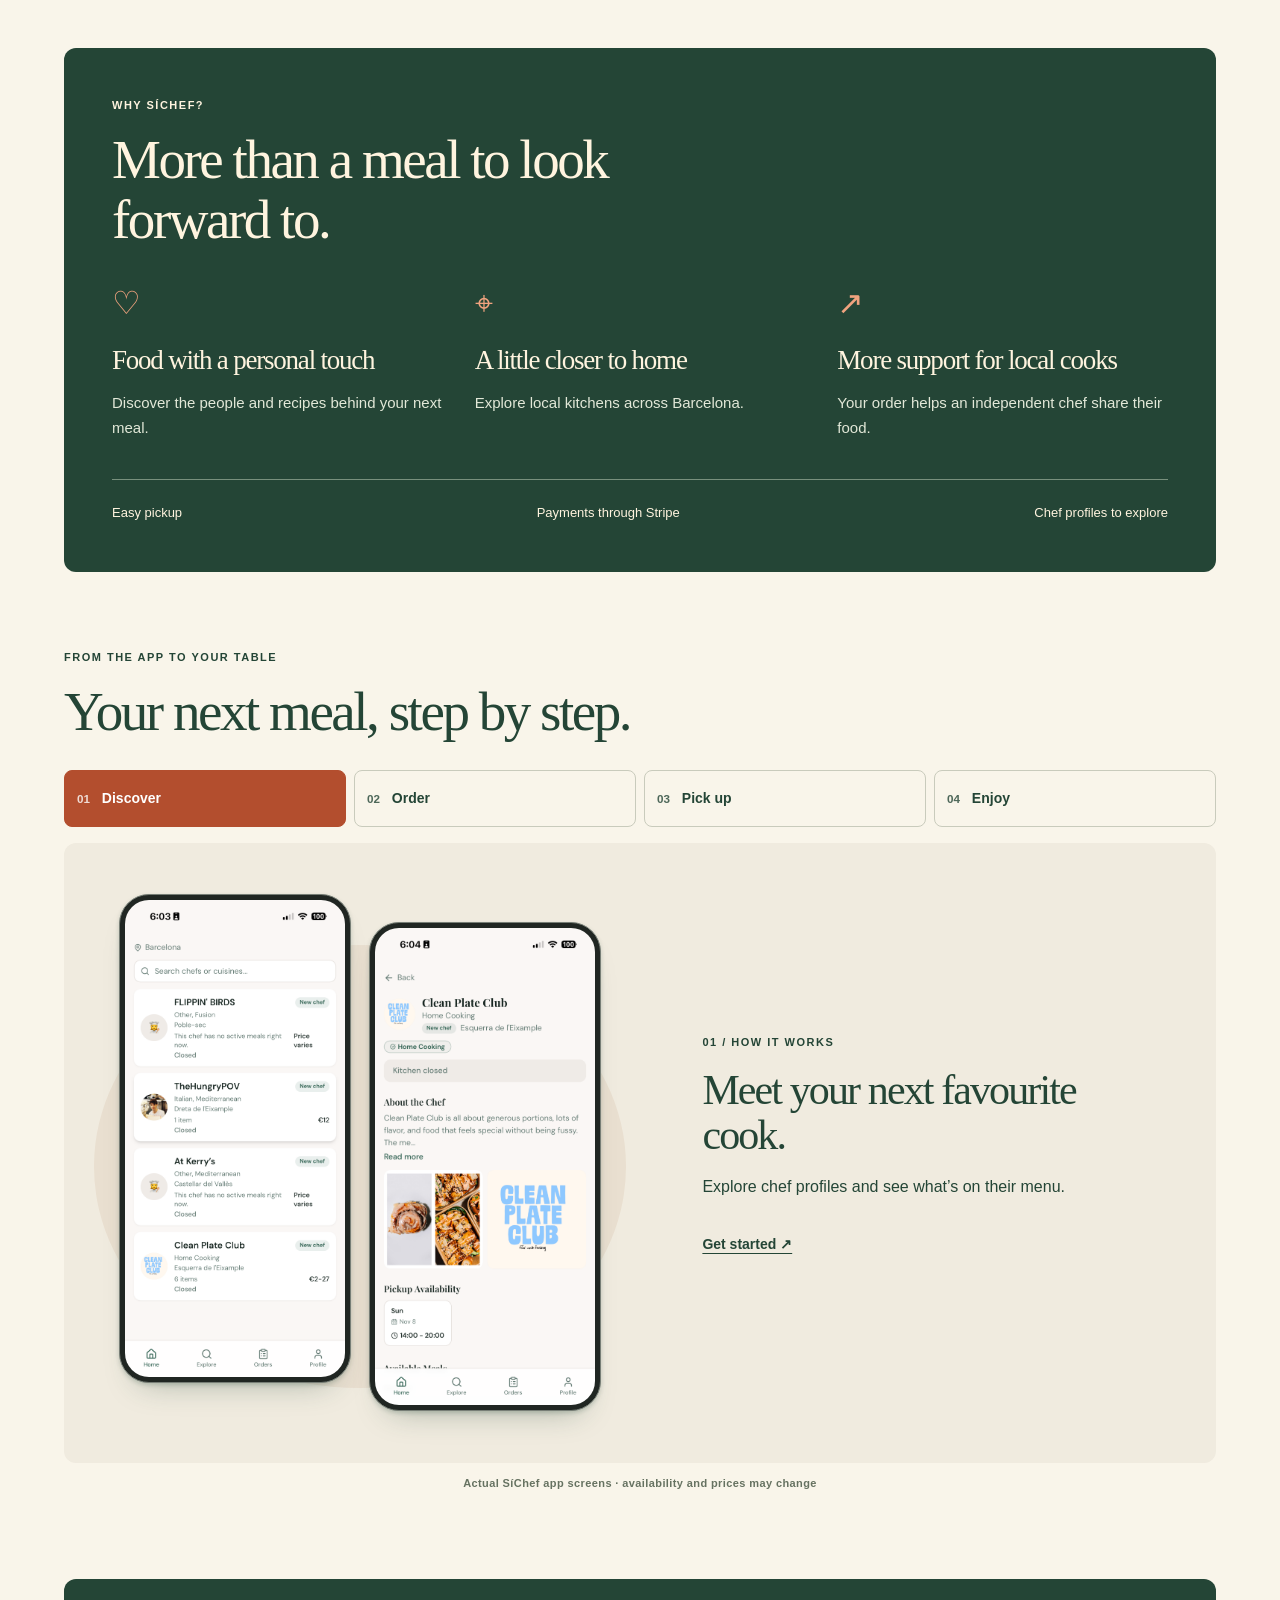
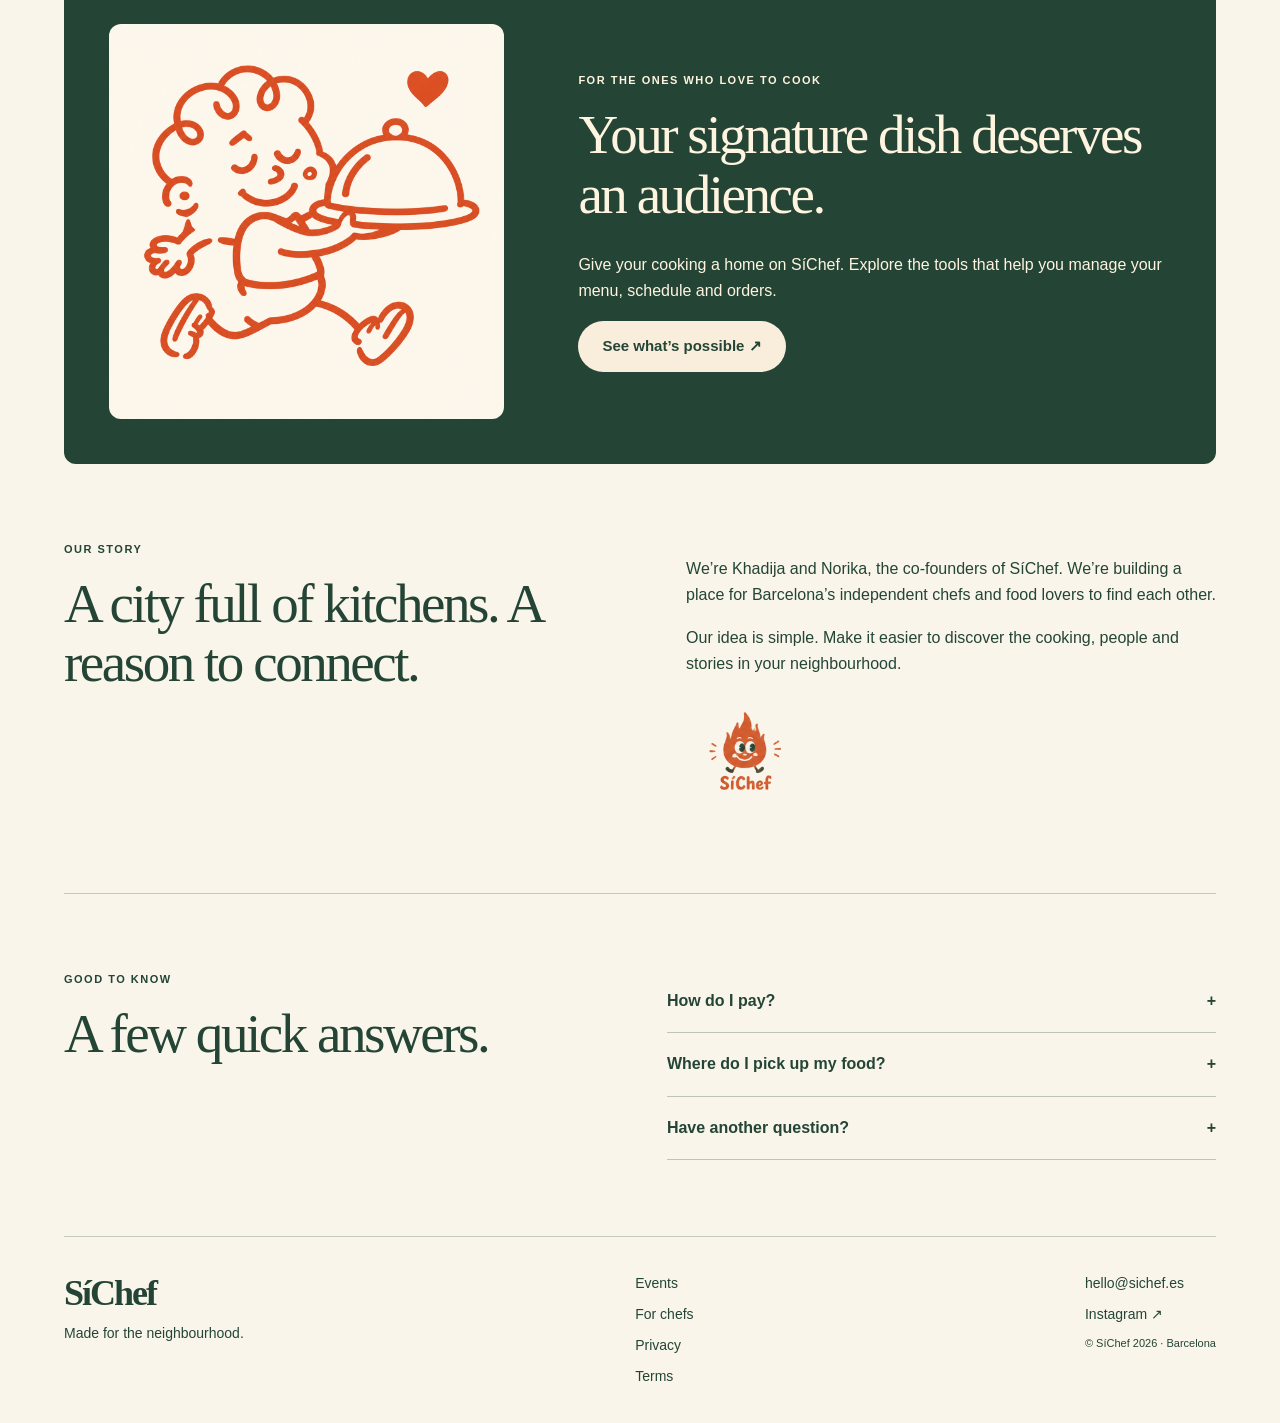
==== commit ccaa2f9d: "Polish Events navigation and footer links" ====
--- a/index.html
+++ b/index.html
@@ -1 +1 @@
-<!doctype html><html lang="en"><head><meta charset="utf-8"><meta name="viewport" content="width=device-width,initial-scale=1"><meta name="theme-color" content="#f9f5ea"><title>Home-Cooked Food & Local Chefs in Barcelona | SíChef</title><meta name="description" content="Discover independent local chefs in Barcelona, explore homemade meals and arrange convenient pickup through SíChef."><meta name="robots" content="index,follow,max-image-preview:large"><link rel="canonical" href="https://sichef.es/"><meta property="og:type" content="website"><meta property="og:site_name" content="SíChef"><meta property="og:locale" content="en_GB"><meta property="og:title" content="Home-Cooked Food & Local Chefs in Barcelona | SíChef"><meta property="og:description" content="Discover independent local chefs in Barcelona, explore homemade meals and arrange convenient pickup through SíChef."><meta property="og:url" content="https://sichef.es/"><meta property="og:image" content="https://sichef.es/dining.avif"><meta property="og:image:alt" content="Shared homemade food at a table"><meta name="twitter:card" content="summary_large_image"><meta name="twitter:title" content="Home-Cooked Food & Local Chefs in Barcelona | SíChef"><meta name="twitter:description" content="Discover independent local chefs in Barcelona, explore homemade meals and arrange convenient pickup through SíChef."><meta name="twitter:image" content="https://sichef.es/dining.avif"><script type="application/ld+json">{"@context":"https://schema.org","@graph":[{"@type":"Organization","@id":"https://sichef.es/#organization","name":"SíChef","url":"https://sichef.es/","logo":"https://sichef.es/flame.svg","sameAs":["https://www.instagram.com/sichef.bcn/"],"areaServed":{"@type":"City","name":"Barcelona"}},{"@type":"WebSite","@id":"https://sichef.es/#website","name":"SíChef","url":"https://sichef.es/","publisher":{"@id":"https://sichef.es/#organization"},"inLanguage":"en"},{"@type":"WebPage","@id":"https://sichef.es/#webpage","url":"https://sichef.es/","name":"Home-Cooked Food & Local Chefs in Barcelona | SíChef","description":"Discover independent local chefs in Barcelona, explore homemade meals and arrange convenient pickup through SíChef.","isPartOf":{"@id":"https://sichef.es/#website"},"about":{"@id":"https://sichef.es/#organization"},"inLanguage":"en"}]}</script><link rel="icon" href="/flame.svg"><link rel="stylesheet" href="/style.css?v=20261104-underline-fix"><script src="/app.js" defer></script></head><body><a data-es="Ir al contenido" class="skip" href="#main">Skip to content</a><header><a class="brand" href="/"><img src="/flame.svg" alt="">SíChef</a><button class="menu-toggle" aria-expanded="false" aria-controls="nav">☰ <span data-es="Menú">Menu</span></button><nav id="nav"><a data-es="Cómo funciona" href="/#how" class="">How it works</a><a data-es="Eventos" href="/events/" class="">Events</a><a data-es="Eventos" href="/events/">Events</a><a data-es="Para chefs" href="/for-chefs/" class="">For chefs</a><a data-es="Nuestra historia" href="/#about" class="">Our story</a><button id="lang" aria-label="Change language">ES</button><a data-es="Encontrar comida ↗" href="https://s-chef-customer-flow.vercel.app/" class="pill">Find food ↗</a></nav></header><main id="main"><section class="hero"><div><div data-es="BARCELONA · COCINA LOCAL" class="kicker">BARCELONA · LOCAL KITCHENS</div><h1><span data-es="¿Qué se cocina" >What’s cooking</span><em data-es="en tu barrio?" >in your barrio?</em></h1><p data-es="Conoce a los chefs de tu barrio, explora sus menús y descubre tu próxima comida casera." >Discover home-cooked food from independent local chefs in Barcelona. Explore their menus and find something homemade to look forward to.</p><a data-es="Descubrir chefs ↗" href="https://s-chef-customer-flow.vercel.app/" class="pill">Find local chefs ↗</a><a data-es="Quiero cocinar" href="/for-chefs/" class="text-link">I’m here to cook</a></div><figure><img src="/dining.avif" alt="Dishes shared around a table"><figcaption><span data-es="La buena comida nos une." >Good food brings us together.</span></figcaption></figure></section><section class="spotlight"><div class="cpc-carousel" role="region" aria-roledescription="carousel" aria-label="Clean Plate Club"><div class="cpc-slides"><figure class="cpc-slide" role="group" aria-roledescription="slide" aria-label="1 / 7" ><img src="/assets/clean-plate-club/birria-1.jpg" loading="lazy" alt="Clean Plate Club — Birria tacos" width="1638" height="2048"><figcaption data-es="Tacos de birria">Birria tacos</figcaption></figure><figure class="cpc-slide" role="group" aria-roledescription="slide" aria-label="2 / 7" hidden><img src="/assets/clean-plate-club/noodles.jpg" loading="lazy" alt="Clean Plate Club — Noodles" width="1638" height="2048"><figcaption data-es="Fideos">Noodles</figcaption></figure><figure class="cpc-slide" role="group" aria-roledescription="slide" aria-label="3 / 7" hidden><img src="/assets/clean-plate-club/ragu-1.jpg" loading="lazy" alt="Clean Plate Club — Ragù pasta" width="1638" height="2048"><figcaption data-es="Pasta al ragú">Ragù pasta</figcaption></figure><figure class="cpc-slide" role="group" aria-roledescription="slide" aria-label="4 / 7" hidden><img src="/assets/clean-plate-club/brownie-1.jpg" loading="lazy" alt="Clean Plate Club — Brownies" width="1638" height="2048"><figcaption data-es="Brownies">Brownies</figcaption></figure><figure class="cpc-slide" role="group" aria-roledescription="slide" aria-label="5 / 7" hidden><img src="/assets/clean-plate-club/cake.jpg" loading="lazy" alt="Clean Plate Club — Berry cake" width="1638" height="2048"><figcaption data-es="Tarta de frutos rojos">Berry cake</figcaption></figure><figure class="cpc-slide" role="group" aria-roledescription="slide" aria-label="6 / 7" hidden><img src="/assets/clean-plate-club/cookie-1.jpg" loading="lazy" alt="Clean Plate Club — Chocolate cookies" width="1638" height="2048"><figcaption data-es="Galletas de chocolate">Chocolate cookies</figcaption></figure><figure class="cpc-slide" role="group" aria-roledescription="slide" aria-label="7 / 7" hidden><img src="/assets/clean-plate-club/lemoncake.jpg" loading="lazy" alt="Clean Plate Club — Lemon cake" width="1638" height="2048"><figcaption data-es="Bizcocho de limón">Lemon cake</figcaption></figure></div><div class="cpc-controls"><button type="button" class="cpc-prev" aria-label="Previous photo / Foto anterior">←</button><div class="cpc-dots"><button type="button" class="cpc-dot" data-slide="0" aria-label="Photo / Foto 1" aria-current="true"><span></span></button><button type="button" class="cpc-dot" data-slide="1" aria-label="Photo / Foto 2" aria-current="false"><span></span></button><button type="button" class="cpc-dot" data-slide="2" aria-label="Photo / Foto 3" aria-current="false"><span></span></button><button type="button" class="cpc-dot" data-slide="3" aria-label="Photo / Foto 4" aria-current="false"><span></span></button><button type="button" class="cpc-dot" data-slide="4" aria-label="Photo / Foto 5" aria-current="false"><span></span></button><button type="button" class="cpc-dot" data-slide="5" aria-label="Photo / Foto 6" aria-current="false"><span></span></button><button type="button" class="cpc-dot" data-slide="6" aria-label="Photo / Foto 7" aria-current="false"><span></span></button></div><button type="button" class="cpc-next" aria-label="Next photo / Foto siguiente">→</button></div><div class="cpc-bottom"><span class="cpc-counter" aria-live="off">1 / 7</span></div></div><div><div data-es="CONOCE LA COMUNIDAD" class="kicker">MEET THE COMMUNITY</div><h2>Clean Plate Club</h2><p data-es="Conoce a Leah, una de las primeras chefs en compartir su cocina en SíChef. Descubre su propuesta y consulta los menús en la app." >Meet Leah, one of the first chefs to bring her cooking to SíChef. Get to know her kitchen and explore what’s on the menu in the app.</p><a data-es="Explorar chefs en la app ↗" href="https://s-chef-customer-flow.vercel.app/" class="text-link">Explore chefs in the app ↗</a></div></section><section class="benefits"><div data-es="¿POR QUÉ SÍCHEF?" class="kicker">WHY SÍCHEF?</div><h2 data-es="Mucho que disfrutar en cada comida." >More than a meal to look forward to.</h2><div class="benefit-grid"><article><span class="icon" aria-hidden="true">♡</span><h3 data-es="Comida con un toque personal" >Food with a personal touch</h3><p data-es="Descubre las personas y las recetas detrás de tu próxima comida." >Discover the people and recipes behind your next meal.</p></article><article><span class="icon" aria-hidden="true">⌖</span><h3 data-es="Más cerca de casa" >A little closer to home</h3><p data-es="Explora las cocinas locales de Barcelona." >Explore local kitchens across Barcelona.</p></article><article><span class="icon" aria-hidden="true">↗</span><h3 data-es="Más apoyo a los chefs locales" >More support for local cooks</h3><p data-es="Tu pedido ayuda a un chef independiente a compartir su cocina." >Your order helps an independent chef share their food.</p></article></div><div class="benefit-strip"><span data-es="Recogida sencilla" >Easy pickup</span><span data-es="Pagos a través de Stripe" >Payments through Stripe</span><span data-es="Perfiles de chefs para explorar" >Chef profiles to explore</span></div></section><section id="how"><div data-es="DE LA APP A TU MESA" class="kicker">FROM THE APP TO YOUR TABLE</div><h2 data-es="Tu próxima comida, paso a paso." >Your next meal, step by step.</h2><div class="showcase"><div class="tabs" role="tablist" aria-label="Product walkthrough"><button data-es="01 Descubre" role="tab" id="tab-0" aria-selected="true" aria-controls="panel-0" tabindex="0"><small>01</small> Discover</button><button data-es="02 Pide" role="tab" id="tab-1" aria-selected="false" aria-controls="panel-1" tabindex="-1"><small>02</small> Order</button><button data-es="03 Recoge" role="tab" id="tab-2" aria-selected="false" aria-controls="panel-2" tabindex="-1"><small>03</small> Pick up</button><button data-es="04 Disfruta" role="tab" id="tab-3" aria-selected="false" aria-controls="panel-3" tabindex="-1"><small>04</small> Enjoy</button></div><div class="demo-panel" role="tabpanel" id="panel-0" aria-labelledby="tab-0" ><div class="screen app-mockup phone-pair"><div class="phone-frame"><img loading="lazy" src="/assets/app/discovery.png" alt="SíChef app showing local chefs in Barcelona"></div><div class="phone-frame"><img loading="lazy" src="/assets/app/chef-profile.png" alt="Clean Plate Club profile and pickup availability"></div></div><div><div data-es="01 / CÓMO FUNCIONA" class="kicker">01 / HOW IT WORKS</div><h3 data-es="Conoce a tu próximo chef favorito." >Meet your next favourite cook.</h3><p data-es="Explora los perfiles de los chefs y descubre sus menús." >Explore chef profiles and see what’s on their menu.</p><a data-es="Empezar ↗" href="https://s-chef-customer-flow.vercel.app/" class="text-link">Get started ↗</a></div></div><div class="demo-panel" role="tabpanel" id="panel-1" aria-labelledby="tab-1" hidden><div class="screen app-mockup phone-pair"><div class="phone-frame"><img loading="lazy" src="/assets/app/customer-meal.jpg" alt="Customer viewing a meal before adding it to the cart"></div><div class="phone-frame"><img loading="lazy" src="/assets/app/customer-pickup.jpg" alt="Customer choosing a pickup date and time while ordering"></div></div><div><div data-es="02 / CÓMO FUNCIONA" class="kicker">02 / HOW IT WORKS</div><h3 data-es="Algo rico te espera." >Something good is on the menu.</h3><p data-es="Elige un plato, selecciona un horario disponible y paga en la app." >Choose a dish, select an available pickup time and pay in the app.</p><a data-es="Empezar ↗" href="https://s-chef-customer-flow.vercel.app/" class="text-link">Get started ↗</a></div></div><div class="demo-panel" role="tabpanel" id="panel-2" aria-labelledby="tab-2" hidden><div class="screen app-mockup phone-pair"><div class="phone-frame"><img loading="lazy" src="/assets/app/active-orders.png" alt="Customer active orders with pickup details and order status"></div><div class="phone-frame"><img loading="lazy" src="/assets/app/order-flow.png" alt="Customer order status timeline and pickup progress"></div></div><div><div data-es="03 / CÓMO FUNCIONA" class="kicker">03 / HOW IT WORKS</div><h3 data-es="Tu barrio, tu punto de recogida." >Your neighbourhood, your pickup.</h3><p data-es="Consulta los detalles del pedido y recoge la comida directamente del chef." >Follow the details in your order and collect directly from your chef.</p><a data-es="Empezar ↗" href="https://s-chef-customer-flow.vercel.app/" class="text-link">Get started ↗</a></div></div><div class="demo-panel" role="tabpanel" id="panel-3" aria-labelledby="tab-3" hidden><div class="screen"><img loading="lazy" src="/assets/clean-plate-club/birria-1.jpg" alt="Freshly prepared birria tacos from Clean Plate Club"></div><div><div data-es="04 / CÓMO FUNCIONA" class="kicker">04 / HOW IT WORKS</div><h3 data-es="Haz sitio en la mesa." >Make room at the table.</h3><p data-es="Lleva tu comida a casa y disfruta de platos preparados con cariño." >Bring your meal home, settle in and enjoy food made with care.</p><a data-es="Empezar ↗" href="https://s-chef-customer-flow.vercel.app/" class="text-link">Get started ↗</a></div></div><p data-es="Capturas reales de la app SíChef · disponibilidad y precios sujetos a cambios" class="caption">Actual SíChef app screens · availability and prices may change</p></div></section><section class="chef-invite"><img loading="lazy" src="/assets/chef-art.png" alt="SíChef illustrated chef carrying a dish"><div><div data-es="PARA QUIENES AMAN COCINAR" class="kicker">FOR THE ONES WHO LOVE TO COOK</div><h2 data-es="Tu plato estrella merece su público." >Your signature dish deserves an audience.</h2><p data-es="Dale un lugar a tu cocina en SíChef. Descubre las herramientas para gestionar tu menú, tus horarios y tus pedidos." >Give your cooking a home on SíChef. Explore the tools that help you manage your menu, schedule and orders.</p><a data-es="Descubrir las herramientas ↗" href="/for-chefs/" class="pill light">See what’s possible ↗</a></div></section><section id="about" class="about"><div><div data-es="NUESTRA HISTORIA" class="kicker">OUR STORY</div><h2 data-es="Una ciudad llena de cocinas. Un motivo para conectar." >A city full of kitchens. A reason to connect.</h2></div><div><p data-es="Somos Khadija y Norika, cofundadoras de SíChef. Estamos creando un espacio para conectar a los chefs independientes de Barcelona con quienes disfrutan de la buena comida." >We’re Khadija and Norika, the co-founders of SíChef. We’re building a place for Barcelona’s independent chefs and food lovers to find each other.</p><p data-es="Nuestra idea es sencilla. Facilitar el descubrimiento de las cocinas, las personas y las historias de tu barrio." >Our idea is simple. Make it easier to discover the cooking, people and stories in your neighbourhood.</p><img class="mascot" loading="lazy" src="/assets/mascot.png" alt="SíChef smiling flame mascot"></div></section><section class="faq"><div><div data-es="PARA SABER MÁS" class="kicker">GOOD TO KNOW</div><h2 data-es="Algunas respuestas rápidas." >A few quick answers.</h2></div><div><details><summary data-es="¿Cómo pago?" >How do I pay?</summary><p data-es="Los pagos se procesan a través de Stripe en la app de pedidos." >Payments are handled through Stripe in the ordering app.</p></details><details><summary data-es="¿Dónde recojo mi comida?" >Where do I pick up my food?</summary><p data-es="Consulta el lugar y los horarios de recogida en la app antes de hacer tu pedido." >Check the pickup location and available times in the ordering app before placing your order.</p></details><details><summary data-es="¿Tienes otra pregunta?" >Have another question?</summary><p data-es="Escríbenos a hello@sichef.es. Estaremos encantadas de ayudarte." >Say hello at hello@sichef.es. We’re happy to help.</p></details></div></section></main><footer><div><a class="brand" href="/">SíChef</a><p data-es="Hecho para el barrio." >Made for the neighbourhood.</p></div><div><a data-es="Para chefs" href="/for-chefs/" class="">For chefs</a><a data-es="Privacidad" href="/privacy/" class="">Privacy</a><a data-es="Condiciones" href="/terms/" class="">Terms</a></div><div><a href="mailto:hello@sichef.es">hello@sichef.es</a><a href="https://www.instagram.com/sichef.bcn/">Instagram ↗</a><small>© SíChef 2026 · Barcelona</small></div></footer></body></html>+<!doctype html><html lang="en"><head><meta charset="utf-8"><meta name="viewport" content="width=device-width,initial-scale=1"><meta name="theme-color" content="#f9f5ea"><title>Home-Cooked Food & Local Chefs in Barcelona | SíChef</title><meta name="description" content="Discover independent local chefs in Barcelona, explore homemade meals and arrange convenient pickup through SíChef."><meta name="robots" content="index,follow,max-image-preview:large"><link rel="canonical" href="https://sichef.es/"><meta property="og:type" content="website"><meta property="og:site_name" content="SíChef"><meta property="og:locale" content="en_GB"><meta property="og:title" content="Home-Cooked Food & Local Chefs in Barcelona | SíChef"><meta property="og:description" content="Discover independent local chefs in Barcelona, explore homemade meals and arrange convenient pickup through SíChef."><meta property="og:url" content="https://sichef.es/"><meta property="og:image" content="https://sichef.es/dining.avif"><meta property="og:image:alt" content="Shared homemade food at a table"><meta name="twitter:card" content="summary_large_image"><meta name="twitter:title" content="Home-Cooked Food & Local Chefs in Barcelona | SíChef"><meta name="twitter:description" content="Discover independent local chefs in Barcelona, explore homemade meals and arrange convenient pickup through SíChef."><meta name="twitter:image" content="https://sichef.es/dining.avif"><script type="application/ld+json">{"@context":"https://schema.org","@graph":[{"@type":"Organization","@id":"https://sichef.es/#organization","name":"SíChef","url":"https://sichef.es/","logo":"https://sichef.es/flame.svg","sameAs":["https://www.instagram.com/sichef.bcn/"],"areaServed":{"@type":"City","name":"Barcelona"}},{"@type":"WebSite","@id":"https://sichef.es/#website","name":"SíChef","url":"https://sichef.es/","publisher":{"@id":"https://sichef.es/#organization"},"inLanguage":"en"},{"@type":"WebPage","@id":"https://sichef.es/#webpage","url":"https://sichef.es/","name":"Home-Cooked Food & Local Chefs in Barcelona | SíChef","description":"Discover independent local chefs in Barcelona, explore homemade meals and arrange convenient pickup through SíChef.","isPartOf":{"@id":"https://sichef.es/#website"},"about":{"@id":"https://sichef.es/#organization"},"inLanguage":"en"}]}</script><link rel="icon" href="/flame.svg"><link rel="stylesheet" href="/style.css?v=20261104-underline-fix"><script src="/app.js" defer></script></head><body><a data-es="Ir al contenido" class="skip" href="#main">Skip to content</a><header><a class="brand" href="/"><img src="/flame.svg" alt="">SíChef</a><button class="menu-toggle" aria-expanded="false" aria-controls="nav">☰ <span data-es="Menú">Menu</span></button><nav id="nav"><a data-es="Cómo funciona" href="/#how" class="">How it works</a><a data-es="Eventos" href="/events/" class="">Events</a><a data-es="Para chefs" href="/for-chefs/" class="">For chefs</a><a data-es="Nuestra historia" href="/#about" class="">Our story</a><button id="lang" aria-label="Change language">ES</button><a data-es="Encontrar comida ↗" href="https://s-chef-customer-flow.vercel.app/" class="pill">Find food ↗</a></nav></header><main id="main"><section class="hero"><div><div data-es="BARCELONA · COCINA LOCAL" class="kicker">BARCELONA · LOCAL KITCHENS</div><h1><span data-es="¿Qué se cocina" >What’s cooking</span><em data-es="en tu barrio?" >in your barrio?</em></h1><p data-es="Conoce a los chefs de tu barrio, explora sus menús y descubre tu próxima comida casera." >Discover home-cooked food from independent local chefs in Barcelona. Explore their menus and find something homemade to look forward to.</p><a data-es="Descubrir chefs ↗" href="https://s-chef-customer-flow.vercel.app/" class="pill">Find local chefs ↗</a><a data-es="Quiero cocinar" href="/for-chefs/" class="text-link">I’m here to cook</a></div><figure><img src="/dining.avif" alt="Dishes shared around a table"><figcaption><span data-es="La buena comida nos une." >Good food brings us together.</span></figcaption></figure></section><section class="spotlight"><div class="cpc-carousel" role="region" aria-roledescription="carousel" aria-label="Clean Plate Club"><div class="cpc-slides"><figure class="cpc-slide" role="group" aria-roledescription="slide" aria-label="1 / 7" ><img src="/assets/clean-plate-club/birria-1.jpg" loading="lazy" alt="Clean Plate Club — Birria tacos" width="1638" height="2048"><figcaption data-es="Tacos de birria">Birria tacos</figcaption></figure><figure class="cpc-slide" role="group" aria-roledescription="slide" aria-label="2 / 7" hidden><img src="/assets/clean-plate-club/noodles.jpg" loading="lazy" alt="Clean Plate Club — Noodles" width="1638" height="2048"><figcaption data-es="Fideos">Noodles</figcaption></figure><figure class="cpc-slide" role="group" aria-roledescription="slide" aria-label="3 / 7" hidden><img src="/assets/clean-plate-club/ragu-1.jpg" loading="lazy" alt="Clean Plate Club — Ragù pasta" width="1638" height="2048"><figcaption data-es="Pasta al ragú">Ragù pasta</figcaption></figure><figure class="cpc-slide" role="group" aria-roledescription="slide" aria-label="4 / 7" hidden><img src="/assets/clean-plate-club/brownie-1.jpg" loading="lazy" alt="Clean Plate Club — Brownies" width="1638" height="2048"><figcaption data-es="Brownies">Brownies</figcaption></figure><figure class="cpc-slide" role="group" aria-roledescription="slide" aria-label="5 / 7" hidden><img src="/assets/clean-plate-club/cake.jpg" loading="lazy" alt="Clean Plate Club — Berry cake" width="1638" height="2048"><figcaption data-es="Tarta de frutos rojos">Berry cake</figcaption></figure><figure class="cpc-slide" role="group" aria-roledescription="slide" aria-label="6 / 7" hidden><img src="/assets/clean-plate-club/cookie-1.jpg" loading="lazy" alt="Clean Plate Club — Chocolate cookies" width="1638" height="2048"><figcaption data-es="Galletas de chocolate">Chocolate cookies</figcaption></figure><figure class="cpc-slide" role="group" aria-roledescription="slide" aria-label="7 / 7" hidden><img src="/assets/clean-plate-club/lemoncake.jpg" loading="lazy" alt="Clean Plate Club — Lemon cake" width="1638" height="2048"><figcaption data-es="Bizcocho de limón">Lemon cake</figcaption></figure></div><div class="cpc-controls"><button type="button" class="cpc-prev" aria-label="Previous photo / Foto anterior">←</button><div class="cpc-dots"><button type="button" class="cpc-dot" data-slide="0" aria-label="Photo / Foto 1" aria-current="true"><span></span></button><button type="button" class="cpc-dot" data-slide="1" aria-label="Photo / Foto 2" aria-current="false"><span></span></button><button type="button" class="cpc-dot" data-slide="2" aria-label="Photo / Foto 3" aria-current="false"><span></span></button><button type="button" class="cpc-dot" data-slide="3" aria-label="Photo / Foto 4" aria-current="false"><span></span></button><button type="button" class="cpc-dot" data-slide="4" aria-label="Photo / Foto 5" aria-current="false"><span></span></button><button type="button" class="cpc-dot" data-slide="5" aria-label="Photo / Foto 6" aria-current="false"><span></span></button><button type="button" class="cpc-dot" data-slide="6" aria-label="Photo / Foto 7" aria-current="false"><span></span></button></div><button type="button" class="cpc-next" aria-label="Next photo / Foto siguiente">→</button></div><div class="cpc-bottom"><span class="cpc-counter" aria-live="off">1 / 7</span></div></div><div><div data-es="CONOCE LA COMUNIDAD" class="kicker">MEET THE COMMUNITY</div><h2>Clean Plate Club</h2><p data-es="Conoce a Leah, una de las primeras chefs en compartir su cocina en SíChef. Descubre su propuesta y consulta los menús en la app." >Meet Leah, one of the first chefs to bring her cooking to SíChef. Get to know her kitchen and explore what’s on the menu in the app.</p><a data-es="Explorar chefs en la app ↗" href="https://s-chef-customer-flow.vercel.app/" class="text-link">Explore chefs in the app ↗</a></div></section><section class="benefits"><div data-es="¿POR QUÉ SÍCHEF?" class="kicker">WHY SÍCHEF?</div><h2 data-es="Mucho que disfrutar en cada comida." >More than a meal to look forward to.</h2><div class="benefit-grid"><article><span class="icon" aria-hidden="true">♡</span><h3 data-es="Comida con un toque personal" >Food with a personal touch</h3><p data-es="Descubre las personas y las recetas detrás de tu próxima comida." >Discover the people and recipes behind your next meal.</p></article><article><span class="icon" aria-hidden="true">⌖</span><h3 data-es="Más cerca de casa" >A little closer to home</h3><p data-es="Explora las cocinas locales de Barcelona." >Explore local kitchens across Barcelona.</p></article><article><span class="icon" aria-hidden="true">↗</span><h3 data-es="Más apoyo a los chefs locales" >More support for local cooks</h3><p data-es="Tu pedido ayuda a un chef independiente a compartir su cocina." >Your order helps an independent chef share their food.</p></article></div><div class="benefit-strip"><span data-es="Recogida sencilla" >Easy pickup</span><span data-es="Pagos a través de Stripe" >Payments through Stripe</span><span data-es="Perfiles de chefs para explorar" >Chef profiles to explore</span></div></section><section id="how"><div data-es="DE LA APP A TU MESA" class="kicker">FROM THE APP TO YOUR TABLE</div><h2 data-es="Tu próxima comida, paso a paso." >Your next meal, step by step.</h2><div class="showcase"><div class="tabs" role="tablist" aria-label="Product walkthrough"><button data-es="01 Descubre" role="tab" id="tab-0" aria-selected="true" aria-controls="panel-0" tabindex="0"><small>01</small> Discover</button><button data-es="02 Pide" role="tab" id="tab-1" aria-selected="false" aria-controls="panel-1" tabindex="-1"><small>02</small> Order</button><button data-es="03 Recoge" role="tab" id="tab-2" aria-selected="false" aria-controls="panel-2" tabindex="-1"><small>03</small> Pick up</button><button data-es="04 Disfruta" role="tab" id="tab-3" aria-selected="false" aria-controls="panel-3" tabindex="-1"><small>04</small> Enjoy</button></div><div class="demo-panel" role="tabpanel" id="panel-0" aria-labelledby="tab-0" ><div class="screen app-mockup phone-pair"><div class="phone-frame"><img loading="lazy" src="/assets/app/discovery.png" alt="SíChef app showing local chefs in Barcelona"></div><div class="phone-frame"><img loading="lazy" src="/assets/app/chef-profile.png" alt="Clean Plate Club profile and pickup availability"></div></div><div><div data-es="01 / CÓMO FUNCIONA" class="kicker">01 / HOW IT WORKS</div><h3 data-es="Conoce a tu próximo chef favorito." >Meet your next favourite cook.</h3><p data-es="Explora los perfiles de los chefs y descubre sus menús." >Explore chef profiles and see what’s on their menu.</p><a data-es="Empezar ↗" href="https://s-chef-customer-flow.vercel.app/" class="text-link">Get started ↗</a></div></div><div class="demo-panel" role="tabpanel" id="panel-1" aria-labelledby="tab-1" hidden><div class="screen app-mockup phone-pair"><div class="phone-frame"><img loading="lazy" src="/assets/app/customer-meal.jpg" alt="Customer viewing a meal before adding it to the cart"></div><div class="phone-frame"><img loading="lazy" src="/assets/app/customer-pickup.jpg" alt="Customer choosing a pickup date and time while ordering"></div></div><div><div data-es="02 / CÓMO FUNCIONA" class="kicker">02 / HOW IT WORKS</div><h3 data-es="Algo rico te espera." >Something good is on the menu.</h3><p data-es="Elige un plato, selecciona un horario disponible y paga en la app." >Choose a dish, select an available pickup time and pay in the app.</p><a data-es="Empezar ↗" href="https://s-chef-customer-flow.vercel.app/" class="text-link">Get started ↗</a></div></div><div class="demo-panel" role="tabpanel" id="panel-2" aria-labelledby="tab-2" hidden><div class="screen app-mockup phone-pair"><div class="phone-frame"><img loading="lazy" src="/assets/app/active-orders.png" alt="Customer active orders with pickup details and order status"></div><div class="phone-frame"><img loading="lazy" src="/assets/app/order-flow.png" alt="Customer order status timeline and pickup progress"></div></div><div><div data-es="03 / CÓMO FUNCIONA" class="kicker">03 / HOW IT WORKS</div><h3 data-es="Tu barrio, tu punto de recogida." >Your neighbourhood, your pickup.</h3><p data-es="Consulta los detalles del pedido y recoge la comida directamente del chef." >Follow the details in your order and collect directly from your chef.</p><a data-es="Empezar ↗" href="https://s-chef-customer-flow.vercel.app/" class="text-link">Get started ↗</a></div></div><div class="demo-panel" role="tabpanel" id="panel-3" aria-labelledby="tab-3" hidden><div class="screen"><img loading="lazy" src="/assets/clean-plate-club/birria-1.jpg" alt="Freshly prepared birria tacos from Clean Plate Club"></div><div><div data-es="04 / CÓMO FUNCIONA" class="kicker">04 / HOW IT WORKS</div><h3 data-es="Haz sitio en la mesa." >Make room at the table.</h3><p data-es="Lleva tu comida a casa y disfruta de platos preparados con cariño." >Bring your meal home, settle in and enjoy food made with care.</p><a data-es="Empezar ↗" href="https://s-chef-customer-flow.vercel.app/" class="text-link">Get started ↗</a></div></div><p data-es="Capturas reales de la app SíChef · disponibilidad y precios sujetos a cambios" class="caption">Actual SíChef app screens · availability and prices may change</p></div></section><section class="chef-invite"><img loading="lazy" src="/assets/chef-art.png" alt="SíChef illustrated chef carrying a dish"><div><div data-es="PARA QUIENES AMAN COCINAR" class="kicker">FOR THE ONES WHO LOVE TO COOK</div><h2 data-es="Tu plato estrella merece su público." >Your signature dish deserves an audience.</h2><p data-es="Dale un lugar a tu cocina en SíChef. Descubre las herramientas para gestionar tu menú, tus horarios y tus pedidos." >Give your cooking a home on SíChef. Explore the tools that help you manage your menu, schedule and orders.</p><a data-es="Descubrir las herramientas ↗" href="/for-chefs/" class="pill light">See what’s possible ↗</a></div></section><section id="about" class="about"><div><div data-es="NUESTRA HISTORIA" class="kicker">OUR STORY</div><h2 data-es="Una ciudad llena de cocinas. Un motivo para conectar." >A city full of kitchens. A reason to connect.</h2></div><div><p data-es="Somos Khadija y Norika, cofundadoras de SíChef. Estamos creando un espacio para conectar a los chefs independientes de Barcelona con quienes disfrutan de la buena comida." >We’re Khadija and Norika, the co-founders of SíChef. We’re building a place for Barcelona’s independent chefs and food lovers to find each other.</p><p data-es="Nuestra idea es sencilla. Facilitar el descubrimiento de las cocinas, las personas y las historias de tu barrio." >Our idea is simple. Make it easier to discover the cooking, people and stories in your neighbourhood.</p><img class="mascot" loading="lazy" src="/assets/mascot.png" alt="SíChef smiling flame mascot"></div></section><section class="faq"><div><div data-es="PARA SABER MÁS" class="kicker">GOOD TO KNOW</div><h2 data-es="Algunas respuestas rápidas." >A few quick answers.</h2></div><div><details><summary data-es="¿Cómo pago?" >How do I pay?</summary><p data-es="Los pagos se procesan a través de Stripe en la app de pedidos." >Payments are handled through Stripe in the ordering app.</p></details><details><summary data-es="¿Dónde recojo mi comida?" >Where do I pick up my food?</summary><p data-es="Consulta el lugar y los horarios de recogida en la app antes de hacer tu pedido." >Check the pickup location and available times in the ordering app before placing your order.</p></details><details><summary data-es="¿Tienes otra pregunta?" >Have another question?</summary><p data-es="Escríbenos a hello@sichef.es. Estaremos encantadas de ayudarte." >Say hello at hello@sichef.es. We’re happy to help.</p></details></div></section></main><footer><div><a class="brand" href="/">SíChef</a><p data-es="Hecho para el barrio." >Made for the neighbourhood.</p></div><div><a data-es="Eventos" href="/events/">Events</a><a data-es="Para chefs" href="/for-chefs/" class="">For chefs</a><a data-es="Privacidad" href="/privacy/" class="">Privacy</a><a data-es="Condiciones" href="/terms/" class="">Terms</a></div><div><a href="mailto:hello@sichef.es">hello@sichef.es</a><a href="https://www.instagram.com/sichef.bcn/">Instagram ↗</a><small>© SíChef 2026 · Barcelona</small></div></footer></body></html>
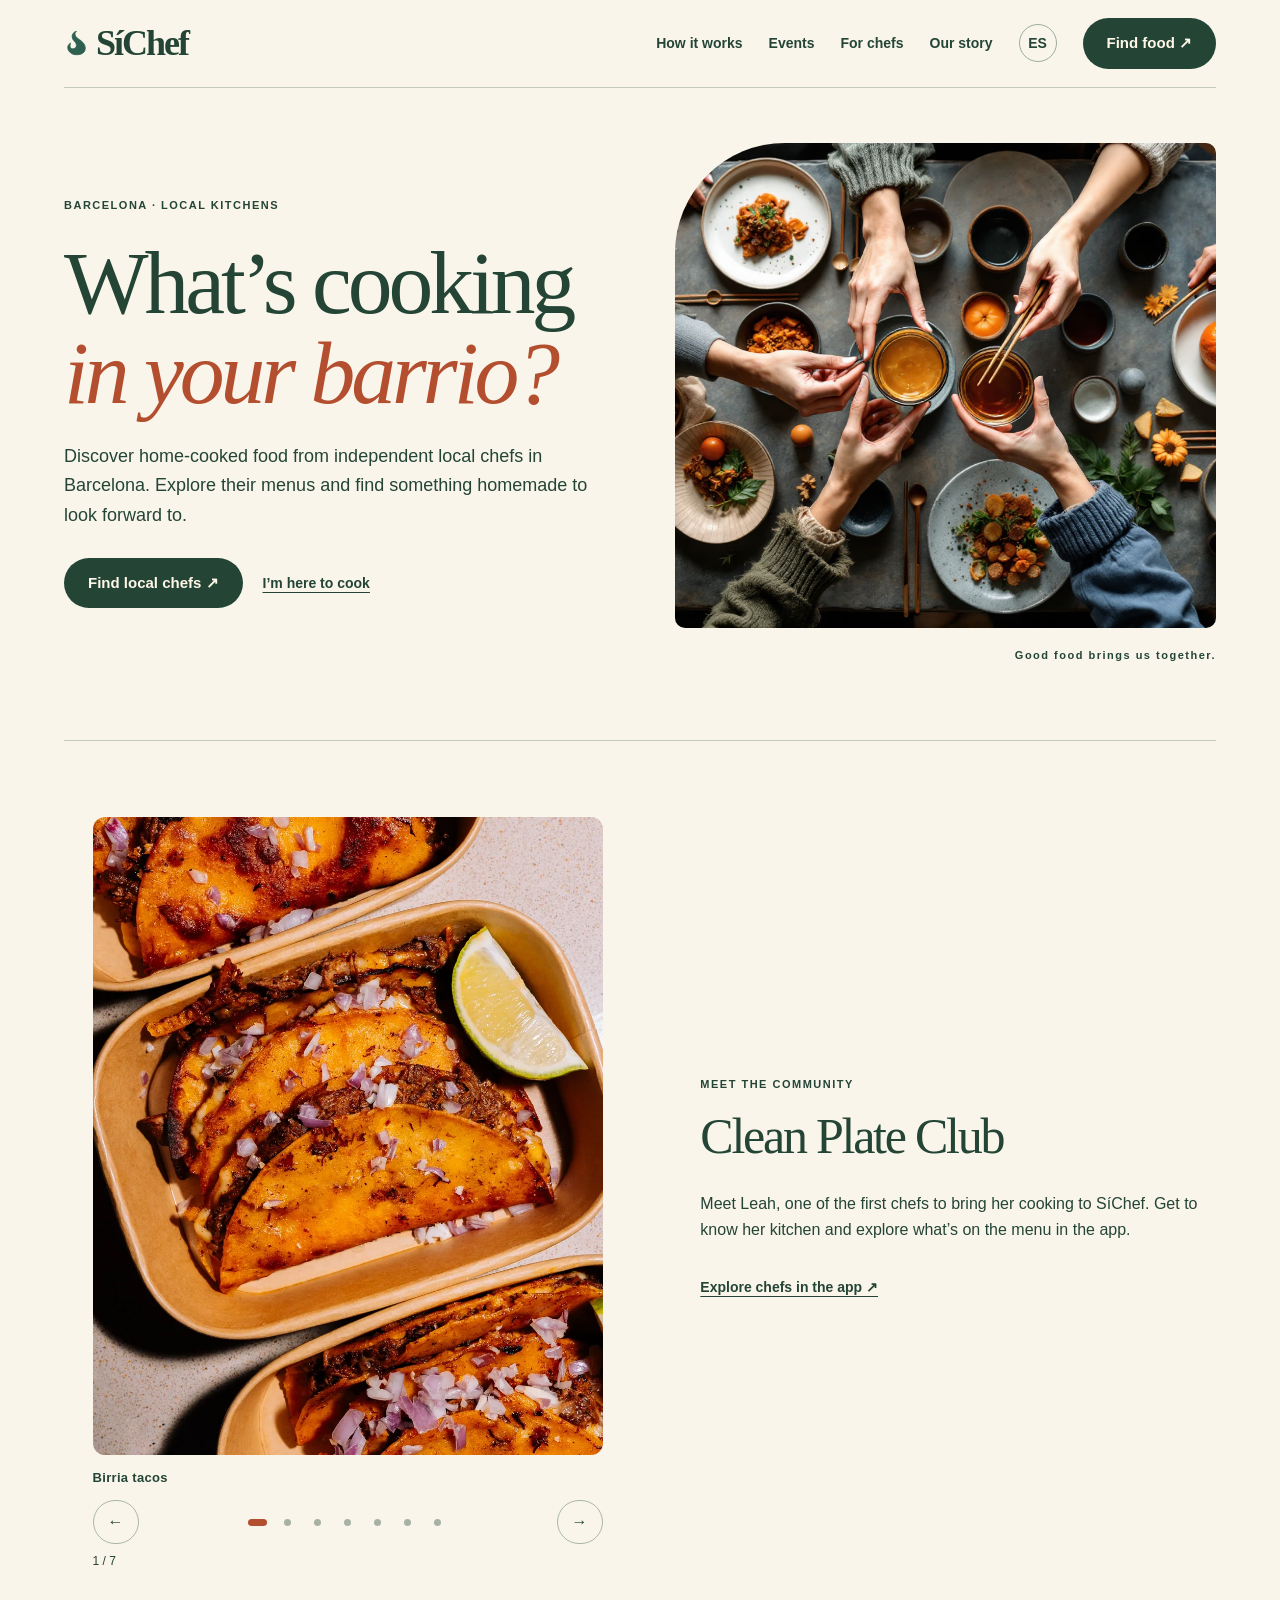
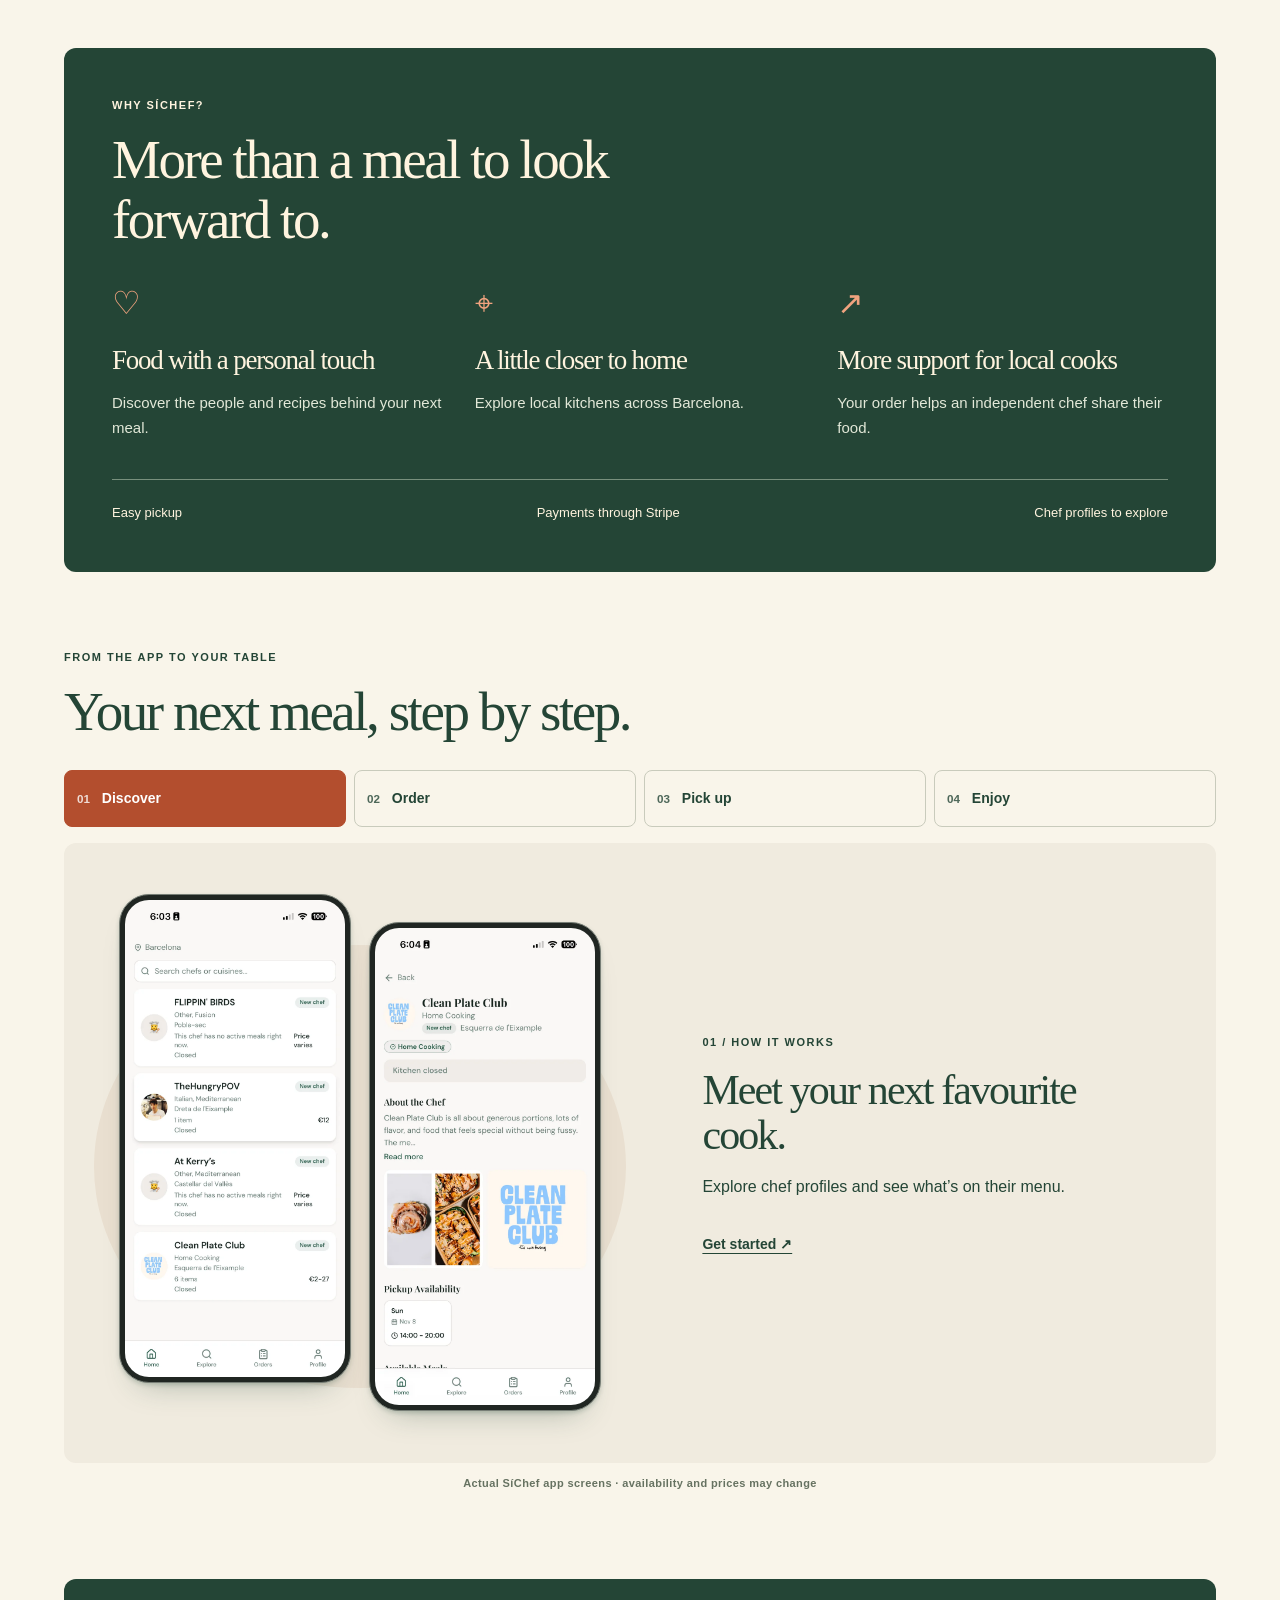
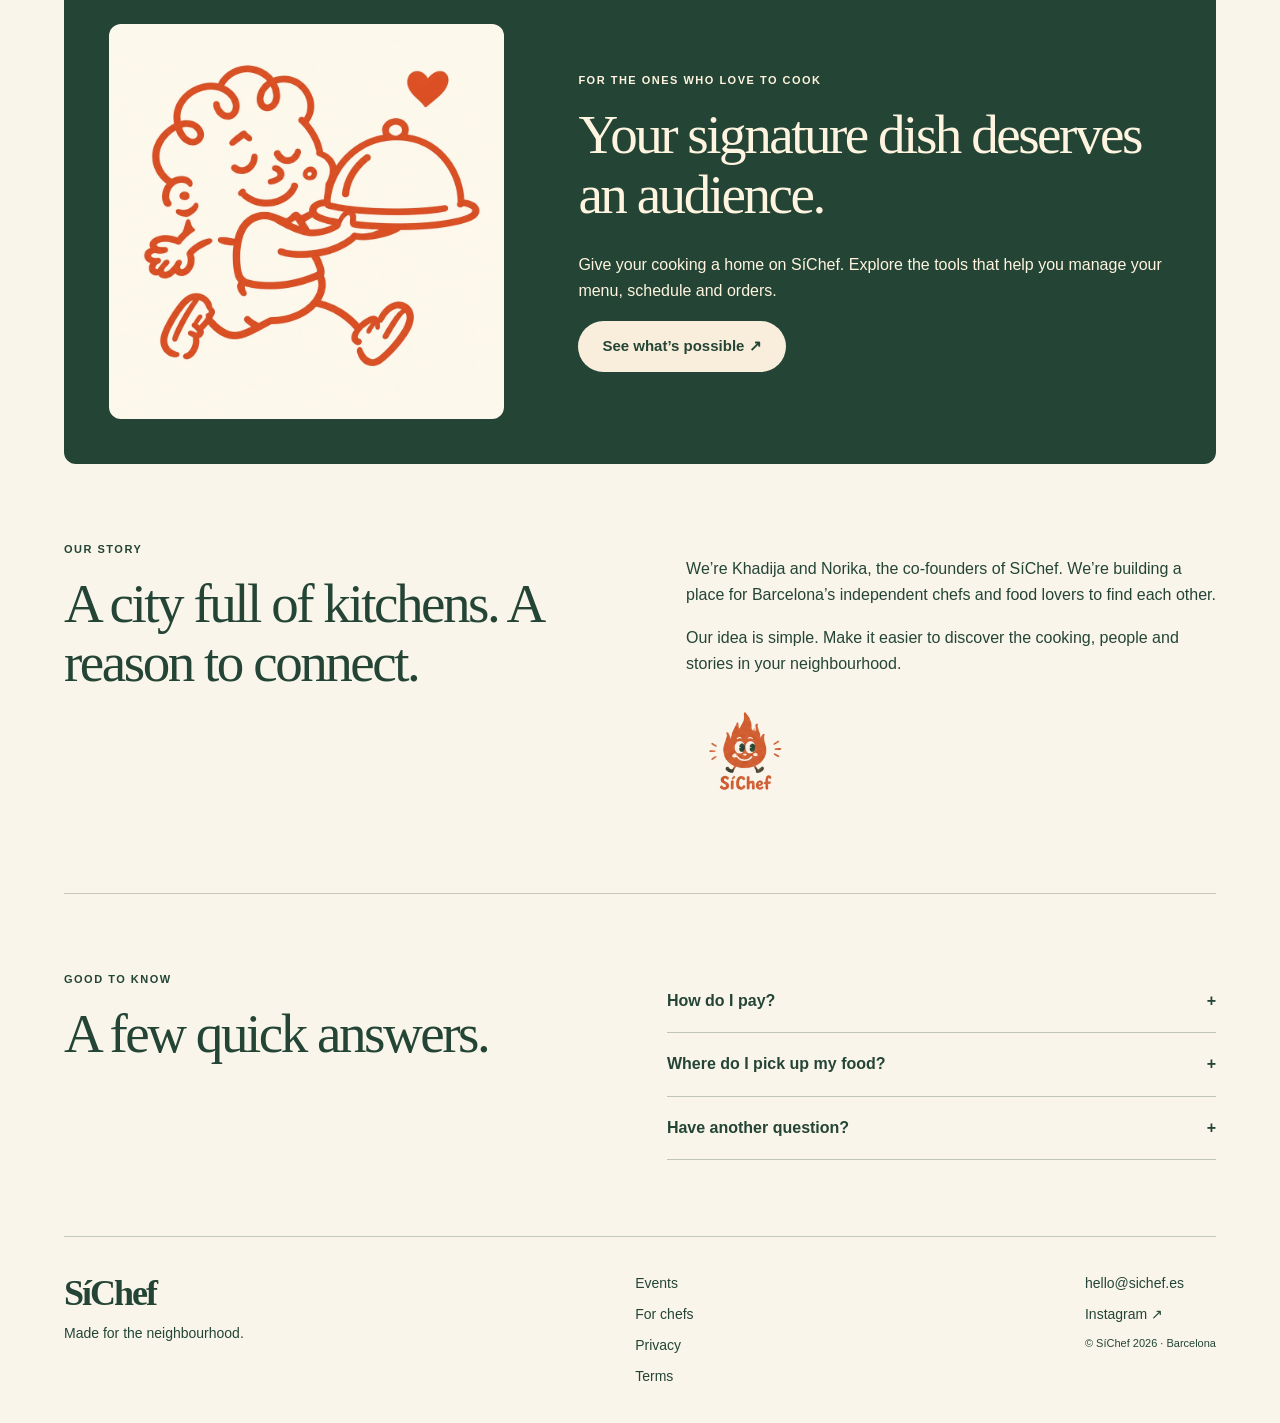
==== commit b4f4369c: "Convert site images to WebP Replace PNG and JPEG assets with WebP versions and update image referenc" ====
--- a/index.html
+++ b/index.html
@@ -1 +1 @@
-<!doctype html><html lang="en"><head><meta charset="utf-8"><meta name="viewport" content="width=device-width,initial-scale=1"><meta name="theme-color" content="#f9f5ea"><title>Home-Cooked Food & Local Chefs in Barcelona | SíChef</title><meta name="description" content="Discover independent local chefs in Barcelona, explore homemade meals and arrange convenient pickup through SíChef."><meta name="robots" content="index,follow,max-image-preview:large"><link rel="canonical" href="https://sichef.es/"><meta property="og:type" content="website"><meta property="og:site_name" content="SíChef"><meta property="og:locale" content="en_GB"><meta property="og:title" content="Home-Cooked Food & Local Chefs in Barcelona | SíChef"><meta property="og:description" content="Discover independent local chefs in Barcelona, explore homemade meals and arrange convenient pickup through SíChef."><meta property="og:url" content="https://sichef.es/"><meta property="og:image" content="https://sichef.es/dining.avif"><meta property="og:image:alt" content="Shared homemade food at a table"><meta name="twitter:card" content="summary_large_image"><meta name="twitter:title" content="Home-Cooked Food & Local Chefs in Barcelona | SíChef"><meta name="twitter:description" content="Discover independent local chefs in Barcelona, explore homemade meals and arrange convenient pickup through SíChef."><meta name="twitter:image" content="https://sichef.es/dining.avif"><script type="application/ld+json">{"@context":"https://schema.org","@graph":[{"@type":"Organization","@id":"https://sichef.es/#organization","name":"SíChef","url":"https://sichef.es/","logo":"https://sichef.es/flame.svg","sameAs":["https://www.instagram.com/sichef.bcn/"],"areaServed":{"@type":"City","name":"Barcelona"}},{"@type":"WebSite","@id":"https://sichef.es/#website","name":"SíChef","url":"https://sichef.es/","publisher":{"@id":"https://sichef.es/#organization"},"inLanguage":"en"},{"@type":"WebPage","@id":"https://sichef.es/#webpage","url":"https://sichef.es/","name":"Home-Cooked Food & Local Chefs in Barcelona | SíChef","description":"Discover independent local chefs in Barcelona, explore homemade meals and arrange convenient pickup through SíChef.","isPartOf":{"@id":"https://sichef.es/#website"},"about":{"@id":"https://sichef.es/#organization"},"inLanguage":"en"}]}</script><link rel="icon" href="/flame.svg"><link rel="stylesheet" href="/style.css?v=20261104-underline-fix"><script src="/app.js" defer></script></head><body><a data-es="Ir al contenido" class="skip" href="#main">Skip to content</a><header><a class="brand" href="/"><img src="/flame.svg" alt="">SíChef</a><button class="menu-toggle" aria-expanded="false" aria-controls="nav">☰ <span data-es="Menú">Menu</span></button><nav id="nav"><a data-es="Cómo funciona" href="/#how" class="">How it works</a><a data-es="Eventos" href="/events/" class="">Events</a><a data-es="Para chefs" href="/for-chefs/" class="">For chefs</a><a data-es="Nuestra historia" href="/#about" class="">Our story</a><button id="lang" aria-label="Change language">ES</button><a data-es="Encontrar comida ↗" href="https://s-chef-customer-flow.vercel.app/" class="pill">Find food ↗</a></nav></header><main id="main"><section class="hero"><div><div data-es="BARCELONA · COCINA LOCAL" class="kicker">BARCELONA · LOCAL KITCHENS</div><h1><span data-es="¿Qué se cocina" >What’s cooking</span><em data-es="en tu barrio?" >in your barrio?</em></h1><p data-es="Conoce a los chefs de tu barrio, explora sus menús y descubre tu próxima comida casera." >Discover home-cooked food from independent local chefs in Barcelona. Explore their menus and find something homemade to look forward to.</p><a data-es="Descubrir chefs ↗" href="https://s-chef-customer-flow.vercel.app/" class="pill">Find local chefs ↗</a><a data-es="Quiero cocinar" href="/for-chefs/" class="text-link">I’m here to cook</a></div><figure><img src="/dining.avif" alt="Dishes shared around a table"><figcaption><span data-es="La buena comida nos une." >Good food brings us together.</span></figcaption></figure></section><section class="spotlight"><div class="cpc-carousel" role="region" aria-roledescription="carousel" aria-label="Clean Plate Club"><div class="cpc-slides"><figure class="cpc-slide" role="group" aria-roledescription="slide" aria-label="1 / 7" ><img src="/assets/clean-plate-club/birria-1.jpg" loading="lazy" alt="Clean Plate Club — Birria tacos" width="1638" height="2048"><figcaption data-es="Tacos de birria">Birria tacos</figcaption></figure><figure class="cpc-slide" role="group" aria-roledescription="slide" aria-label="2 / 7" hidden><img src="/assets/clean-plate-club/noodles.jpg" loading="lazy" alt="Clean Plate Club — Noodles" width="1638" height="2048"><figcaption data-es="Fideos">Noodles</figcaption></figure><figure class="cpc-slide" role="group" aria-roledescription="slide" aria-label="3 / 7" hidden><img src="/assets/clean-plate-club/ragu-1.jpg" loading="lazy" alt="Clean Plate Club — Ragù pasta" width="1638" height="2048"><figcaption data-es="Pasta al ragú">Ragù pasta</figcaption></figure><figure class="cpc-slide" role="group" aria-roledescription="slide" aria-label="4 / 7" hidden><img src="/assets/clean-plate-club/brownie-1.jpg" loading="lazy" alt="Clean Plate Club — Brownies" width="1638" height="2048"><figcaption data-es="Brownies">Brownies</figcaption></figure><figure class="cpc-slide" role="group" aria-roledescription="slide" aria-label="5 / 7" hidden><img src="/assets/clean-plate-club/cake.jpg" loading="lazy" alt="Clean Plate Club — Berry cake" width="1638" height="2048"><figcaption data-es="Tarta de frutos rojos">Berry cake</figcaption></figure><figure class="cpc-slide" role="group" aria-roledescription="slide" aria-label="6 / 7" hidden><img src="/assets/clean-plate-club/cookie-1.jpg" loading="lazy" alt="Clean Plate Club — Chocolate cookies" width="1638" height="2048"><figcaption data-es="Galletas de chocolate">Chocolate cookies</figcaption></figure><figure class="cpc-slide" role="group" aria-roledescription="slide" aria-label="7 / 7" hidden><img src="/assets/clean-plate-club/lemoncake.jpg" loading="lazy" alt="Clean Plate Club — Lemon cake" width="1638" height="2048"><figcaption data-es="Bizcocho de limón">Lemon cake</figcaption></figure></div><div class="cpc-controls"><button type="button" class="cpc-prev" aria-label="Previous photo / Foto anterior">←</button><div class="cpc-dots"><button type="button" class="cpc-dot" data-slide="0" aria-label="Photo / Foto 1" aria-current="true"><span></span></button><button type="button" class="cpc-dot" data-slide="1" aria-label="Photo / Foto 2" aria-current="false"><span></span></button><button type="button" class="cpc-dot" data-slide="2" aria-label="Photo / Foto 3" aria-current="false"><span></span></button><button type="button" class="cpc-dot" data-slide="3" aria-label="Photo / Foto 4" aria-current="false"><span></span></button><button type="button" class="cpc-dot" data-slide="4" aria-label="Photo / Foto 5" aria-current="false"><span></span></button><button type="button" class="cpc-dot" data-slide="5" aria-label="Photo / Foto 6" aria-current="false"><span></span></button><button type="button" class="cpc-dot" data-slide="6" aria-label="Photo / Foto 7" aria-current="false"><span></span></button></div><button type="button" class="cpc-next" aria-label="Next photo / Foto siguiente">→</button></div><div class="cpc-bottom"><span class="cpc-counter" aria-live="off">1 / 7</span></div></div><div><div data-es="CONOCE LA COMUNIDAD" class="kicker">MEET THE COMMUNITY</div><h2>Clean Plate Club</h2><p data-es="Conoce a Leah, una de las primeras chefs en compartir su cocina en SíChef. Descubre su propuesta y consulta los menús en la app." >Meet Leah, one of the first chefs to bring her cooking to SíChef. Get to know her kitchen and explore what’s on the menu in the app.</p><a data-es="Explorar chefs en la app ↗" href="https://s-chef-customer-flow.vercel.app/" class="text-link">Explore chefs in the app ↗</a></div></section><section class="benefits"><div data-es="¿POR QUÉ SÍCHEF?" class="kicker">WHY SÍCHEF?</div><h2 data-es="Mucho que disfrutar en cada comida." >More than a meal to look forward to.</h2><div class="benefit-grid"><article><span class="icon" aria-hidden="true">♡</span><h3 data-es="Comida con un toque personal" >Food with a personal touch</h3><p data-es="Descubre las personas y las recetas detrás de tu próxima comida." >Discover the people and recipes behind your next meal.</p></article><article><span class="icon" aria-hidden="true">⌖</span><h3 data-es="Más cerca de casa" >A little closer to home</h3><p data-es="Explora las cocinas locales de Barcelona." >Explore local kitchens across Barcelona.</p></article><article><span class="icon" aria-hidden="true">↗</span><h3 data-es="Más apoyo a los chefs locales" >More support for local cooks</h3><p data-es="Tu pedido ayuda a un chef independiente a compartir su cocina." >Your order helps an independent chef share their food.</p></article></div><div class="benefit-strip"><span data-es="Recogida sencilla" >Easy pickup</span><span data-es="Pagos a través de Stripe" >Payments through Stripe</span><span data-es="Perfiles de chefs para explorar" >Chef profiles to explore</span></div></section><section id="how"><div data-es="DE LA APP A TU MESA" class="kicker">FROM THE APP TO YOUR TABLE</div><h2 data-es="Tu próxima comida, paso a paso." >Your next meal, step by step.</h2><div class="showcase"><div class="tabs" role="tablist" aria-label="Product walkthrough"><button data-es="01 Descubre" role="tab" id="tab-0" aria-selected="true" aria-controls="panel-0" tabindex="0"><small>01</small> Discover</button><button data-es="02 Pide" role="tab" id="tab-1" aria-selected="false" aria-controls="panel-1" tabindex="-1"><small>02</small> Order</button><button data-es="03 Recoge" role="tab" id="tab-2" aria-selected="false" aria-controls="panel-2" tabindex="-1"><small>03</small> Pick up</button><button data-es="04 Disfruta" role="tab" id="tab-3" aria-selected="false" aria-controls="panel-3" tabindex="-1"><small>04</small> Enjoy</button></div><div class="demo-panel" role="tabpanel" id="panel-0" aria-labelledby="tab-0" ><div class="screen app-mockup phone-pair"><div class="phone-frame"><img loading="lazy" src="/assets/app/discovery.png" alt="SíChef app showing local chefs in Barcelona"></div><div class="phone-frame"><img loading="lazy" src="/assets/app/chef-profile.png" alt="Clean Plate Club profile and pickup availability"></div></div><div><div data-es="01 / CÓMO FUNCIONA" class="kicker">01 / HOW IT WORKS</div><h3 data-es="Conoce a tu próximo chef favorito." >Meet your next favourite cook.</h3><p data-es="Explora los perfiles de los chefs y descubre sus menús." >Explore chef profiles and see what’s on their menu.</p><a data-es="Empezar ↗" href="https://s-chef-customer-flow.vercel.app/" class="text-link">Get started ↗</a></div></div><div class="demo-panel" role="tabpanel" id="panel-1" aria-labelledby="tab-1" hidden><div class="screen app-mockup phone-pair"><div class="phone-frame"><img loading="lazy" src="/assets/app/customer-meal.jpg" alt="Customer viewing a meal before adding it to the cart"></div><div class="phone-frame"><img loading="lazy" src="/assets/app/customer-pickup.jpg" alt="Customer choosing a pickup date and time while ordering"></div></div><div><div data-es="02 / CÓMO FUNCIONA" class="kicker">02 / HOW IT WORKS</div><h3 data-es="Algo rico te espera." >Something good is on the menu.</h3><p data-es="Elige un plato, selecciona un horario disponible y paga en la app." >Choose a dish, select an available pickup time and pay in the app.</p><a data-es="Empezar ↗" href="https://s-chef-customer-flow.vercel.app/" class="text-link">Get started ↗</a></div></div><div class="demo-panel" role="tabpanel" id="panel-2" aria-labelledby="tab-2" hidden><div class="screen app-mockup phone-pair"><div class="phone-frame"><img loading="lazy" src="/assets/app/active-orders.png" alt="Customer active orders with pickup details and order status"></div><div class="phone-frame"><img loading="lazy" src="/assets/app/order-flow.png" alt="Customer order status timeline and pickup progress"></div></div><div><div data-es="03 / CÓMO FUNCIONA" class="kicker">03 / HOW IT WORKS</div><h3 data-es="Tu barrio, tu punto de recogida." >Your neighbourhood, your pickup.</h3><p data-es="Consulta los detalles del pedido y recoge la comida directamente del chef." >Follow the details in your order and collect directly from your chef.</p><a data-es="Empezar ↗" href="https://s-chef-customer-flow.vercel.app/" class="text-link">Get started ↗</a></div></div><div class="demo-panel" role="tabpanel" id="panel-3" aria-labelledby="tab-3" hidden><div class="screen"><img loading="lazy" src="/assets/clean-plate-club/birria-1.jpg" alt="Freshly prepared birria tacos from Clean Plate Club"></div><div><div data-es="04 / CÓMO FUNCIONA" class="kicker">04 / HOW IT WORKS</div><h3 data-es="Haz sitio en la mesa." >Make room at the table.</h3><p data-es="Lleva tu comida a casa y disfruta de platos preparados con cariño." >Bring your meal home, settle in and enjoy food made with care.</p><a data-es="Empezar ↗" href="https://s-chef-customer-flow.vercel.app/" class="text-link">Get started ↗</a></div></div><p data-es="Capturas reales de la app SíChef · disponibilidad y precios sujetos a cambios" class="caption">Actual SíChef app screens · availability and prices may change</p></div></section><section class="chef-invite"><img loading="lazy" src="/assets/chef-art.png" alt="SíChef illustrated chef carrying a dish"><div><div data-es="PARA QUIENES AMAN COCINAR" class="kicker">FOR THE ONES WHO LOVE TO COOK</div><h2 data-es="Tu plato estrella merece su público." >Your signature dish deserves an audience.</h2><p data-es="Dale un lugar a tu cocina en SíChef. Descubre las herramientas para gestionar tu menú, tus horarios y tus pedidos." >Give your cooking a home on SíChef. Explore the tools that help you manage your menu, schedule and orders.</p><a data-es="Descubrir las herramientas ↗" href="/for-chefs/" class="pill light">See what’s possible ↗</a></div></section><section id="about" class="about"><div><div data-es="NUESTRA HISTORIA" class="kicker">OUR STORY</div><h2 data-es="Una ciudad llena de cocinas. Un motivo para conectar." >A city full of kitchens. A reason to connect.</h2></div><div><p data-es="Somos Khadija y Norika, cofundadoras de SíChef. Estamos creando un espacio para conectar a los chefs independientes de Barcelona con quienes disfrutan de la buena comida." >We’re Khadija and Norika, the co-founders of SíChef. We’re building a place for Barcelona’s independent chefs and food lovers to find each other.</p><p data-es="Nuestra idea es sencilla. Facilitar el descubrimiento de las cocinas, las personas y las historias de tu barrio." >Our idea is simple. Make it easier to discover the cooking, people and stories in your neighbourhood.</p><img class="mascot" loading="lazy" src="/assets/mascot.png" alt="SíChef smiling flame mascot"></div></section><section class="faq"><div><div data-es="PARA SABER MÁS" class="kicker">GOOD TO KNOW</div><h2 data-es="Algunas respuestas rápidas." >A few quick answers.</h2></div><div><details><summary data-es="¿Cómo pago?" >How do I pay?</summary><p data-es="Los pagos se procesan a través de Stripe en la app de pedidos." >Payments are handled through Stripe in the ordering app.</p></details><details><summary data-es="¿Dónde recojo mi comida?" >Where do I pick up my food?</summary><p data-es="Consulta el lugar y los horarios de recogida en la app antes de hacer tu pedido." >Check the pickup location and available times in the ordering app before placing your order.</p></details><details><summary data-es="¿Tienes otra pregunta?" >Have another question?</summary><p data-es="Escríbenos a hello@sichef.es. Estaremos encantadas de ayudarte." >Say hello at hello@sichef.es. We’re happy to help.</p></details></div></section></main><footer><div><a class="brand" href="/">SíChef</a><p data-es="Hecho para el barrio." >Made for the neighbourhood.</p></div><div><a data-es="Eventos" href="/events/">Events</a><a data-es="Para chefs" href="/for-chefs/" class="">For chefs</a><a data-es="Privacidad" href="/privacy/" class="">Privacy</a><a data-es="Condiciones" href="/terms/" class="">Terms</a></div><div><a href="mailto:hello@sichef.es">hello@sichef.es</a><a href="https://www.instagram.com/sichef.bcn/">Instagram ↗</a><small>© SíChef 2026 · Barcelona</small></div></footer></body></html>+<!doctype html><html lang="en"><head><meta charset="utf-8"><meta name="viewport" content="width=device-width,initial-scale=1"><meta name="theme-color" content="#f9f5ea"><title>Home-Cooked Food & Local Chefs in Barcelona | SíChef</title><meta name="description" content="Discover independent local chefs in Barcelona, explore homemade meals and arrange convenient pickup through SíChef."><meta name="robots" content="index,follow,max-image-preview:large"><link rel="canonical" href="https://sichef.es/"><meta property="og:type" content="website"><meta property="og:site_name" content="SíChef"><meta property="og:locale" content="en_GB"><meta property="og:title" content="Home-Cooked Food & Local Chefs in Barcelona | SíChef"><meta property="og:description" content="Discover independent local chefs in Barcelona, explore homemade meals and arrange convenient pickup through SíChef."><meta property="og:url" content="https://sichef.es/"><meta property="og:image" content="https://sichef.es/dining.avif"><meta property="og:image:alt" content="Shared homemade food at a table"><meta name="twitter:card" content="summary_large_image"><meta name="twitter:title" content="Home-Cooked Food & Local Chefs in Barcelona | SíChef"><meta name="twitter:description" content="Discover independent local chefs in Barcelona, explore homemade meals and arrange convenient pickup through SíChef."><meta name="twitter:image" content="https://sichef.es/dining.avif"><script type="application/ld+json">{"@context":"https://schema.org","@graph":[{"@type":"Organization","@id":"https://sichef.es/#organization","name":"SíChef","url":"https://sichef.es/","logo":"https://sichef.es/flame.svg","sameAs":["https://www.instagram.com/sichef.bcn/"],"areaServed":{"@type":"City","name":"Barcelona"}},{"@type":"WebSite","@id":"https://sichef.es/#website","name":"SíChef","url":"https://sichef.es/","publisher":{"@id":"https://sichef.es/#organization"},"inLanguage":"en"},{"@type":"WebPage","@id":"https://sichef.es/#webpage","url":"https://sichef.es/","name":"Home-Cooked Food & Local Chefs in Barcelona | SíChef","description":"Discover independent local chefs in Barcelona, explore homemade meals and arrange convenient pickup through SíChef.","isPartOf":{"@id":"https://sichef.es/#website"},"about":{"@id":"https://sichef.es/#organization"},"inLanguage":"en"}]}</script><link rel="icon" href="/flame.svg"><link rel="stylesheet" href="/style.css?v=20261104-underline-fix"><script src="/app.js" defer></script></head><body><a data-es="Ir al contenido" class="skip" href="#main">Skip to content</a><header><a class="brand" href="/"><img src="/flame.svg" alt="">SíChef</a><button class="menu-toggle" aria-expanded="false" aria-controls="nav">☰ <span data-es="Menú">Menu</span></button><nav id="nav"><a data-es="Cómo funciona" href="/#how" class="">How it works</a><a data-es="Eventos" href="/events/" class="">Events</a><a data-es="Para chefs" href="/for-chefs/" class="">For chefs</a><a data-es="Nuestra historia" href="/#about" class="">Our story</a><button id="lang" aria-label="Change language">ES</button><a data-es="Encontrar comida ↗" href="https://s-chef-customer-flow.vercel.app/" class="pill">Find food ↗</a></nav></header><main id="main"><section class="hero"><div><div data-es="BARCELONA · COCINA LOCAL" class="kicker">BARCELONA · LOCAL KITCHENS</div><h1><span data-es="¿Qué se cocina" >What’s cooking</span><em data-es="en tu barrio?" >in your barrio?</em></h1><p data-es="Conoce a los chefs de tu barrio, explora sus menús y descubre tu próxima comida casera." >Discover home-cooked food from independent local chefs in Barcelona. Explore their menus and find something homemade to look forward to.</p><a data-es="Descubrir chefs ↗" href="https://s-chef-customer-flow.vercel.app/" class="pill">Find local chefs ↗</a><a data-es="Quiero cocinar" href="/for-chefs/" class="text-link">I’m here to cook</a></div><figure><img src="/dining.avif" alt="Dishes shared around a table"><figcaption><span data-es="La buena comida nos une." >Good food brings us together.</span></figcaption></figure></section><section class="spotlight"><div class="cpc-carousel" role="region" aria-roledescription="carousel" aria-label="Clean Plate Club"><div class="cpc-slides"><figure class="cpc-slide" role="group" aria-roledescription="slide" aria-label="1 / 7" ><img src="/assets/clean-plate-club/birria-1.webp" loading="lazy" alt="Clean Plate Club — Birria tacos" width="1000" height="1250"><figcaption data-es="Tacos de birria">Birria tacos</figcaption></figure><figure class="cpc-slide" role="group" aria-roledescription="slide" aria-label="2 / 7" hidden><img src="/assets/clean-plate-club/noodles.webp" loading="lazy" alt="Clean Plate Club — Noodles" width="1000" height="1250"><figcaption data-es="Fideos">Noodles</figcaption></figure><figure class="cpc-slide" role="group" aria-roledescription="slide" aria-label="3 / 7" hidden><img src="/assets/clean-plate-club/ragu-1.webp" loading="lazy" alt="Clean Plate Club — Ragù pasta" width="1000" height="1250"><figcaption data-es="Pasta al ragú">Ragù pasta</figcaption></figure><figure class="cpc-slide" role="group" aria-roledescription="slide" aria-label="4 / 7" hidden><img src="/assets/clean-plate-club/brownie-1.webp" loading="lazy" alt="Clean Plate Club — Brownies" width="1000" height="1250"><figcaption data-es="Brownies">Brownies</figcaption></figure><figure class="cpc-slide" role="group" aria-roledescription="slide" aria-label="5 / 7" hidden><img src="/assets/clean-plate-club/cake.webp" loading="lazy" alt="Clean Plate Club — Berry cake" width="1000" height="1250"><figcaption data-es="Tarta de frutos rojos">Berry cake</figcaption></figure><figure class="cpc-slide" role="group" aria-roledescription="slide" aria-label="6 / 7" hidden><img src="/assets/clean-plate-club/cookie-1.webp" loading="lazy" alt="Clean Plate Club — Chocolate cookies" width="1000" height="1250"><figcaption data-es="Galletas de chocolate">Chocolate cookies</figcaption></figure><figure class="cpc-slide" role="group" aria-roledescription="slide" aria-label="7 / 7" hidden><img src="/assets/clean-plate-club/lemoncake.webp" loading="lazy" alt="Clean Plate Club — Lemon cake" width="1000" height="1250"><figcaption data-es="Bizcocho de limón">Lemon cake</figcaption></figure></div><div class="cpc-controls"><button type="button" class="cpc-prev" aria-label="Previous photo / Foto anterior">←</button><div class="cpc-dots"><button type="button" class="cpc-dot" data-slide="0" aria-label="Photo / Foto 1" aria-current="true"><span></span></button><button type="button" class="cpc-dot" data-slide="1" aria-label="Photo / Foto 2" aria-current="false"><span></span></button><button type="button" class="cpc-dot" data-slide="2" aria-label="Photo / Foto 3" aria-current="false"><span></span></button><button type="button" class="cpc-dot" data-slide="3" aria-label="Photo / Foto 4" aria-current="false"><span></span></button><button type="button" class="cpc-dot" data-slide="4" aria-label="Photo / Foto 5" aria-current="false"><span></span></button><button type="button" class="cpc-dot" data-slide="5" aria-label="Photo / Foto 6" aria-current="false"><span></span></button><button type="button" class="cpc-dot" data-slide="6" aria-label="Photo / Foto 7" aria-current="false"><span></span></button></div><button type="button" class="cpc-next" aria-label="Next photo / Foto siguiente">→</button></div><div class="cpc-bottom"><span class="cpc-counter" aria-live="off">1 / 7</span></div></div><div><div data-es="CONOCE LA COMUNIDAD" class="kicker">MEET THE COMMUNITY</div><h2>Clean Plate Club</h2><p data-es="Conoce a Leah, una de las primeras chefs en compartir su cocina en SíChef. Descubre su propuesta y consulta los menús en la app." >Meet Leah, one of the first chefs to bring her cooking to SíChef. Get to know her kitchen and explore what’s on the menu in the app.</p><a data-es="Explorar chefs en la app ↗" href="https://s-chef-customer-flow.vercel.app/" class="text-link">Explore chefs in the app ↗</a></div></section><section class="benefits"><div data-es="¿POR QUÉ SÍCHEF?" class="kicker">WHY SÍCHEF?</div><h2 data-es="Mucho que disfrutar en cada comida." >More than a meal to look forward to.</h2><div class="benefit-grid"><article><span class="icon" aria-hidden="true">♡</span><h3 data-es="Comida con un toque personal" >Food with a personal touch</h3><p data-es="Descubre las personas y las recetas detrás de tu próxima comida." >Discover the people and recipes behind your next meal.</p></article><article><span class="icon" aria-hidden="true">⌖</span><h3 data-es="Más cerca de casa" >A little closer to home</h3><p data-es="Explora las cocinas locales de Barcelona." >Explore local kitchens across Barcelona.</p></article><article><span class="icon" aria-hidden="true">↗</span><h3 data-es="Más apoyo a los chefs locales" >More support for local cooks</h3><p data-es="Tu pedido ayuda a un chef independiente a compartir su cocina." >Your order helps an independent chef share their food.</p></article></div><div class="benefit-strip"><span data-es="Recogida sencilla" >Easy pickup</span><span data-es="Pagos a través de Stripe" >Payments through Stripe</span><span data-es="Perfiles de chefs para explorar" >Chef profiles to explore</span></div></section><section id="how"><div data-es="DE LA APP A TU MESA" class="kicker">FROM THE APP TO YOUR TABLE</div><h2 data-es="Tu próxima comida, paso a paso." >Your next meal, step by step.</h2><div class="showcase"><div class="tabs" role="tablist" aria-label="Product walkthrough"><button data-es="01 Descubre" role="tab" id="tab-0" aria-selected="true" aria-controls="panel-0" tabindex="0"><small>01</small> Discover</button><button data-es="02 Pide" role="tab" id="tab-1" aria-selected="false" aria-controls="panel-1" tabindex="-1"><small>02</small> Order</button><button data-es="03 Recoge" role="tab" id="tab-2" aria-selected="false" aria-controls="panel-2" tabindex="-1"><small>03</small> Pick up</button><button data-es="04 Disfruta" role="tab" id="tab-3" aria-selected="false" aria-controls="panel-3" tabindex="-1"><small>04</small> Enjoy</button></div><div class="demo-panel" role="tabpanel" id="panel-0" aria-labelledby="tab-0" ><div class="screen app-mockup phone-pair"><div class="phone-frame"><img loading="lazy" src="/assets/app/discovery.webp" alt="SíChef app showing local chefs in Barcelona"></div><div class="phone-frame"><img loading="lazy" src="/assets/app/chef-profile.webp" alt="Clean Plate Club profile and pickup availability"></div></div><div><div data-es="01 / CÓMO FUNCIONA" class="kicker">01 / HOW IT WORKS</div><h3 data-es="Conoce a tu próximo chef favorito." >Meet your next favourite cook.</h3><p data-es="Explora los perfiles de los chefs y descubre sus menús." >Explore chef profiles and see what’s on their menu.</p><a data-es="Empezar ↗" href="https://s-chef-customer-flow.vercel.app/" class="text-link">Get started ↗</a></div></div><div class="demo-panel" role="tabpanel" id="panel-1" aria-labelledby="tab-1" hidden><div class="screen app-mockup phone-pair"><div class="phone-frame"><img loading="lazy" src="/assets/app/customer-meal.webp" alt="Customer viewing a meal before adding it to the cart"></div><div class="phone-frame"><img loading="lazy" src="/assets/app/customer-pickup.webp" alt="Customer choosing a pickup date and time while ordering"></div></div><div><div data-es="02 / CÓMO FUNCIONA" class="kicker">02 / HOW IT WORKS</div><h3 data-es="Algo rico te espera." >Something good is on the menu.</h3><p data-es="Elige un plato, selecciona un horario disponible y paga en la app." >Choose a dish, select an available pickup time and pay in the app.</p><a data-es="Empezar ↗" href="https://s-chef-customer-flow.vercel.app/" class="text-link">Get started ↗</a></div></div><div class="demo-panel" role="tabpanel" id="panel-2" aria-labelledby="tab-2" hidden><div class="screen app-mockup phone-pair"><div class="phone-frame"><img loading="lazy" src="/assets/app/active-orders.webp" alt="Customer active orders with pickup details and order status"></div><div class="phone-frame"><img loading="lazy" src="/assets/app/order-flow.webp" alt="Customer order status timeline and pickup progress"></div></div><div><div data-es="03 / CÓMO FUNCIONA" class="kicker">03 / HOW IT WORKS</div><h3 data-es="Tu barrio, tu punto de recogida." >Your neighbourhood, your pickup.</h3><p data-es="Consulta los detalles del pedido y recoge la comida directamente del chef." >Follow the details in your order and collect directly from your chef.</p><a data-es="Empezar ↗" href="https://s-chef-customer-flow.vercel.app/" class="text-link">Get started ↗</a></div></div><div class="demo-panel" role="tabpanel" id="panel-3" aria-labelledby="tab-3" hidden><div class="screen"><img loading="lazy" src="/assets/clean-plate-club/birria-1.webp" alt="Freshly prepared birria tacos from Clean Plate Club"></div><div><div data-es="04 / CÓMO FUNCIONA" class="kicker">04 / HOW IT WORKS</div><h3 data-es="Haz sitio en la mesa." >Make room at the table.</h3><p data-es="Lleva tu comida a casa y disfruta de platos preparados con cariño." >Bring your meal home, settle in and enjoy food made with care.</p><a data-es="Empezar ↗" href="https://s-chef-customer-flow.vercel.app/" class="text-link">Get started ↗</a></div></div><p data-es="Capturas reales de la app SíChef · disponibilidad y precios sujetos a cambios" class="caption">Actual SíChef app screens · availability and prices may change</p></div></section><section class="chef-invite"><img loading="lazy" src="/assets/chef-art.webp" alt="SíChef illustrated chef carrying a dish"><div><div data-es="PARA QUIENES AMAN COCINAR" class="kicker">FOR THE ONES WHO LOVE TO COOK</div><h2 data-es="Tu plato estrella merece su público." >Your signature dish deserves an audience.</h2><p data-es="Dale un lugar a tu cocina en SíChef. Descubre las herramientas para gestionar tu menú, tus horarios y tus pedidos." >Give your cooking a home on SíChef. Explore the tools that help you manage your menu, schedule and orders.</p><a data-es="Descubrir las herramientas ↗" href="/for-chefs/" class="pill light">See what’s possible ↗</a></div></section><section id="about" class="about"><div><div data-es="NUESTRA HISTORIA" class="kicker">OUR STORY</div><h2 data-es="Una ciudad llena de cocinas. Un motivo para conectar." >A city full of kitchens. A reason to connect.</h2></div><div><p data-es="Somos Khadija y Norika, cofundadoras de SíChef. Estamos creando un espacio para conectar a los chefs independientes de Barcelona con quienes disfrutan de la buena comida." >We’re Khadija and Norika, the co-founders of SíChef. We’re building a place for Barcelona’s independent chefs and food lovers to find each other.</p><p data-es="Nuestra idea es sencilla. Facilitar el descubrimiento de las cocinas, las personas y las historias de tu barrio." >Our idea is simple. Make it easier to discover the cooking, people and stories in your neighbourhood.</p><img class="mascot" loading="lazy" src="/assets/mascot.webp" alt="SíChef smiling flame mascot"></div></section><section class="faq"><div><div data-es="PARA SABER MÁS" class="kicker">GOOD TO KNOW</div><h2 data-es="Algunas respuestas rápidas." >A few quick answers.</h2></div><div><details><summary data-es="¿Cómo pago?" >How do I pay?</summary><p data-es="Los pagos se procesan a través de Stripe en la app de pedidos." >Payments are handled through Stripe in the ordering app.</p></details><details><summary data-es="¿Dónde recojo mi comida?" >Where do I pick up my food?</summary><p data-es="Consulta el lugar y los horarios de recogida en la app antes de hacer tu pedido." >Check the pickup location and available times in the ordering app before placing your order.</p></details><details><summary data-es="¿Tienes otra pregunta?" >Have another question?</summary><p data-es="Escríbenos a hello@sichef.es. Estaremos encantadas de ayudarte." >Say hello at hello@sichef.es. We’re happy to help.</p></details></div></section></main><footer><div><a class="brand" href="/">SíChef</a><p data-es="Hecho para el barrio." >Made for the neighbourhood.</p></div><div><a data-es="Eventos" href="/events/">Events</a><a data-es="Para chefs" href="/for-chefs/" class="">For chefs</a><a data-es="Privacidad" href="/privacy/" class="">Privacy</a><a data-es="Condiciones" href="/terms/" class="">Terms</a></div><div><a href="mailto:hello@sichef.es">hello@sichef.es</a><a href="https://www.instagram.com/sichef.bcn/">Instagram ↗</a><small>© SíChef 2026 · Barcelona</small></div></footer></body></html>
--- a/style.css
+++ b/style.css
@@ -46,3 +46,49 @@
 @media(max-width:980px){.events-guests-grid{grid-template-columns:1fr}.events-steps{max-width:650px;margin:auto}.events-hosts{grid-template-columns:1fr;gap:20px}.events-hosts-visual{order:2}.events-phones.trio .event-phone{height:390px;max-width:200px}.events-formats-grid article{grid-template-columns:1fr}.events-formats-grid img{height:210px}}
 @media(max-width:700px){.events-hero{grid-template-columns:1fr;gap:25px;padding-top:42px}.events-hero h1{font-size:clamp(44px,11vw,65px)}.events-hero-image img{height:295px;border-top-left-radius:70px}.events-guests{padding-top:55px}.events-section-head h2{font-size:35px}.events-steps{gap:10px}.events-steps h3{font-size:16px}.events-steps p{font-size:12px}.step-icon{width:52px;height:52px;font-size:25px}.events-phones{padding:30px 0}.events-phones.trio .event-phone{height:310px}.events-phones.duo .event-phone{height:370px}.events-hosts{padding:45px 18px}.events-formats-grid{grid-template-columns:1fr}.events-formats-grid article{grid-template-columns:44% 1fr;gap:12px}.events-formats-grid img{height:150px}.events-formats-grid h3{font-size:22px}.events-last{padding:35px 0 70px}}
 @media(max-width:420px){.events-hero p{font-size:16px}.events-actions{gap:9px}.events-actions .pill,.events-actions .outline-pill{font-size:13px;padding:11px 15px}.event-phone{border-width:4px;border-radius:20px}.events-phones.trio{gap:5px}.events-phones.trio .event-phone{height:285px}.event-phone .phone-content{padding:8px 6px}.event-phone .mock-title{font-size:18px}.event-phone .mock-title.small{font-size:14px}.mock-bottom{margin-top:70px}.events-phones.duo .event-phone{height:360px}.events-formats-grid article{grid-template-columns:1fr}.events-formats-grid img{height:190px}}
+
+/* Events product walkthroughs: native screenshot proportions and quiet device framing. */
+.events-page .events-guests-grid{display:flex;flex-direction:column;gap:0;margin-top:42px}
+.events-page .events-steps{width:100%;max-width:960px;gap:44px;order:2;margin:30px auto 22px}
+.events-page .events-steps article{position:relative;padding:0 14px}
+.events-page .step-icon{display:none}
+.events-page .events-steps h3{font-size:24px;font-weight:400;margin:0 0 12px}
+.events-page .events-steps p{font-size:14px;max-width:245px;margin:auto}
+.events-page .events-phones.real-screens{width:100%;padding:36px 24px;gap:38px;align-items:center}
+.events-page .events-phones.real-screens:before{inset:12% 0 7%;border-radius:30px;background:#efe5d8;transform:none}
+.events-page .events-phones.trio{display:grid;grid-template-columns:repeat(3,minmax(0,1fr));max-width:960px;justify-items:center}
+.events-page .events-phones .event-phone.real-shot{position:relative;display:block;width:100%;max-width:248px;height:auto;padding:5px;border:1px solid #727a71;border-radius:33px;background:#202622;line-height:0;overflow:hidden;box-shadow:0 24px 30px -20px #24453666,0 3px 6px #24453624;transform:none}
+.events-page .events-phones .event-phone.real-shot img{display:block;width:100%;height:auto;object-fit:contain;border-radius:27px;background:#f9f7f4}
+.events-page .events-phones .confirmation-shot.real-shot{padding:0;border:1px solid #dddcd3;border-radius:22px;background:#faf8f5;box-shadow:0 20px 40px -22px #24453655}
+.events-page .events-phones .confirmation-shot.real-shot img{border-radius:21px}
+.events-page .events-image-caption{margin-top:18px;font-size:12px}
+.events-page .events-hosts{grid-template-columns:1.15fr 1fr;gap:5%;padding:60px 4%}
+.events-page .events-hosts-visual{min-width:0}
+.events-page .events-phones.duo{gap:20px;padding:26px 0}
+.events-page .events-hosts .events-phones:before{background:#d7e0d2;inset:15% -8px 10%;border-radius:50%}
+.events-page .events-phones.duo .event-phone{width:calc(50% - 10px);max-width:248px}
+.events-page .events-phones.duo .event-phone:first-child{transform:translateY(-14px)}
+.events-page .events-phones.duo .event-phone:last-child{transform:translateY(14px)}
+@media(max-width:980px){
+ .events-page .events-hosts{grid-template-columns:1fr;padding:44px 6%}
+ .events-page .events-hosts-copy{max-width:650px;margin:auto}
+ .events-page .events-hosts-visual{order:2;width:100%;max-width:540px;margin:20px auto 0}
+ .events-page .events-phones.real-screens{gap:24px;padding:28px 20px}
+ .events-page .events-steps{gap:20px}
+}
+@media(max-width:600px){
+ .events-page .events-guests-grid{margin-top:28px}
+ .events-page .events-phones.trio{gap:12px;padding:22px 8px}
+ .events-page .events-phones.real-screens:before{border-radius:20px;inset:10% -8px 5%}
+ .events-page .events-phones .event-phone.real-shot{padding:3px;border-radius:18px}
+ .events-page .events-phones .event-phone.real-shot img{border-radius:14px}
+ .events-page .events-phones .confirmation-shot.real-shot{padding:0;border-radius:12px}
+ .events-page .events-phones .confirmation-shot.real-shot img{border-radius:11px}
+ .events-page .events-steps{gap:12px;margin-top:12px}
+ .events-page .events-steps article{padding:0}
+ .events-page .events-steps h3{font-size:18px;margin-bottom:8px}
+ .events-page .events-steps p{font-size:12px;line-height:1.5}
+ .events-page .events-phones.duo{gap:14px;padding:25px 0}
+ .events-page .events-phones.duo .event-phone{width:calc(50% - 7px);border-radius:24px;padding:4px}
+ .events-page .events-phones.duo .event-phone img{border-radius:19px}
+}
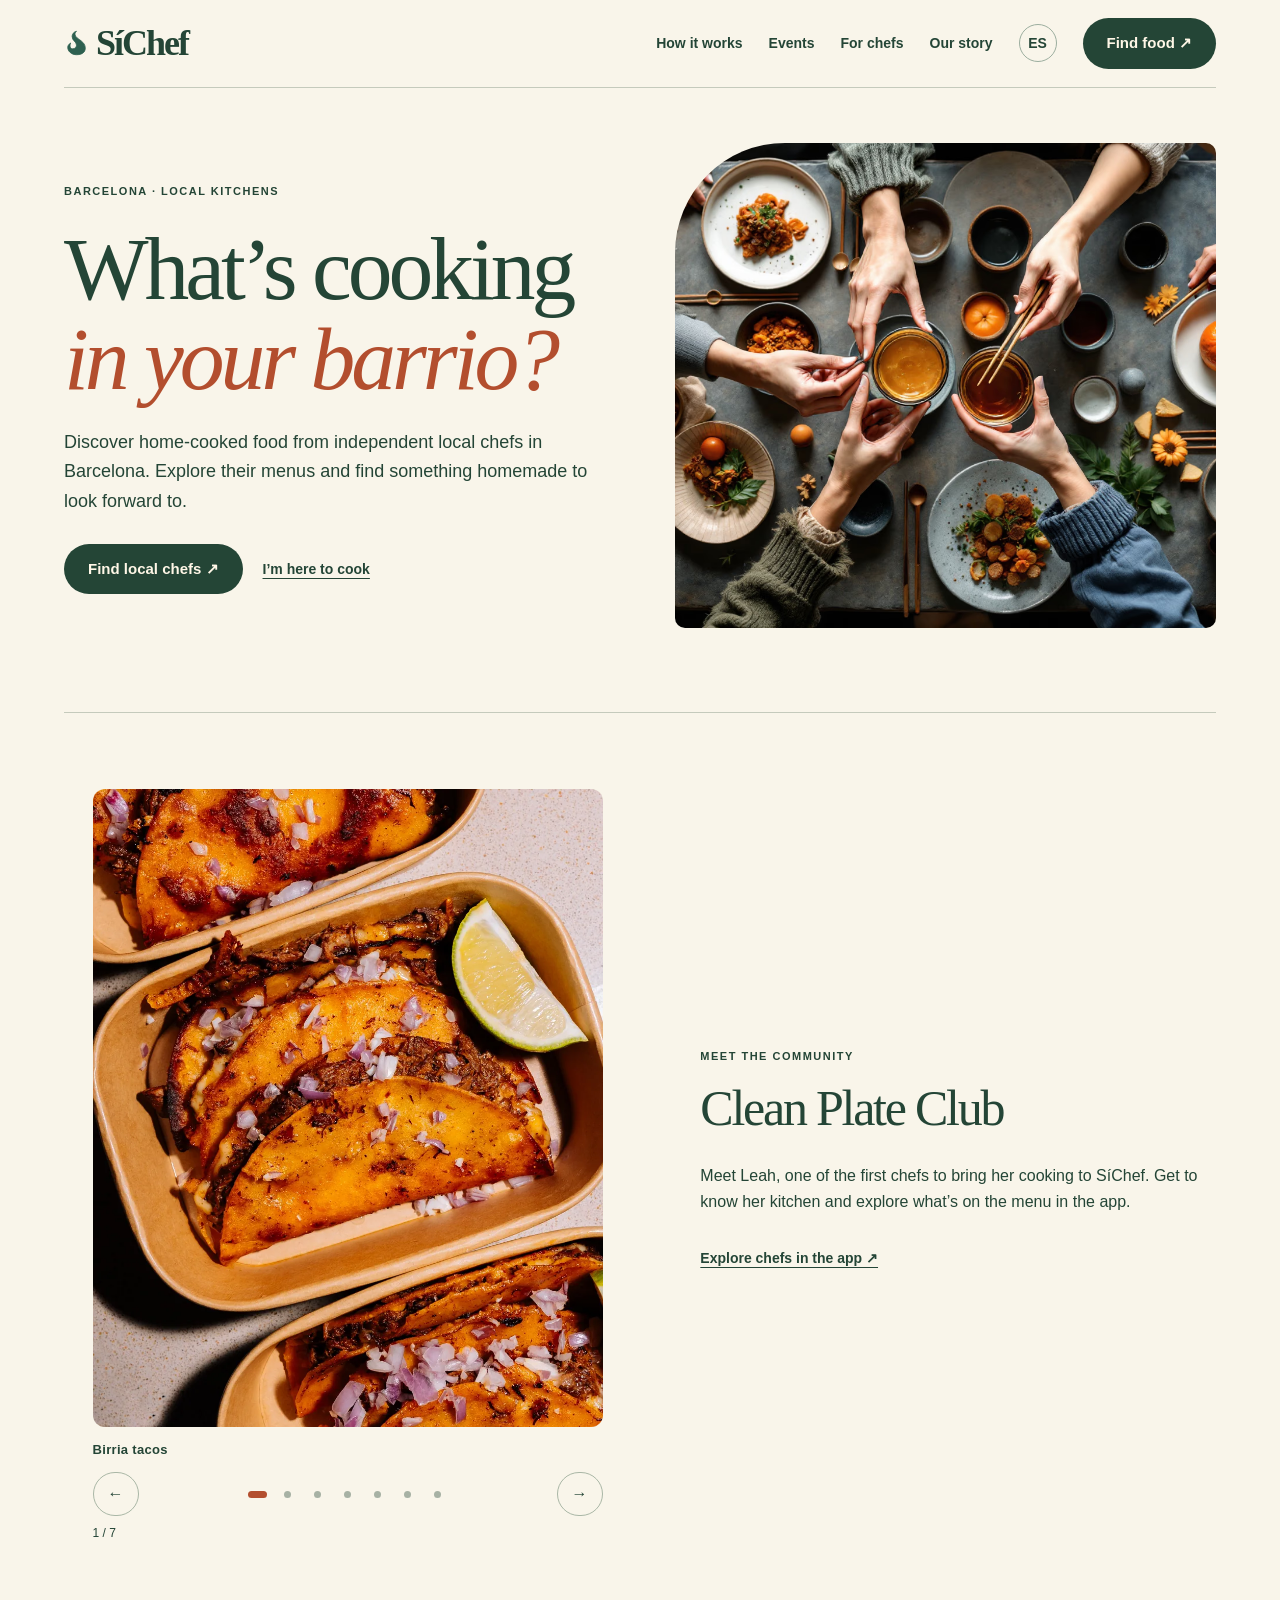
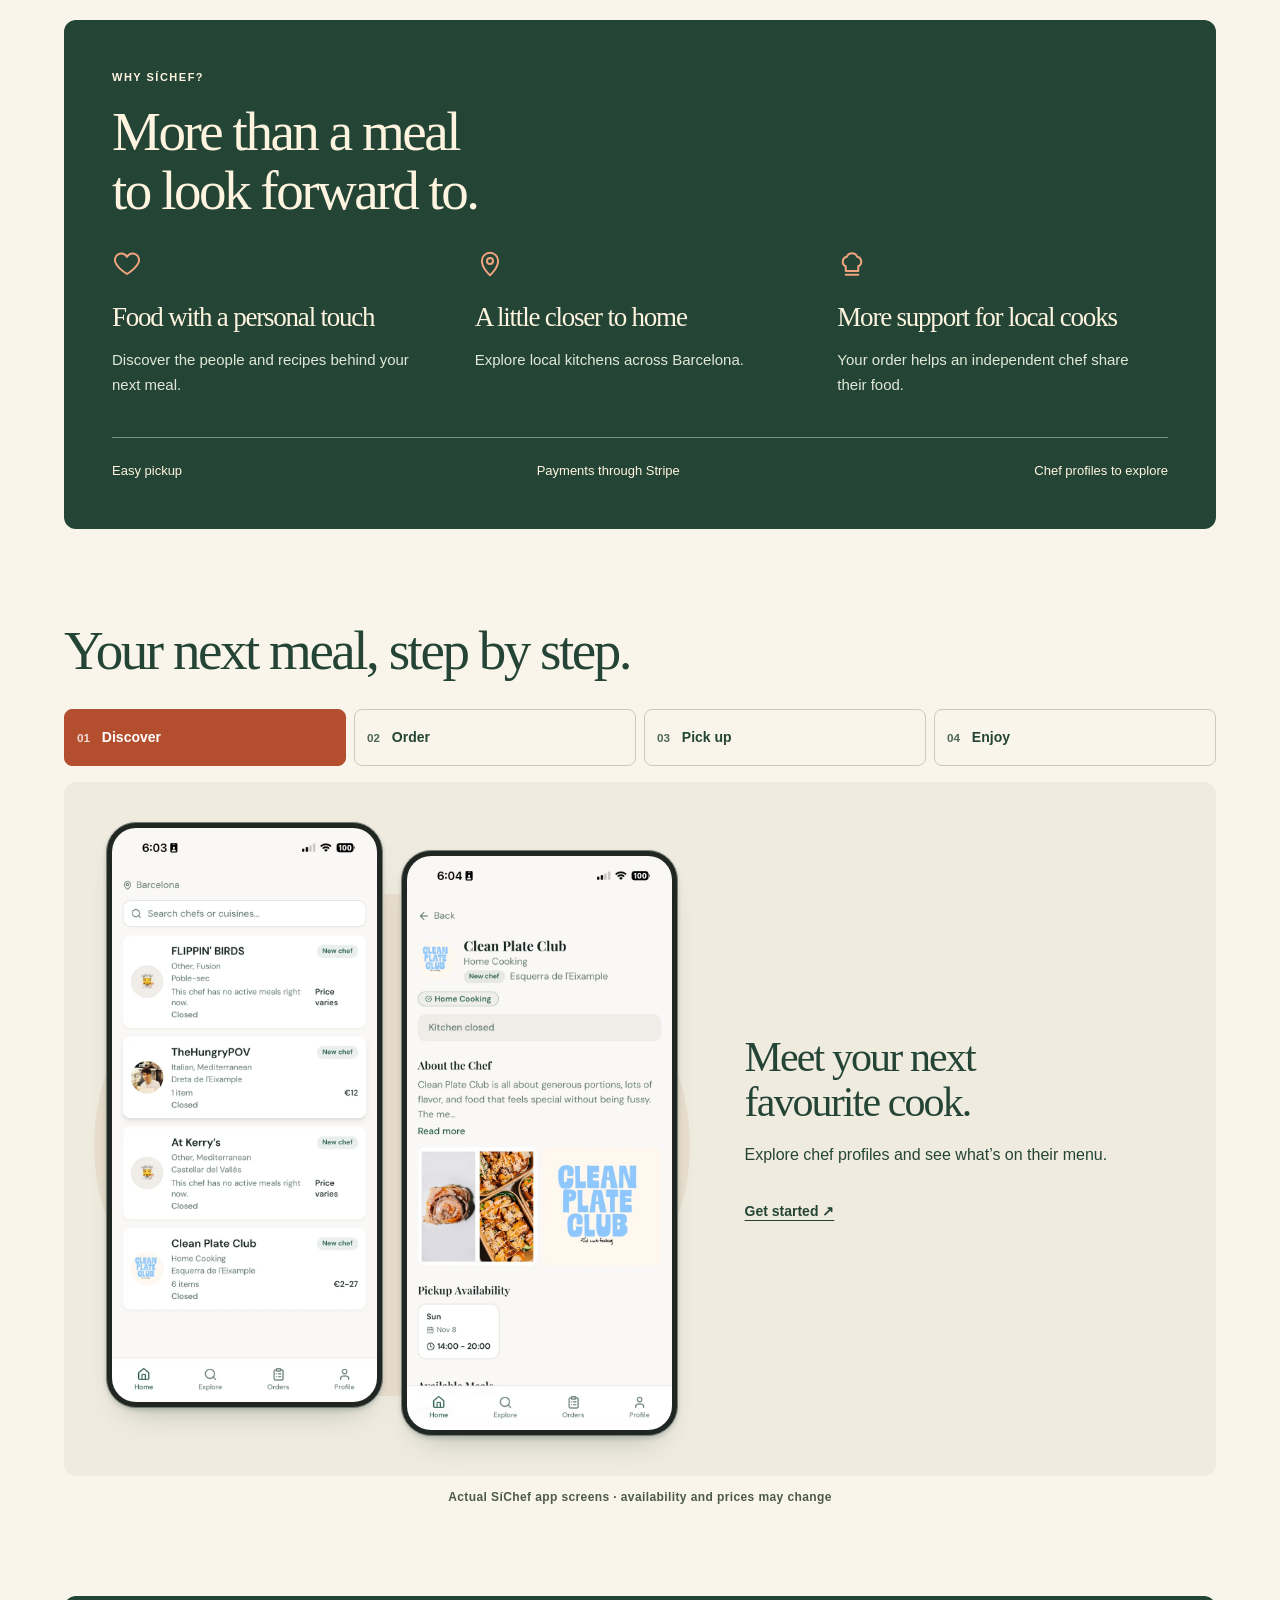
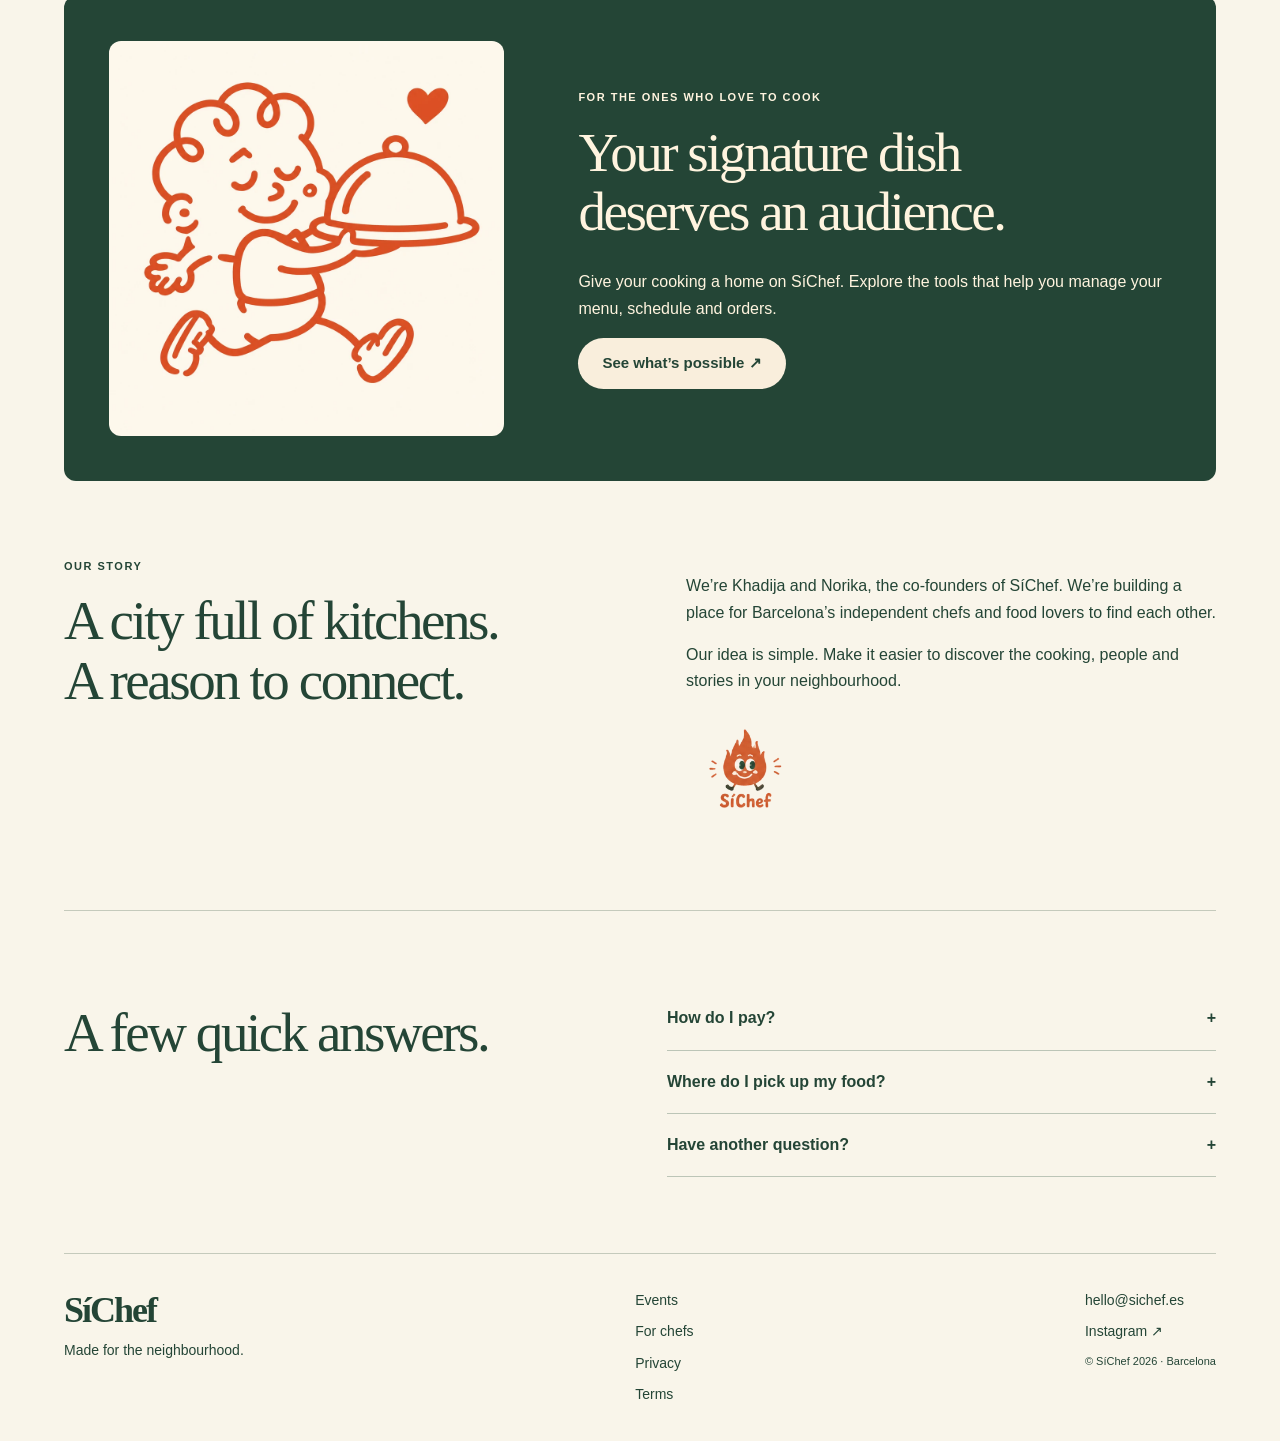
==== commit 1cd47c56: "Polish landing page layout and readability Enlarge app screenshots, improve mobile swipe layouts and" ====
--- a/index.html
+++ b/index.html
@@ -1 +1 @@
-<!doctype html><html lang="en"><head><meta charset="utf-8"><meta name="viewport" content="width=device-width,initial-scale=1"><meta name="theme-color" content="#f9f5ea"><title>Home-Cooked Food & Local Chefs in Barcelona | SíChef</title><meta name="description" content="Discover independent local chefs in Barcelona, explore homemade meals and arrange convenient pickup through SíChef."><meta name="robots" content="index,follow,max-image-preview:large"><link rel="canonical" href="https://sichef.es/"><meta property="og:type" content="website"><meta property="og:site_name" content="SíChef"><meta property="og:locale" content="en_GB"><meta property="og:title" content="Home-Cooked Food & Local Chefs in Barcelona | SíChef"><meta property="og:description" content="Discover independent local chefs in Barcelona, explore homemade meals and arrange convenient pickup through SíChef."><meta property="og:url" content="https://sichef.es/"><meta property="og:image" content="https://sichef.es/dining.avif"><meta property="og:image:alt" content="Shared homemade food at a table"><meta name="twitter:card" content="summary_large_image"><meta name="twitter:title" content="Home-Cooked Food & Local Chefs in Barcelona | SíChef"><meta name="twitter:description" content="Discover independent local chefs in Barcelona, explore homemade meals and arrange convenient pickup through SíChef."><meta name="twitter:image" content="https://sichef.es/dining.avif"><script type="application/ld+json">{"@context":"https://schema.org","@graph":[{"@type":"Organization","@id":"https://sichef.es/#organization","name":"SíChef","url":"https://sichef.es/","logo":"https://sichef.es/flame.svg","sameAs":["https://www.instagram.com/sichef.bcn/"],"areaServed":{"@type":"City","name":"Barcelona"}},{"@type":"WebSite","@id":"https://sichef.es/#website","name":"SíChef","url":"https://sichef.es/","publisher":{"@id":"https://sichef.es/#organization"},"inLanguage":"en"},{"@type":"WebPage","@id":"https://sichef.es/#webpage","url":"https://sichef.es/","name":"Home-Cooked Food & Local Chefs in Barcelona | SíChef","description":"Discover independent local chefs in Barcelona, explore homemade meals and arrange convenient pickup through SíChef.","isPartOf":{"@id":"https://sichef.es/#website"},"about":{"@id":"https://sichef.es/#organization"},"inLanguage":"en"}]}</script><link rel="icon" href="/flame.svg"><link rel="stylesheet" href="/style.css?v=20261104-underline-fix"><script src="/app.js" defer></script></head><body><a data-es="Ir al contenido" class="skip" href="#main">Skip to content</a><header><a class="brand" href="/"><img src="/flame.svg" alt="">SíChef</a><button class="menu-toggle" aria-expanded="false" aria-controls="nav">☰ <span data-es="Menú">Menu</span></button><nav id="nav"><a data-es="Cómo funciona" href="/#how" class="">How it works</a><a data-es="Eventos" href="/events/" class="">Events</a><a data-es="Para chefs" href="/for-chefs/" class="">For chefs</a><a data-es="Nuestra historia" href="/#about" class="">Our story</a><button id="lang" aria-label="Change language">ES</button><a data-es="Encontrar comida ↗" href="https://s-chef-customer-flow.vercel.app/" class="pill">Find food ↗</a></nav></header><main id="main"><section class="hero"><div><div data-es="BARCELONA · COCINA LOCAL" class="kicker">BARCELONA · LOCAL KITCHENS</div><h1><span data-es="¿Qué se cocina" >What’s cooking</span><em data-es="en tu barrio?" >in your barrio?</em></h1><p data-es="Conoce a los chefs de tu barrio, explora sus menús y descubre tu próxima comida casera." >Discover home-cooked food from independent local chefs in Barcelona. Explore their menus and find something homemade to look forward to.</p><a data-es="Descubrir chefs ↗" href="https://s-chef-customer-flow.vercel.app/" class="pill">Find local chefs ↗</a><a data-es="Quiero cocinar" href="/for-chefs/" class="text-link">I’m here to cook</a></div><figure><img src="/dining.avif" alt="Dishes shared around a table"><figcaption><span data-es="La buena comida nos une." >Good food brings us together.</span></figcaption></figure></section><section class="spotlight"><div class="cpc-carousel" role="region" aria-roledescription="carousel" aria-label="Clean Plate Club"><div class="cpc-slides"><figure class="cpc-slide" role="group" aria-roledescription="slide" aria-label="1 / 7" ><img src="/assets/clean-plate-club/birria-1.webp" loading="lazy" alt="Clean Plate Club — Birria tacos" width="1000" height="1250"><figcaption data-es="Tacos de birria">Birria tacos</figcaption></figure><figure class="cpc-slide" role="group" aria-roledescription="slide" aria-label="2 / 7" hidden><img src="/assets/clean-plate-club/noodles.webp" loading="lazy" alt="Clean Plate Club — Noodles" width="1000" height="1250"><figcaption data-es="Fideos">Noodles</figcaption></figure><figure class="cpc-slide" role="group" aria-roledescription="slide" aria-label="3 / 7" hidden><img src="/assets/clean-plate-club/ragu-1.webp" loading="lazy" alt="Clean Plate Club — Ragù pasta" width="1000" height="1250"><figcaption data-es="Pasta al ragú">Ragù pasta</figcaption></figure><figure class="cpc-slide" role="group" aria-roledescription="slide" aria-label="4 / 7" hidden><img src="/assets/clean-plate-club/brownie-1.webp" loading="lazy" alt="Clean Plate Club — Brownies" width="1000" height="1250"><figcaption data-es="Brownies">Brownies</figcaption></figure><figure class="cpc-slide" role="group" aria-roledescription="slide" aria-label="5 / 7" hidden><img src="/assets/clean-plate-club/cake.webp" loading="lazy" alt="Clean Plate Club — Berry cake" width="1000" height="1250"><figcaption data-es="Tarta de frutos rojos">Berry cake</figcaption></figure><figure class="cpc-slide" role="group" aria-roledescription="slide" aria-label="6 / 7" hidden><img src="/assets/clean-plate-club/cookie-1.webp" loading="lazy" alt="Clean Plate Club — Chocolate cookies" width="1000" height="1250"><figcaption data-es="Galletas de chocolate">Chocolate cookies</figcaption></figure><figure class="cpc-slide" role="group" aria-roledescription="slide" aria-label="7 / 7" hidden><img src="/assets/clean-plate-club/lemoncake.webp" loading="lazy" alt="Clean Plate Club — Lemon cake" width="1000" height="1250"><figcaption data-es="Bizcocho de limón">Lemon cake</figcaption></figure></div><div class="cpc-controls"><button type="button" class="cpc-prev" aria-label="Previous photo / Foto anterior">←</button><div class="cpc-dots"><button type="button" class="cpc-dot" data-slide="0" aria-label="Photo / Foto 1" aria-current="true"><span></span></button><button type="button" class="cpc-dot" data-slide="1" aria-label="Photo / Foto 2" aria-current="false"><span></span></button><button type="button" class="cpc-dot" data-slide="2" aria-label="Photo / Foto 3" aria-current="false"><span></span></button><button type="button" class="cpc-dot" data-slide="3" aria-label="Photo / Foto 4" aria-current="false"><span></span></button><button type="button" class="cpc-dot" data-slide="4" aria-label="Photo / Foto 5" aria-current="false"><span></span></button><button type="button" class="cpc-dot" data-slide="5" aria-label="Photo / Foto 6" aria-current="false"><span></span></button><button type="button" class="cpc-dot" data-slide="6" aria-label="Photo / Foto 7" aria-current="false"><span></span></button></div><button type="button" class="cpc-next" aria-label="Next photo / Foto siguiente">→</button></div><div class="cpc-bottom"><span class="cpc-counter" aria-live="off">1 / 7</span></div></div><div><div data-es="CONOCE LA COMUNIDAD" class="kicker">MEET THE COMMUNITY</div><h2>Clean Plate Club</h2><p data-es="Conoce a Leah, una de las primeras chefs en compartir su cocina en SíChef. Descubre su propuesta y consulta los menús en la app." >Meet Leah, one of the first chefs to bring her cooking to SíChef. Get to know her kitchen and explore what’s on the menu in the app.</p><a data-es="Explorar chefs en la app ↗" href="https://s-chef-customer-flow.vercel.app/" class="text-link">Explore chefs in the app ↗</a></div></section><section class="benefits"><div data-es="¿POR QUÉ SÍCHEF?" class="kicker">WHY SÍCHEF?</div><h2 data-es="Mucho que disfrutar en cada comida." >More than a meal to look forward to.</h2><div class="benefit-grid"><article><span class="icon" aria-hidden="true">♡</span><h3 data-es="Comida con un toque personal" >Food with a personal touch</h3><p data-es="Descubre las personas y las recetas detrás de tu próxima comida." >Discover the people and recipes behind your next meal.</p></article><article><span class="icon" aria-hidden="true">⌖</span><h3 data-es="Más cerca de casa" >A little closer to home</h3><p data-es="Explora las cocinas locales de Barcelona." >Explore local kitchens across Barcelona.</p></article><article><span class="icon" aria-hidden="true">↗</span><h3 data-es="Más apoyo a los chefs locales" >More support for local cooks</h3><p data-es="Tu pedido ayuda a un chef independiente a compartir su cocina." >Your order helps an independent chef share their food.</p></article></div><div class="benefit-strip"><span data-es="Recogida sencilla" >Easy pickup</span><span data-es="Pagos a través de Stripe" >Payments through Stripe</span><span data-es="Perfiles de chefs para explorar" >Chef profiles to explore</span></div></section><section id="how"><div data-es="DE LA APP A TU MESA" class="kicker">FROM THE APP TO YOUR TABLE</div><h2 data-es="Tu próxima comida, paso a paso." >Your next meal, step by step.</h2><div class="showcase"><div class="tabs" role="tablist" aria-label="Product walkthrough"><button data-es="01 Descubre" role="tab" id="tab-0" aria-selected="true" aria-controls="panel-0" tabindex="0"><small>01</small> Discover</button><button data-es="02 Pide" role="tab" id="tab-1" aria-selected="false" aria-controls="panel-1" tabindex="-1"><small>02</small> Order</button><button data-es="03 Recoge" role="tab" id="tab-2" aria-selected="false" aria-controls="panel-2" tabindex="-1"><small>03</small> Pick up</button><button data-es="04 Disfruta" role="tab" id="tab-3" aria-selected="false" aria-controls="panel-3" tabindex="-1"><small>04</small> Enjoy</button></div><div class="demo-panel" role="tabpanel" id="panel-0" aria-labelledby="tab-0" ><div class="screen app-mockup phone-pair"><div class="phone-frame"><img loading="lazy" src="/assets/app/discovery.webp" alt="SíChef app showing local chefs in Barcelona"></div><div class="phone-frame"><img loading="lazy" src="/assets/app/chef-profile.webp" alt="Clean Plate Club profile and pickup availability"></div></div><div><div data-es="01 / CÓMO FUNCIONA" class="kicker">01 / HOW IT WORKS</div><h3 data-es="Conoce a tu próximo chef favorito." >Meet your next favourite cook.</h3><p data-es="Explora los perfiles de los chefs y descubre sus menús." >Explore chef profiles and see what’s on their menu.</p><a data-es="Empezar ↗" href="https://s-chef-customer-flow.vercel.app/" class="text-link">Get started ↗</a></div></div><div class="demo-panel" role="tabpanel" id="panel-1" aria-labelledby="tab-1" hidden><div class="screen app-mockup phone-pair"><div class="phone-frame"><img loading="lazy" src="/assets/app/customer-meal.webp" alt="Customer viewing a meal before adding it to the cart"></div><div class="phone-frame"><img loading="lazy" src="/assets/app/customer-pickup.webp" alt="Customer choosing a pickup date and time while ordering"></div></div><div><div data-es="02 / CÓMO FUNCIONA" class="kicker">02 / HOW IT WORKS</div><h3 data-es="Algo rico te espera." >Something good is on the menu.</h3><p data-es="Elige un plato, selecciona un horario disponible y paga en la app." >Choose a dish, select an available pickup time and pay in the app.</p><a data-es="Empezar ↗" href="https://s-chef-customer-flow.vercel.app/" class="text-link">Get started ↗</a></div></div><div class="demo-panel" role="tabpanel" id="panel-2" aria-labelledby="tab-2" hidden><div class="screen app-mockup phone-pair"><div class="phone-frame"><img loading="lazy" src="/assets/app/active-orders.webp" alt="Customer active orders with pickup details and order status"></div><div class="phone-frame"><img loading="lazy" src="/assets/app/order-flow.webp" alt="Customer order status timeline and pickup progress"></div></div><div><div data-es="03 / CÓMO FUNCIONA" class="kicker">03 / HOW IT WORKS</div><h3 data-es="Tu barrio, tu punto de recogida." >Your neighbourhood, your pickup.</h3><p data-es="Consulta los detalles del pedido y recoge la comida directamente del chef." >Follow the details in your order and collect directly from your chef.</p><a data-es="Empezar ↗" href="https://s-chef-customer-flow.vercel.app/" class="text-link">Get started ↗</a></div></div><div class="demo-panel" role="tabpanel" id="panel-3" aria-labelledby="tab-3" hidden><div class="screen"><img loading="lazy" src="/assets/clean-plate-club/birria-1.webp" alt="Freshly prepared birria tacos from Clean Plate Club"></div><div><div data-es="04 / CÓMO FUNCIONA" class="kicker">04 / HOW IT WORKS</div><h3 data-es="Haz sitio en la mesa." >Make room at the table.</h3><p data-es="Lleva tu comida a casa y disfruta de platos preparados con cariño." >Bring your meal home, settle in and enjoy food made with care.</p><a data-es="Empezar ↗" href="https://s-chef-customer-flow.vercel.app/" class="text-link">Get started ↗</a></div></div><p data-es="Capturas reales de la app SíChef · disponibilidad y precios sujetos a cambios" class="caption">Actual SíChef app screens · availability and prices may change</p></div></section><section class="chef-invite"><img loading="lazy" src="/assets/chef-art.webp" alt="SíChef illustrated chef carrying a dish"><div><div data-es="PARA QUIENES AMAN COCINAR" class="kicker">FOR THE ONES WHO LOVE TO COOK</div><h2 data-es="Tu plato estrella merece su público." >Your signature dish deserves an audience.</h2><p data-es="Dale un lugar a tu cocina en SíChef. Descubre las herramientas para gestionar tu menú, tus horarios y tus pedidos." >Give your cooking a home on SíChef. Explore the tools that help you manage your menu, schedule and orders.</p><a data-es="Descubrir las herramientas ↗" href="/for-chefs/" class="pill light">See what’s possible ↗</a></div></section><section id="about" class="about"><div><div data-es="NUESTRA HISTORIA" class="kicker">OUR STORY</div><h2 data-es="Una ciudad llena de cocinas. Un motivo para conectar." >A city full of kitchens. A reason to connect.</h2></div><div><p data-es="Somos Khadija y Norika, cofundadoras de SíChef. Estamos creando un espacio para conectar a los chefs independientes de Barcelona con quienes disfrutan de la buena comida." >We’re Khadija and Norika, the co-founders of SíChef. We’re building a place for Barcelona’s independent chefs and food lovers to find each other.</p><p data-es="Nuestra idea es sencilla. Facilitar el descubrimiento de las cocinas, las personas y las historias de tu barrio." >Our idea is simple. Make it easier to discover the cooking, people and stories in your neighbourhood.</p><img class="mascot" loading="lazy" src="/assets/mascot.webp" alt="SíChef smiling flame mascot"></div></section><section class="faq"><div><div data-es="PARA SABER MÁS" class="kicker">GOOD TO KNOW</div><h2 data-es="Algunas respuestas rápidas." >A few quick answers.</h2></div><div><details><summary data-es="¿Cómo pago?" >How do I pay?</summary><p data-es="Los pagos se procesan a través de Stripe en la app de pedidos." >Payments are handled through Stripe in the ordering app.</p></details><details><summary data-es="¿Dónde recojo mi comida?" >Where do I pick up my food?</summary><p data-es="Consulta el lugar y los horarios de recogida en la app antes de hacer tu pedido." >Check the pickup location and available times in the ordering app before placing your order.</p></details><details><summary data-es="¿Tienes otra pregunta?" >Have another question?</summary><p data-es="Escríbenos a hello@sichef.es. Estaremos encantadas de ayudarte." >Say hello at hello@sichef.es. We’re happy to help.</p></details></div></section></main><footer><div><a class="brand" href="/">SíChef</a><p data-es="Hecho para el barrio." >Made for the neighbourhood.</p></div><div><a data-es="Eventos" href="/events/">Events</a><a data-es="Para chefs" href="/for-chefs/" class="">For chefs</a><a data-es="Privacidad" href="/privacy/" class="">Privacy</a><a data-es="Condiciones" href="/terms/" class="">Terms</a></div><div><a href="mailto:hello@sichef.es">hello@sichef.es</a><a href="https://www.instagram.com/sichef.bcn/">Instagram ↗</a><small>© SíChef 2026 · Barcelona</small></div></footer></body></html>+<!doctype html><html lang="en"><head><meta charset="utf-8"><meta name="viewport" content="width=device-width,initial-scale=1"><meta name="theme-color" content="#f9f5ea"><title>Home-Cooked Food & Local Chefs in Barcelona | SíChef</title><meta name="description" content="Discover independent local chefs in Barcelona, explore homemade meals and arrange convenient pickup through SíChef."><meta name="robots" content="index,follow,max-image-preview:large"><link rel="canonical" href="https://sichef.es/"><meta property="og:type" content="website"><meta property="og:site_name" content="SíChef"><meta property="og:locale" content="en_GB"><meta property="og:title" content="Home-Cooked Food & Local Chefs in Barcelona | SíChef"><meta property="og:description" content="Discover independent local chefs in Barcelona, explore homemade meals and arrange convenient pickup through SíChef."><meta property="og:url" content="https://sichef.es/"><meta property="og:image" content="https://sichef.es/dining.avif"><meta property="og:image:alt" content="Shared homemade food at a table"><meta name="twitter:card" content="summary_large_image"><meta name="twitter:title" content="Home-Cooked Food & Local Chefs in Barcelona | SíChef"><meta name="twitter:description" content="Discover independent local chefs in Barcelona, explore homemade meals and arrange convenient pickup through SíChef."><meta name="twitter:image" content="https://sichef.es/dining.avif"><script type="application/ld+json">{"@context":"https://schema.org","@graph":[{"@type":"Organization","@id":"https://sichef.es/#organization","name":"SíChef","url":"https://sichef.es/","logo":"https://sichef.es/flame.svg","sameAs":["https://www.instagram.com/sichef.bcn/"],"areaServed":{"@type":"City","name":"Barcelona"}},{"@type":"WebSite","@id":"https://sichef.es/#website","name":"SíChef","url":"https://sichef.es/","publisher":{"@id":"https://sichef.es/#organization"},"inLanguage":"en"},{"@type":"WebPage","@id":"https://sichef.es/#webpage","url":"https://sichef.es/","name":"Home-Cooked Food & Local Chefs in Barcelona | SíChef","description":"Discover independent local chefs in Barcelona, explore homemade meals and arrange convenient pickup through SíChef.","isPartOf":{"@id":"https://sichef.es/#website"},"about":{"@id":"https://sichef.es/#organization"},"inLanguage":"en"}]}</script><link rel="icon" href="/flame.svg"><link rel="stylesheet" href="/style.css?v=20261104-underline-fix"><script src="/app.js" defer></script></head><body><a data-es="Ir al contenido" class="skip" href="#main">Skip to content</a><header><a class="brand" href="/"><img src="/flame.svg" alt="">SíChef</a><button class="menu-toggle" aria-expanded="false" aria-controls="nav">☰ <span data-es="Menú">Menu</span></button><nav id="nav"><a data-es="Cómo funciona" href="/#how" class="">How it works</a><a data-es="Eventos" href="/events/" class="">Events</a><a data-es="Para chefs" href="/for-chefs/" class="">For chefs</a><a data-es="Nuestra historia" href="/#about" class="">Our story</a><button id="lang" aria-label="Change language">ES</button><a data-es="Encontrar comida ↗" href="https://s-chef-customer-flow.vercel.app/" class="pill">Find food ↗</a></nav></header><main id="main"><section class="hero"><div><div data-es="BARCELONA · COCINA LOCAL" class="kicker">BARCELONA · LOCAL KITCHENS</div><h1><span data-es="¿Qué se cocina" >What’s cooking</span><em data-es="en tu barrio?" >in your barrio?</em></h1><p data-es="Conoce a los chefs de tu barrio, explora sus menús y descubre tu próxima comida casera." >Discover home-cooked food from independent local chefs in Barcelona. Explore their menus and find something homemade to look forward to.</p><a data-es="Descubrir chefs ↗" href="https://s-chef-customer-flow.vercel.app/" class="pill">Find local chefs ↗</a><a data-es="Quiero cocinar" href="/for-chefs/" class="text-link">I’m here to cook</a></div><figure><img src="/dining.avif" alt="Dishes shared around a table"></figure></section><section class="spotlight"><div class="cpc-carousel" role="region" aria-roledescription="carousel" aria-label="Clean Plate Club"><div class="cpc-slides"><figure class="cpc-slide" role="group" aria-roledescription="slide" aria-label="1 / 7" ><img src="/assets/clean-plate-club/birria-1.webp" loading="lazy" alt="Clean Plate Club — Birria tacos" width="1000" height="1250"><figcaption data-es="Tacos de birria">Birria tacos</figcaption></figure><figure class="cpc-slide" role="group" aria-roledescription="slide" aria-label="2 / 7" hidden><img src="/assets/clean-plate-club/noodles.webp" loading="lazy" alt="Clean Plate Club — Noodles" width="1000" height="1250"><figcaption data-es="Fideos">Noodles</figcaption></figure><figure class="cpc-slide" role="group" aria-roledescription="slide" aria-label="3 / 7" hidden><img src="/assets/clean-plate-club/ragu-1.webp" loading="lazy" alt="Clean Plate Club — Ragù pasta" width="1000" height="1250"><figcaption data-es="Pasta al ragú">Ragù pasta</figcaption></figure><figure class="cpc-slide" role="group" aria-roledescription="slide" aria-label="4 / 7" hidden><img src="/assets/clean-plate-club/brownie-1.webp" loading="lazy" alt="Clean Plate Club — Brownies" width="1000" height="1250"><figcaption data-es="Brownies">Brownies</figcaption></figure><figure class="cpc-slide" role="group" aria-roledescription="slide" aria-label="5 / 7" hidden><img src="/assets/clean-plate-club/cake.webp" loading="lazy" alt="Clean Plate Club — Berry cake" width="1000" height="1250"><figcaption data-es="Tarta de frutos rojos">Berry cake</figcaption></figure><figure class="cpc-slide" role="group" aria-roledescription="slide" aria-label="6 / 7" hidden><img src="/assets/clean-plate-club/cookie-1.webp" loading="lazy" alt="Clean Plate Club — Chocolate cookies" width="1000" height="1250"><figcaption data-es="Galletas de chocolate">Chocolate cookies</figcaption></figure><figure class="cpc-slide" role="group" aria-roledescription="slide" aria-label="7 / 7" hidden><img src="/assets/clean-plate-club/lemoncake.webp" loading="lazy" alt="Clean Plate Club — Lemon cake" width="1000" height="1250"><figcaption data-es="Bizcocho de limón">Lemon cake</figcaption></figure></div><div class="cpc-controls"><button type="button" class="cpc-prev" aria-label="Previous photo / Foto anterior">←</button><div class="cpc-dots"><button type="button" class="cpc-dot" data-slide="0" aria-label="Photo / Foto 1" aria-current="true"><span></span></button><button type="button" class="cpc-dot" data-slide="1" aria-label="Photo / Foto 2" aria-current="false"><span></span></button><button type="button" class="cpc-dot" data-slide="2" aria-label="Photo / Foto 3" aria-current="false"><span></span></button><button type="button" class="cpc-dot" data-slide="3" aria-label="Photo / Foto 4" aria-current="false"><span></span></button><button type="button" class="cpc-dot" data-slide="4" aria-label="Photo / Foto 5" aria-current="false"><span></span></button><button type="button" class="cpc-dot" data-slide="5" aria-label="Photo / Foto 6" aria-current="false"><span></span></button><button type="button" class="cpc-dot" data-slide="6" aria-label="Photo / Foto 7" aria-current="false"><span></span></button></div><button type="button" class="cpc-next" aria-label="Next photo / Foto siguiente">→</button></div><div class="cpc-bottom"><span class="cpc-counter" aria-live="off">1 / 7</span></div></div><div><div data-es="CONOCE LA COMUNIDAD" class="kicker">MEET THE COMMUNITY</div><h2>Clean Plate Club</h2><p data-es="Conoce a Leah, una de las primeras chefs en compartir su cocina en SíChef. Descubre su propuesta y consulta los menús en la app." >Meet Leah, one of the first chefs to bring her cooking to SíChef. Get to know her kitchen and explore what’s on the menu in the app.</p><a data-es="Explorar chefs en la app ↗" href="https://s-chef-customer-flow.vercel.app/" class="text-link">Explore chefs in the app ↗</a></div></section><section class="benefits"><div data-es="¿POR QUÉ SÍCHEF?" class="kicker">WHY SÍCHEF?</div><h2 data-es="Mucho que disfrutar en cada comida." >More than a meal to look forward to.</h2><div class="benefit-grid"><article><span class="icon" aria-hidden="true"><svg viewBox="0 0 24 24" fill="none" stroke="currentColor" stroke-width="1.6" stroke-linecap="round" stroke-linejoin="round"><path d="M12 20s-7-4.4-9-8.7A5 5 0 0 1 12 6.3a5 5 0 0 1 9 5c-2 4.3-9 8.7-9 8.7z"/></svg></span><h3 data-es="Comida con un toque personal" >Food with a personal touch</h3><p data-es="Descubre las personas y las recetas detrás de tu próxima comida." >Discover the people and recipes behind your next meal.</p></article><article><span class="icon" aria-hidden="true"><svg viewBox="0 0 24 24" fill="none" stroke="currentColor" stroke-width="1.6" stroke-linecap="round" stroke-linejoin="round"><path d="M12 21s6.5-5.8 6.5-11.5a6.5 6.5 0 0 0-13 0C5.5 15.2 12 21 12 21z"/><circle cx="12" cy="9.5" r="2.4"/></svg></span><h3 data-es="Más cerca de casa" >A little closer to home</h3><p data-es="Explora las cocinas locales de Barcelona." >Explore local kitchens across Barcelona.</p></article><article><span class="icon" aria-hidden="true"><svg viewBox="0 0 24 24" fill="none" stroke="currentColor" stroke-width="1.6" stroke-linecap="round" stroke-linejoin="round"><path d="M7 17.5v-3.7a4 4 0 0 1 .9-7.6 4.4 4.4 0 0 1 8.2 0 4 4 0 0 1 .9 7.6v3.7z"/><path d="M7 20.5h10"/></svg></span><h3 data-es="Más apoyo a los chefs locales" >More support for local cooks</h3><p data-es="Tu pedido ayuda a un chef independiente a compartir su cocina." >Your order helps an independent chef share their food.</p></article></div><div class="benefit-strip"><span data-es="Recogida sencilla" >Easy pickup</span><span data-es="Pagos a través de Stripe" >Payments through Stripe</span><span data-es="Perfiles de chefs para explorar" >Chef profiles to explore</span></div></section><section id="how"><h2 data-es="Tu próxima comida, paso a paso." >Your next meal, step by step.</h2><div class="showcase"><div class="tabs" role="tablist" aria-label="Product walkthrough"><button data-es="01 Descubre" role="tab" id="tab-0" aria-selected="true" aria-controls="panel-0" tabindex="0"><small>01</small> Discover</button><button data-es="02 Pide" role="tab" id="tab-1" aria-selected="false" aria-controls="panel-1" tabindex="-1"><small>02</small> Order</button><button data-es="03 Recoge" role="tab" id="tab-2" aria-selected="false" aria-controls="panel-2" tabindex="-1"><small>03</small> Pick up</button><button data-es="04 Disfruta" role="tab" id="tab-3" aria-selected="false" aria-controls="panel-3" tabindex="-1"><small>04</small> Enjoy</button></div><div class="demo-panel" role="tabpanel" id="panel-0" aria-labelledby="tab-0" ><div class="screen app-mockup phone-pair"><div class="phone-frame"><img loading="lazy" src="/assets/app/discovery.webp" alt="SíChef app showing local chefs in Barcelona"></div><div class="phone-frame"><img loading="lazy" src="/assets/app/chef-profile.webp" alt="Clean Plate Club profile and pickup availability"></div></div><div><h3 data-es="Conoce a tu próximo chef favorito." >Meet your next favourite cook.</h3><p data-es="Explora los perfiles de los chefs y descubre sus menús." >Explore chef profiles and see what’s on their menu.</p><a data-es="Empezar ↗" href="https://s-chef-customer-flow.vercel.app/" class="text-link">Get started ↗</a></div></div><div class="demo-panel" role="tabpanel" id="panel-1" aria-labelledby="tab-1" hidden><div class="screen app-mockup phone-pair"><div class="phone-frame"><img loading="lazy" src="/assets/app/customer-meal.webp" alt="Customer viewing a meal before adding it to the cart"></div><div class="phone-frame"><img loading="lazy" src="/assets/app/customer-pickup.webp" alt="Customer choosing a pickup date and time while ordering"></div></div><div><h3 data-es="Algo rico te espera." >Something good is on the menu.</h3><p data-es="Elige un plato, selecciona un horario disponible y paga en la app." >Choose a dish, select an available pickup time and pay in the app.</p><a data-es="Empezar ↗" href="https://s-chef-customer-flow.vercel.app/" class="text-link">Get started ↗</a></div></div><div class="demo-panel" role="tabpanel" id="panel-2" aria-labelledby="tab-2" hidden><div class="screen app-mockup phone-pair"><div class="phone-frame"><img loading="lazy" src="/assets/app/active-orders.webp" alt="Customer active orders with pickup details and order status"></div><div class="phone-frame"><img loading="lazy" src="/assets/app/order-flow.webp" alt="Customer order status timeline and pickup progress"></div></div><div><h3 data-es="Tu barrio, tu punto de recogida." >Your neighbourhood, your pickup.</h3><p data-es="Consulta los detalles del pedido y recoge la comida directamente del chef." >Follow the details in your order and collect directly from your chef.</p><a data-es="Empezar ↗" href="https://s-chef-customer-flow.vercel.app/" class="text-link">Get started ↗</a></div></div><div class="demo-panel" role="tabpanel" id="panel-3" aria-labelledby="tab-3" hidden><div class="screen"><img loading="lazy" src="/assets/clean-plate-club/birria-1.webp" alt="Freshly prepared birria tacos from Clean Plate Club"></div><div><h3 data-es="Haz sitio en la mesa." >Make room at the table.</h3><p data-es="Lleva tu comida a casa y disfruta de platos preparados con cariño." >Bring your meal home, settle in and enjoy food made with care.</p><a data-es="Empezar ↗" href="https://s-chef-customer-flow.vercel.app/" class="text-link">Get started ↗</a></div></div><p data-es="Capturas reales de la app SíChef · disponibilidad y precios sujetos a cambios" class="caption">Actual SíChef app screens · availability and prices may change</p></div></section><section class="chef-invite"><img loading="lazy" src="/assets/chef-art.webp" alt="SíChef illustrated chef carrying a dish"><div><div data-es="PARA QUIENES AMAN COCINAR" class="kicker">FOR THE ONES WHO LOVE TO COOK</div><h2 data-es="Tu plato estrella merece su público." >Your signature dish deserves an audience.</h2><p data-es="Dale un lugar a tu cocina en SíChef. Descubre las herramientas para gestionar tu menú, tus horarios y tus pedidos." >Give your cooking a home on SíChef. Explore the tools that help you manage your menu, schedule and orders.</p><a data-es="Descubrir las herramientas ↗" href="/for-chefs/" class="pill light">See what’s possible ↗</a></div></section><section id="about" class="about"><div><div data-es="NUESTRA HISTORIA" class="kicker">OUR STORY</div><h2 data-es="Una ciudad llena de cocinas. Un motivo para conectar." >A city full of kitchens. A reason to connect.</h2></div><div><p data-es="Somos Khadija y Norika, cofundadoras de SíChef. Estamos creando un espacio para conectar a los chefs independientes de Barcelona con quienes disfrutan de la buena comida." >We’re Khadija and Norika, the co-founders of SíChef. We’re building a place for Barcelona’s independent chefs and food lovers to find each other.</p><p data-es="Nuestra idea es sencilla. Facilitar el descubrimiento de las cocinas, las personas y las historias de tu barrio." >Our idea is simple. Make it easier to discover the cooking, people and stories in your neighbourhood.</p><img class="mascot" loading="lazy" src="/assets/mascot.webp" alt="SíChef smiling flame mascot"></div></section><section class="faq"><div><h2 data-es="Algunas respuestas rápidas." >A few quick answers.</h2></div><div><details><summary data-es="¿Cómo pago?" >How do I pay?</summary><p data-es="Los pagos se procesan a través de Stripe en la app de pedidos." >Payments are handled through Stripe in the ordering app.</p></details><details><summary data-es="¿Dónde recojo mi comida?" >Where do I pick up my food?</summary><p data-es="Consulta el lugar y los horarios de recogida en la app antes de hacer tu pedido." >Check the pickup location and available times in the ordering app before placing your order.</p></details><details><summary data-es="¿Tienes otra pregunta?" >Have another question?</summary><p data-es="Escríbenos a hello@sichef.es. Estaremos encantadas de ayudarte." >Say hello at hello@sichef.es. We’re happy to help.</p></details></div></section></main><footer><div><a class="brand" href="/">SíChef</a><p data-es="Hecho para el barrio." >Made for the neighbourhood.</p></div><div><a data-es="Eventos" href="/events/">Events</a><a data-es="Para chefs" href="/for-chefs/" class="">For chefs</a><a data-es="Privacidad" href="/privacy/" class="">Privacy</a><a data-es="Condiciones" href="/terms/" class="">Terms</a></div><div><a href="mailto:hello@sichef.es">hello@sichef.es</a><a href="https://www.instagram.com/sichef.bcn/">Instagram ↗</a><small>© SíChef 2026 · Barcelona</small></div></footer></body></html>
--- a/style.css
+++ b/style.css
@@ -92,3 +92,26 @@
  .events-page .events-phones.duo .event-phone{width:calc(50% - 7px);border-radius:24px;padding:4px}
  .events-page .events-phones.duo .event-phone img{border-radius:19px}
 }
+
+/* Headlines: balance line lengths so no word is left alone on the last line */
+h1,h2,h3{text-wrap:balance}p{text-wrap:pretty}
+
+/* App screenshots: give the phones more room so the real product is readable */
+.demo-panel{grid-template-columns:1.35fr 1fr;gap:5%}
+.phone-pair .phone-frame{width:48%;max-width:280px;flex:0 1 280px}
+.screen.app-mockup>.phone-frame:only-child{width:280px;flex-basis:280px}
+@media(max-width:800px){.demo-panel{grid-template-columns:1fr}.phone-pair .phone-frame{max-width:250px}}
+/* Phones: one large screenshot at a time, swipe sideways for the next */
+@media(max-width:600px){
+ .screen.app-mockup.phone-pair{justify-content:flex-start;overflow-x:auto;scroll-snap-type:x mandatory;gap:10px;padding:20px 12%;min-height:0;scrollbar-width:none;-webkit-overflow-scrolling:touch}
+ .screen.app-mockup.phone-pair::-webkit-scrollbar{display:none}
+ .phone-pair .phone-frame{flex:0 0 100%;width:100%;max-width:none;scroll-snap-align:center;transform:none!important;border-radius:30px;padding:5px}
+ .phone-pair .phone-frame img{border-radius:25px}
+ .screen.app-mockup>.phone-frame:only-child{width:76%;flex-basis:76%;max-width:none}
+}
+
+/* Small captions: darker and slightly larger so they stay readable (6.7:1 contrast) */
+.caption,.events-image-caption,.events-page .events-image-caption{color:#4d5a4b;font-size:12px}
+/* Benefit icons: one matching line-icon set instead of mixed text symbols */
+.icon{display:inline-block;line-height:0}.icon svg{width:30px;height:30px;display:block}
+@media(max-width:800px){.benefit-grid article{display:grid;grid-template-columns:30px 1fr;column-gap:14px;align-items:start}.benefit-grid .icon{float:none;margin:16px 0 0;grid-row:span 2}.benefit-grid article>*:not(.icon){grid-column:2}}
